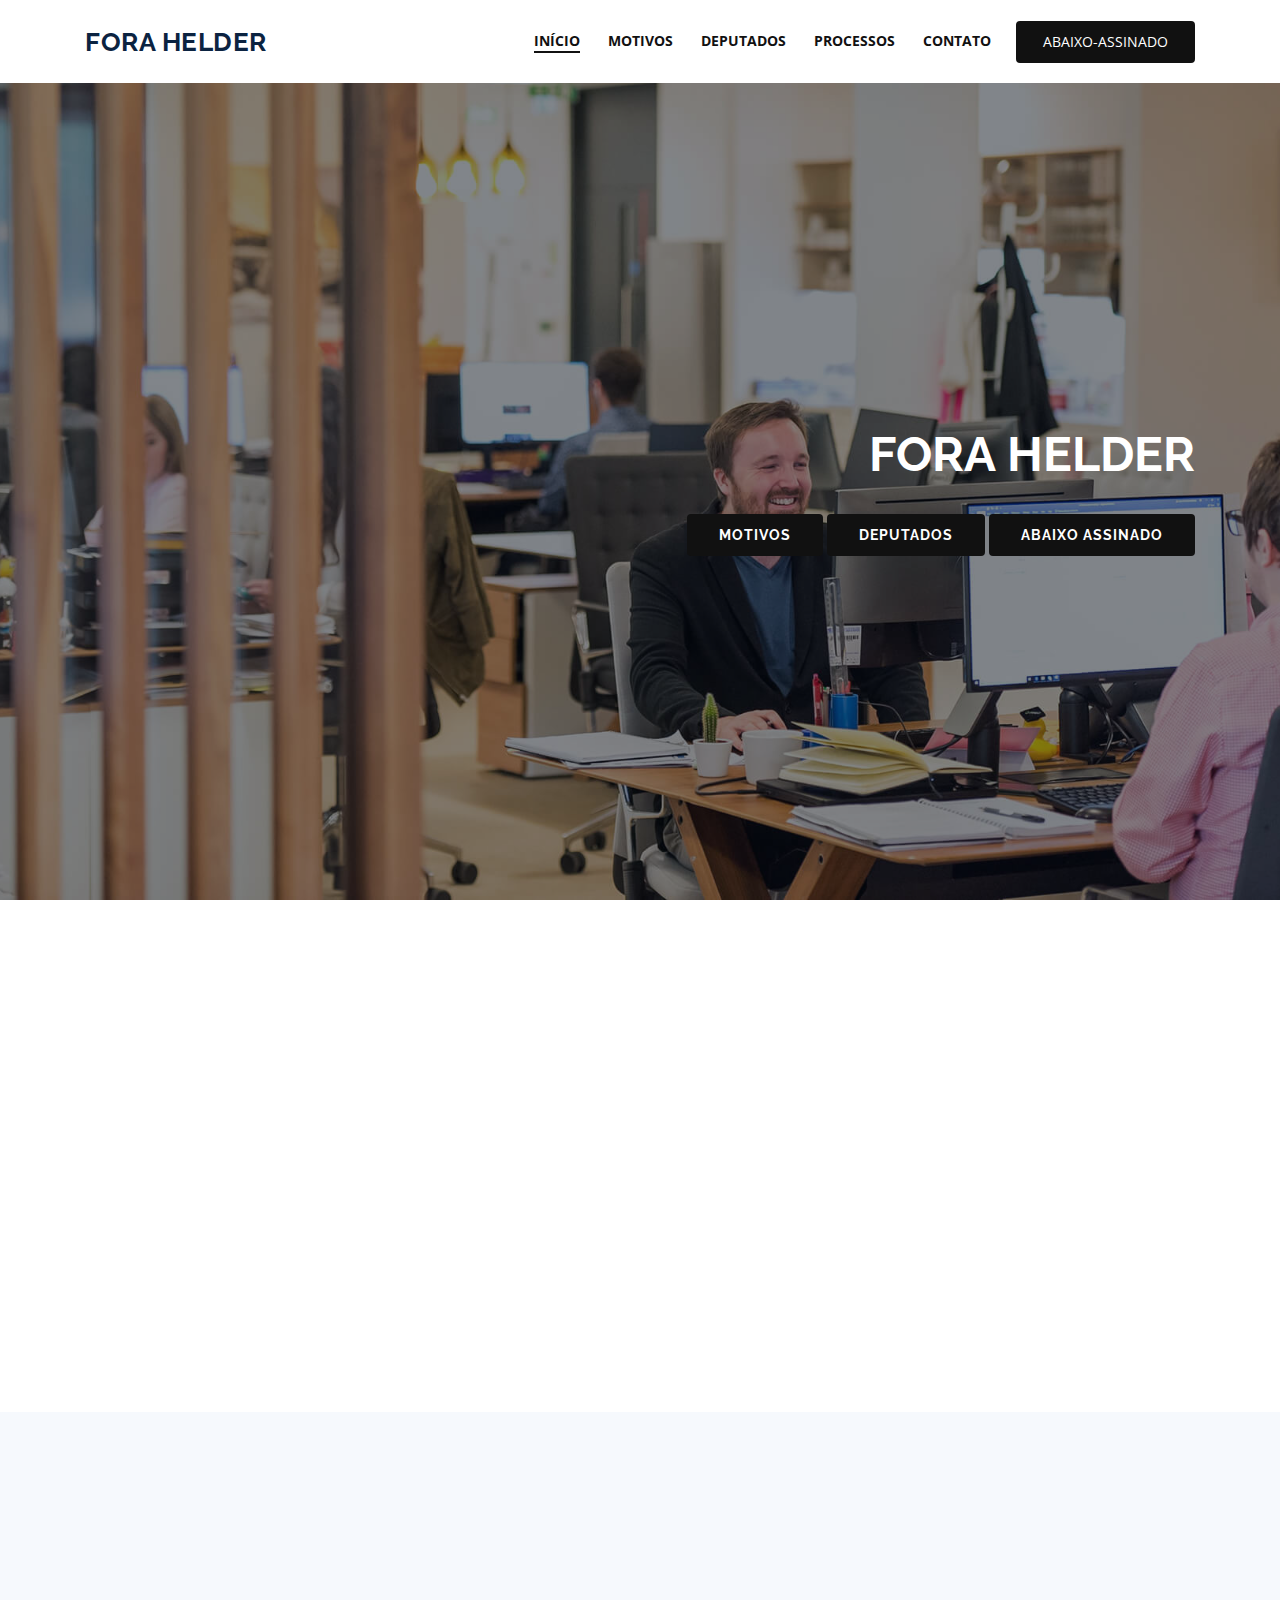
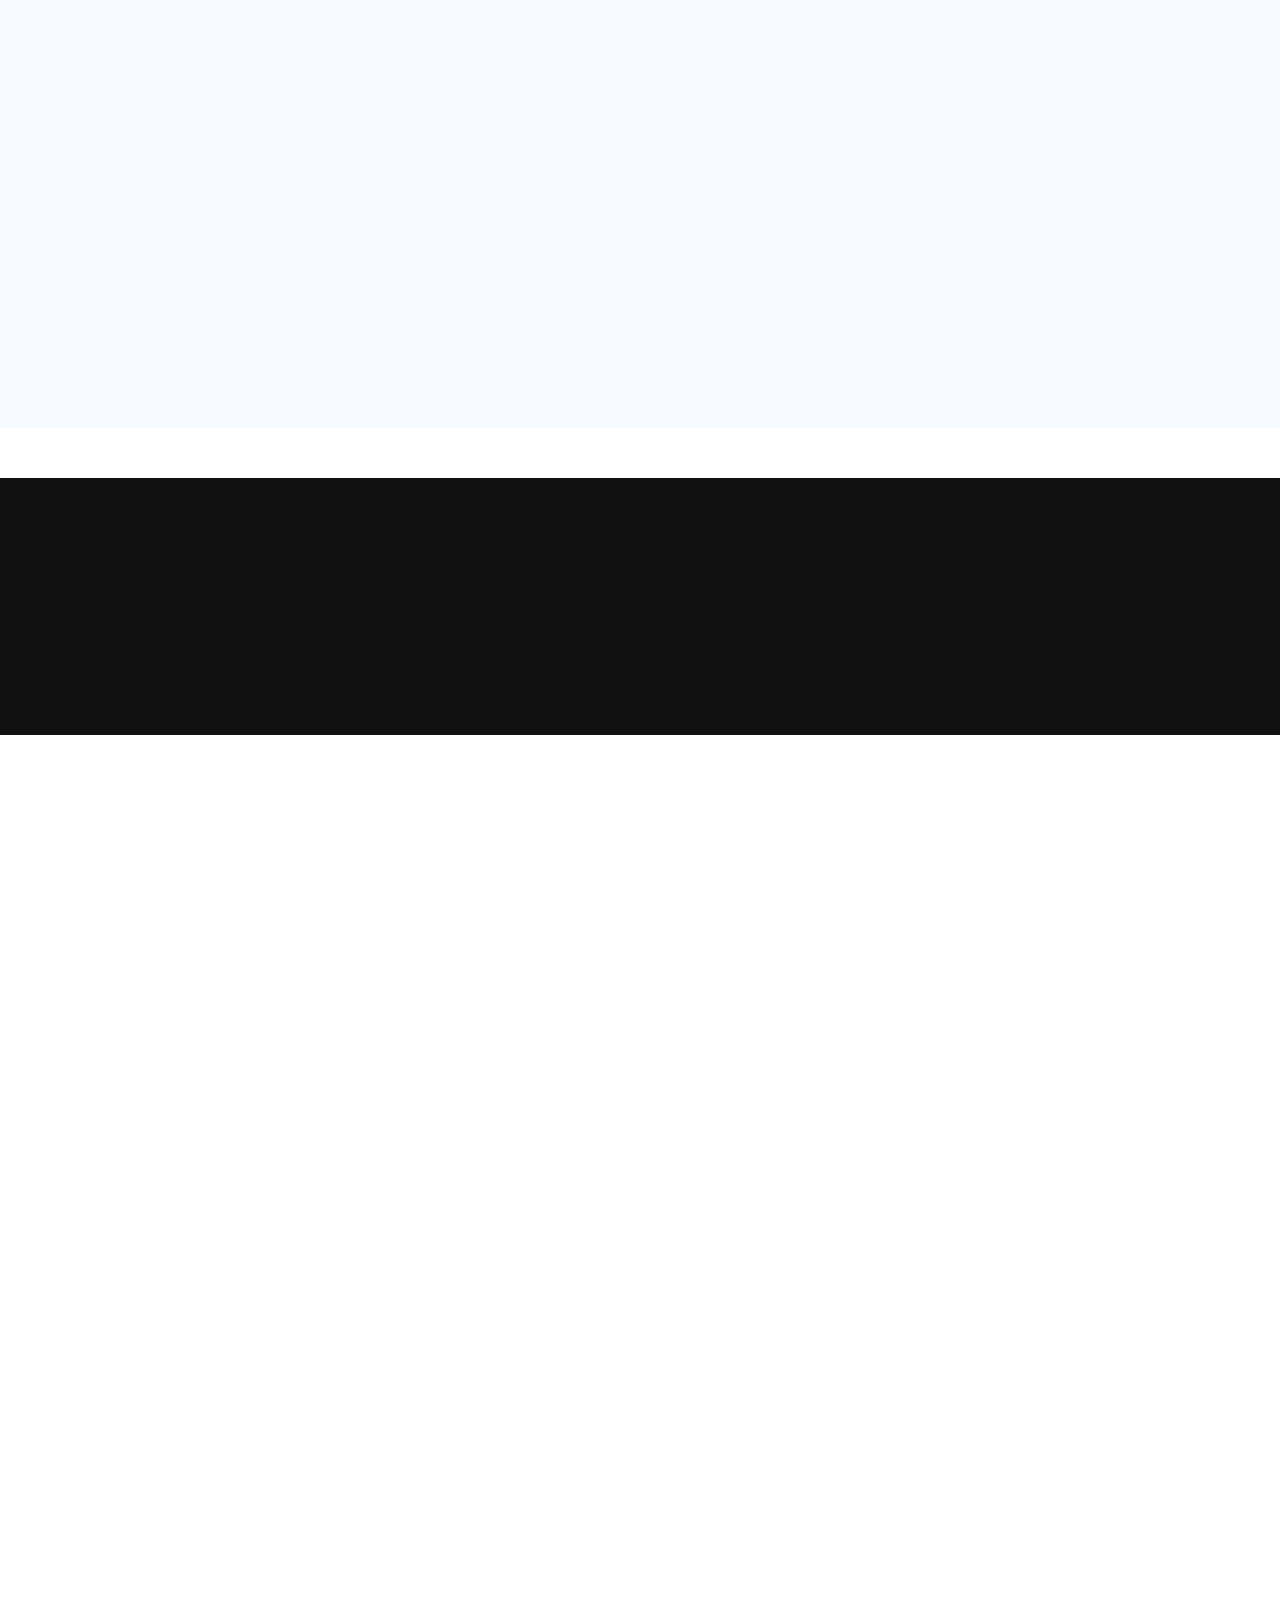
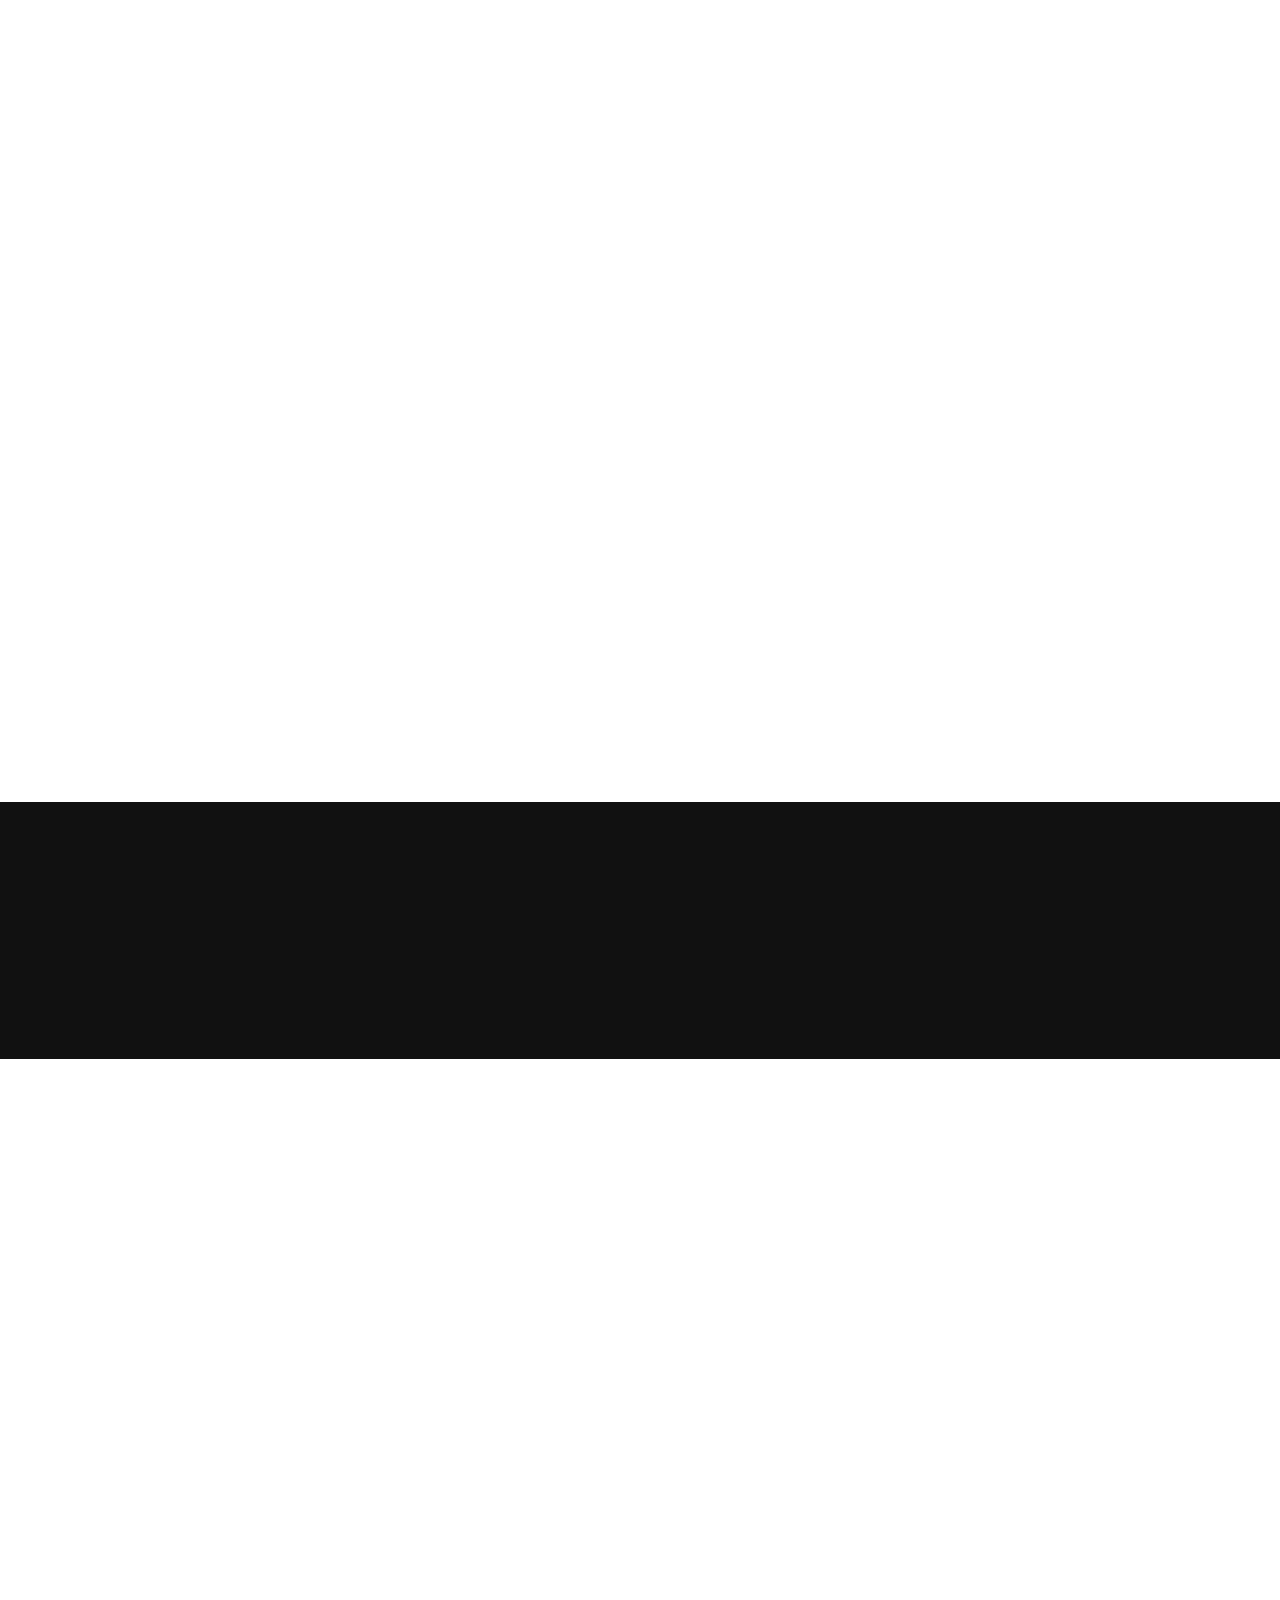
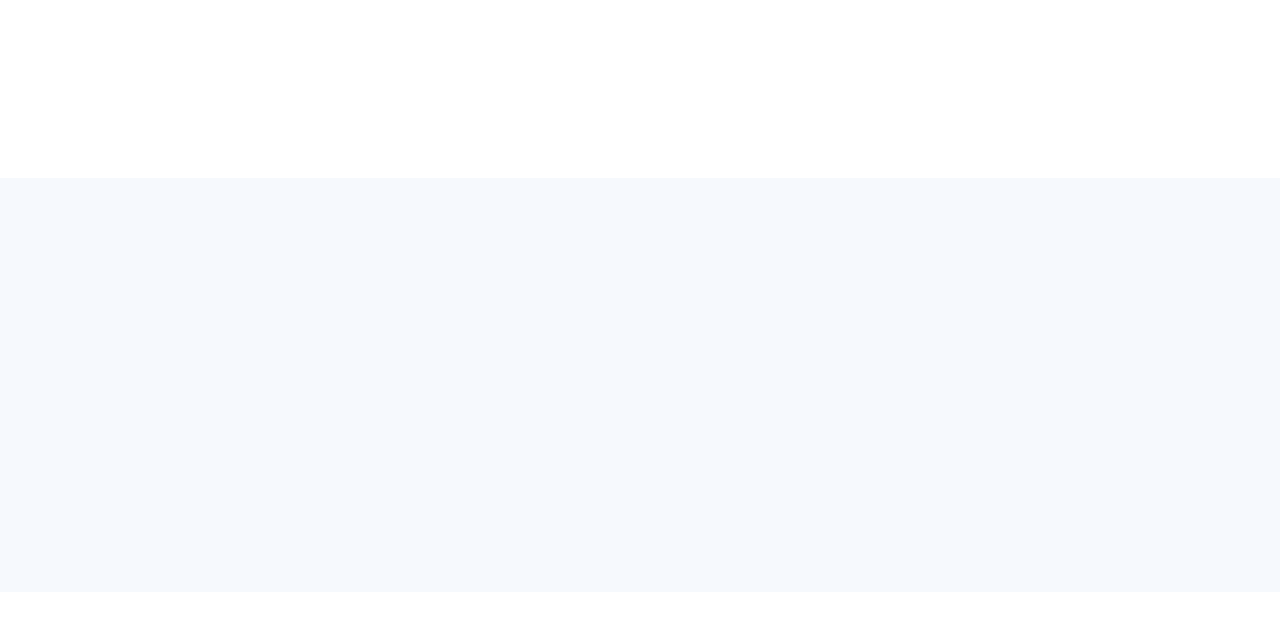
==== index.html @ c8b9fef2 "layout modelo" ====
<!DOCTYPE html>
<html lang="pt-br">
  <head>
    <meta charset="utf-8" />
    <meta content="width=device-width, initial-scale=1.0" name="viewport" />

    <title>FORA HELDER</title>
    <meta content="FORA HELDER" name="description" />
    <meta content="#forahelder, Helder Barbalho, Respiradores, Família Barbalho" name="keywords" />

    <!-- Favicons -->
    <link href="assets/img/favicon.png" rel="icon" />
    <link href="assets/img/apple-touch-icon.png" rel="apple-touch-icon" />

    <!-- Google Fonts -->
    <link
      href="https://fonts.googleapis.com/css?family=Open+Sans:300,300i,400,400i,600,600i,700,700i|Raleway:300,300i,400,400i,500,500i,600,600i,700,700i|Poppins:300,300i,400,400i,500,500i,600,600i,700,700i"
      rel="stylesheet"
    />

    <!-- Vendor CSS Files -->
    <link
      href="assets/vendor/bootstrap/css/bootstrap.min.css"
      rel="stylesheet"
    />
    <link href="assets/vendor/icofont/icofont.min.css" rel="stylesheet" />
    <link href="assets/vendor/boxicons/css/boxicons.min.css" rel="stylesheet" />
    <link href="assets/vendor/animate.css/animate.min.css" rel="stylesheet" />
    <link href="assets/vendor/remixicon/remixicon.css" rel="stylesheet" />
    <link href="assets/vendor/venobox/venobox.css" rel="stylesheet" />
    <link
      href="assets/vendor/owl.carousel/assets/owl.carousel.min.css"
      rel="stylesheet"
    />
    <link href="assets/vendor/aos/aos.css" rel="stylesheet" />

    <!-- Template Main CSS File -->
    <link href="assets/css/style.css" rel="stylesheet" />
  </head>

  <body>
    <!-- ======= Header ======= -->
    <header id="header" class="fixed-top">
      <div class="container d-flex align-items-center">
        <h1 class="logo mr-auto">
          <a href="index.html">FORA HELDER</a>
        </h1>
        <!-- Uncomment below if you prefer to use an image logo -->
        <!-- <a href="index.html" class="logo mr-auto"><img src="assets/img/logo.png" alt="" class="img-fluid"></a>-->

        <nav class="nav-menu d-none d-lg-block">
          <ul>
            <li class="active"><a href="index.html">INÍCIO</a></li>
            <li><a href="#about">MOTIVOS</a></li>
            <li><a href="#services">DEPUTADOS</a></li>
            <!-- <li><a href="#portfolio">Galeria</a></li> -->
            <li><a href="#faq">PROCESSOS</a></li>
            <!-- <li class="drop-down">
              <a href="">Drop Down</a>
              <ul>
                <li><a href="#">Drop Down 1</a></li>
                <li class="drop-down">
                  <a href="#">Deep Drop Down</a>
                  <ul>
                    <li><a href="#">Deep Drop Down 1</a></li>
                    <li><a href="#">Deep Drop Down 2</a></li>
                    <li><a href="#">Deep Drop Down 3</a></li>
                    <li><a href="#">Deep Drop Down 4</a></li>
                    <li><a href="#">Deep Drop Down 5</a></li>
                  </ul>
                </li>
                <li><a href="#">Drop Down 2</a></li>
                <li><a href="#">Drop Down 3</a></li>
                <li><a href="#">Drop Down 4</a></li>
              </ul>
            </li> -->
            <li><a href="#contact">CONTATO</a></li>
          </ul>
        </nav>
        <!-- .nav-menu -->

        <a href="abaixoassinado.html" class="get-started-btn">ABAIXO-ASSINADO</a>
      </div>
    </header>
    <!-- End Header -->

    <!-- ======= INICIO ======= -->
    <section id="hero">
      <div id="heroCarousel" class="carousel slide carousel-fade" data-ride="carousel">
        <!-- <ol class="carousel-indicators" id="hero-carousel-indicators"></ol> -->

        <div class="carousel-inner" role="listbox">
          <div class="carousel-item active" style="background-image: url(assets/img/slide/slide-1.jpg)">
            <div class="carousel-container">
              <div class="container" id="secao-inicio">
                <h2 class="animate__animated animate__fadeInDown">
                  <span>FORA HELDER</span>
                </h2>
                <p class="animate__animated animate__fadeInUp">

                </p>
                <a href="#about" class="btn-get-started animate__animated animate__fadeInUp scrollto">
                  Motivos
                </a>
                <a href="#services" class="btn-get-started animate__animated animate__fadeInUp scrollto">
                  Deputados
                </a>
                <a href="abaixoassinado.html" class="btn-get-started animate__animated animate__fadeInUp scrollto">
                  Abaixo Assinado
                </a>
              </div>
            </div>
          </div>

          <!-- <div
            class="carousel-item"
            style="background-image: url(assets/img/slide/slide-2.jpg)"
          >
            <div class="carousel-container">
              <div class="container">
                <h2 class="animate__animated animate__fadeInDown">
                Estudantil Paraense
                </h2>
                <p class="animate__animated animate__fadeInUp">
                  Ut velit est quam dolor ad a aliquid qui aliquid. Sequi ea ut
                  et est quaerat sequi nihil ut aliquam. Occaecati alias dolorem
                  mollitia ut. Similique ea voluptatem. Esse doloremque
                  accusamus repellendus deleniti vel.
                </p>
                <a
                  href="#about"
                  class="btn-get-started animate__animated animate__fadeInUp scrollto"
                  >Saiba Mais</a
                >
              </div>
            </div>
          </div>

          <div
            class="carousel-item"
            style="background-image: url(assets/img/slide/slide-3.jpg)"
          >
            <div class="carousel-container">
              <div class="container">
                <h2 class="animate__animated animate__fadeInDown">
                  
                </h2>
                <p class="animate__animated animate__fadeInUp">
                  Ut velit est quam dolor ad a aliquid qui aliquid. Sequi ea ut
                  et est quaerat sequi nihil ut aliquam. Occaecati alias dolorem
                  mollitia ut. Similique ea voluptatem. Esse doloremque
                  accusamus repellendus deleniti vel. Minus et tempore modi
                  architecto.
                </p>
                <a
                  href="#about"
                  class="btn-get-started animate__animated animate__fadeInUp scrollto"
                  >Saiba Mais</a
                >
              </div>
            </div>
          </div>
        </div>

        <a
          class="carousel-control-prev"
          href="#heroCarousel"
          role="button"
          data-slide="prev"
        >
          <span
            class="carousel-control-prev-icon icofont-simple-left"
            aria-hidden="true"
          ></span>
          <span class="sr-only">Previous</span>
        </a>

        <a
          class="carousel-control-next"
          href="#heroCarousel"
          role="button"
          data-slide="next"
        >
          <span
            class="carousel-control-next-icon icofont-simple-right"
            aria-hidden="true"
          ></span>
          <span class="sr-only">Next</span>
        </a> -->
      </div>
    </section>
    <!-- INICIO -->

    <main id="main">
      <!-- ======= SOBRE Section ======= -->
      <section id="about" class="about">
        <div class="container" data-aos="fade-up">
          <div class="section-title">
            <h2>Sobre</h2>
            <p>Motivos para o impeachment</p>
          </div>

          <div class="row content">
            <div class="col-lg-6">
              <p>
                Lorem ipsum dolor sit amet, consectetur adipiscing elit, sed do
                eiusmod tempor incididunt ut labore et dolore magna aliqua.
              </p>
              <ul>
                <li>
                  <i class="ri-check-double-line"></i> Ullamco laboris nisi ut
                  aliquip ex ea commodo consequat
                </li>
                <li>
                  <i class="ri-check-double-line"></i> Duis aute irure dolor in
                  reprehenderit in voluptate velit
                </li>
                <li>
                  <i class="ri-check-double-line"></i> Ullamco laboris nisi ut
                  aliquip ex ea commodo consequat
                </li>
              </ul>
            </div>
            <div class="col-lg-6 pt-4 pt-lg-0">
              <p>
                Ullamco laboris nisi ut aliquip ex ea commodo consequat. Duis
                aute irure dolor in reprehenderit in voluptate velit esse cillum
                dolore eu fugiat nulla pariatur. Excepteur sint occaecat
                cupidatat non proident, sunt in culpa qui officia deserunt
                mollit anim id est laborum Lorem ipsum dolor sit amet
                consectetur adipisicing elit. Quia hic sint voluptate maiores
                vel, quos, cupiditate doloremque temporibus nesciunt aliquid
                mollitia rem ut quibusdam maxime.
              </p>
              <!-- BNT SOBRE -->
              <!-- <a href="#" class="btn-learn-more">Learn More</a> -->
            </div>
          </div>
        </div>
      </section>
      <!-- End SOBRE Section -->
      
      <!-- INSTAGRAM -->
      <section id="instagram" class="about">
        <div class="container">
          <div class="row">
            <div  class="elfsight-app-16f11b78-956a-405d-a143-1b99ffb13769"></div>
          </div>
        </div>
      </section>
      <!-- INSTAGRAM -->

      <!-- ======= CONTADORES======= -->
      <!-- <section id="counts" class="counts">
        <div class="container" data-aos="fade-up">
          <div class="row no-gutters">
            <div class="col-lg-3 col-md-6 d-md-flex align-items-md-stretch">
              <div class="count-box">
                <i class="icofont-simple-smile"></i>
                <span data-toggle="counter-up">232</span>
                <p>
                  <strong>Happy Clients</strong> consequuntur quae qui deca rode
                </p>
                <a href="#">Find out more &raquo;</a>
              </div>
            </div>

            <div class="col-lg-3 col-md-6 d-md-flex align-items-md-stretch">
              <div class="count-box">
                <i class="icofont-document-folder"></i>
                <span data-toggle="counter-up">521</span>
                <p>
                  <strong>Projects</strong> adipisci atque cum quia aut numquam
                  delectus
                </p>
                <a href="#">Find out more &raquo;</a>
              </div>
            </div>

            <div class="col-lg-3 col-md-6 d-md-flex align-items-md-stretch">
              <div class="count-box">
                <i class="icofont-live-support"></i>
                <span data-toggle="counter-up">1,463</span>
                <p>
                  <strong>Hours Of Support</strong> aut commodi quaerat. Aliquam
                  ratione
                </p>
                <a href="#">Find out more &raquo;</a>
              </div>
            </div>

            <div class="col-lg-3 col-md-6 d-md-flex align-items-md-stretch">
              <div class="count-box">
                <i class="icofont-users-alt-5"></i>
                <span data-toggle="counter-up">15</span>
                <p>
                  <strong>Hard Workers</strong> rerum asperiores dolor molestiae
                  doloribu
                </p>
                <a href="#">Find out more &raquo;</a>
              </div>
            </div>
          </div>
        </div>
      </section> -->
      <!-- CONTADORES -->

      <!-- ======= PROCESSOS NA JUSTIÇA ======= -->
      <section id="why-us" class="why-us section-bg">
        <div class="container-fluid" data-aos="fade-up">
          <div class="row">
            <div class="col-lg-5 align-items-stretch video-box" style="background-image: url('assets/img/why-us.jpg')" 
            data-aos="zoom-in" data-aos-delay="100">
              <!-- <a
                href="https://youtu.be/jagXpRzD1Xg"
                class="venobox play-btn mb-4"
                data-vbtype="video"
                data-autoplay="true"
              ></a> -->
            </div>

            <div class="col-lg-7 d-flex flex-column justify-content-center align-items-stretch">
              <div class="content">
                <h3>
                  Principais crimes de acordo com <strong>denúcias e processos</strong>
                </h3>
                <p>
                  Lorem ipsum dolor sit amet, consectetur adipiscing elit, sed
                  do eiusmod tempor incididunt ut labore et dolore magna aliqua.
                  Duis aute irure dolor in reprehenderit
                </p>
              </div>

              <div class="accordion-list">
                <ul>
                  <li>
                    <a data-toggle="collapse" class="collapse" href="#accordion-list-1">
                      <span>01</span> Non consectetur a erat nam at lectus urna duis? 
                      <i class="bx bx-chevron-down icon-show"></i>
                      <i class="bx bx-chevron-up icon-close"></i>
                    </a>
                    <div id="accordion-list-1" class="collapse show" data-parent=".accordion-list">
                      <p>
                        Feugiat pretium nibh ipsum consequat. Tempus iaculis
                        urna id volutpat lacus laoreet non curabitur gravida.
                        Venenatis lectus magna fringilla urna porttitor rhoncus
                        dolor purus non.
                      </p>
                    </div>
                  </li>

                  <li>
                    <a
                      data-toggle="collapse"
                      href="#accordion-list-2"
                      class="collapsed"
                      ><span>02</span> Feugiat scelerisque varius morbi enim
                      nunc? <i class="bx bx-chevron-down icon-show"></i
                      ><i class="bx bx-chevron-up icon-close"></i
                    ></a>
                    <div
                      id="accordion-list-2"
                      class="collapse"
                      data-parent=".accordion-list"
                    >
                      <p>
                        Dolor sit amet consectetur adipiscing elit pellentesque
                        habitant morbi. Id interdum velit laoreet id donec
                        ultrices. Fringilla phasellus faucibus scelerisque
                        eleifend donec pretium. Est pellentesque elit
                        ullamcorper dignissim. Mauris ultrices eros in cursus
                        turpis massa tincidunt dui.
                      </p>
                    </div>
                  </li>

                  <li>
                    <a
                      data-toggle="collapse"
                      href="#accordion-list-3"
                      class="collapsed"
                      ><span>03</span> Dolor sit amet consectetur adipiscing
                      elit? <i class="bx bx-chevron-down icon-show"></i
                      ><i class="bx bx-chevron-up icon-close"></i
                    ></a>
                    <div
                      id="accordion-list-3"
                      class="collapse"
                      data-parent=".accordion-list"
                    >
                      <p>
                        Eleifend mi in nulla posuere sollicitudin aliquam
                        ultrices sagittis orci. Faucibus pulvinar elementum
                        integer enim. Sem nulla pharetra diam sit amet nisl
                        suscipit. Rutrum tellus pellentesque eu tincidunt.
                        Lectus urna duis convallis convallis tellus. Urna
                        molestie at elementum eu facilisis sed odio morbi quis
                      </p>
                    </div>
                  </li>
                </ul>
              </div>
            </div>
          </div>
        </div>
      </section>
      <!-- PROCESSOS NA JUSTIÇA -->

      <!-- ======= ABAIXO ASSINADO ======= -->
      <section id="cta" class="cta">
        <div class="container" data-aos="zoom-in">
          <div class="text-center">
            <h3>Abaixo-Assinado FORAHELDER</h3>
            <!-- <p>
              Duis aute irure dolor in reprehenderit in voluptate velit esse
              cillum dolore eu fugiat nulla pariatur. Excepteur sint occaecat
              cupidatat non proident, sunt in culpa qui officia deserunt mollit
              anim id est laborum.
            </p> -->
            <a  class="cta-btn" href="abaixoassinado.html">Assinar Agora</a>
          </div>
        </div>
      </section>
      <!-- ABAIXO ASSINADO -->

      <!-- ======= DEPUTADOS ======= -->
      <section id="services" class="services">
        <div class="container" data-aos="fade-up">
          <div class="section-title">
            <h2>DEPUTADOS</h2>
            <p>Posicionamento pelo impeachment</p>
          </div>
  
          <!-- DEPUTADOS CONTRA -->
          
          <div class="dep-contra-title">
            <p>Deputados Contra</p>
          </div>
          <div class="row">
            <div class="col-lg-4 col-md-6 d-flex align-items-stretch dep-section" data-aos="zoom-in" data-aos-delay="100">
              <div class="icon-box">
                <!-- <div class="icon"><i class="bx bxl-dribbble"></i></div> -->
              
                <div class="img-deputados">
                  <img class="img-fluid" src="assets/img/deputados/fabio-freitas.jpg" alt="">
                </div>
                
                <h4>Fabio Freitas</h4>

                <p>Pressione o deputado em todas  as suas redes sociais </p> 

                <div class="dep-social" >
                  <div class="social-item facebook">
                    <a target="__black" href="https://m.facebook.com/oficialfabiofreitas/">
                      <i class="icofont-facebook"></i>
                    </a>
                  </div>

                  <div class="social-item instagram">
                    <a target="__black" href="https://www.instagram.com/oficialfabiofreitas/">
                      <i class="icofont-instagram"></i>
                    </a>
                  </div>

                  <div class="social-item twitter">
                    <a target="__black" href="">
                      <i class="icofont-twitter"></i>
                    </a>
                  </div>

                  <div class="social-item youtube">
                    <a target="__black" href="https://www.youtube.com/channel/UCzCCktVY7kzOjr7k65eMIAw">
                      <i class="icofont-youtube"></i>
                    </a>
                  </div>
                  
                  <div class="social-item email">
                    <a href="mailto:dep.fabiofreitas@alepa.pa.gov.br">
                      <i class="icofont-email"></i>
                    </a>
                  </div>
                  
                  <!-- <a href=""><i class="icofont-linkedin"></i></a> -->
                </div>
              </div>
            </div>

            <div class="col-lg-4 col-md-6 d-flex align-items-stretch dep-section" data-aos="zoom-in" data-aos-delay="100">
              <div class="icon-box">
                <!-- <div class="icon"><i class="bx bxl-dribbble"></i></div> -->
              
                <div class="img-deputados">
                  <img class="img-fluid" src="assets/img/deputados/adriano-coelho.jpg" alt="">
                </div>
                
                <h4>Fabio Freitas</h4>

                <p>Pressione o deputado em todas  as suas redes sociais </p> 

                <div class="dep-social" >
                  <div class="social-item facebook">
                    <a target="__black" href="https://m.facebook.com/oficialfabiofreitas/">
                      <i class="icofont-facebook"></i>
                    </a>
                  </div>

                  <div class="social-item instagram">
                    <a target="__black" href="https://www.instagram.com/oficialfabiofreitas/">
                      <i class="icofont-instagram"></i>
                    </a>
                  </div>

                  <div class="social-item twitter">
                    <a target="__black" href="">
                      <i class="icofont-twitter"></i>
                    </a>
                  </div>

                  <div class="social-item youtube">
                    <a target="__black" href="https://www.youtube.com/channel/UCzCCktVY7kzOjr7k65eMIAw">
                      <i class="icofont-youtube"></i>
                    </a>
                  </div>
                  
                  <div class="social-item email">
                    <a href="mailto:dep.fabiofreitas@alepa.pa.gov.br">
                      <i class="icofont-email"></i>
                    </a>
                  </div>
                  
                  <!-- <a href=""><i class="icofont-linkedin"></i></a> -->
                </div>
              </div>
            </div>

            <div class="col-lg-4 col-md-6 d-flex align-items-stretch dep-section" data-aos="zoom-in" data-aos-delay="100">
              <div class="icon-box">
                <!-- <div class="icon"><i class="bx bxl-dribbble"></i></div> -->
              
                <div class="img-deputados">
                  <img class="img-fluid" src="assets/img/deputados/ana-cunha.jpg" alt="">
                </div>
                
                <h4>Fabio Freitas</h4>

                <p>Pressione o deputado em todas  as suas redes sociais </p> 

                <div class="dep-social" >
                  <div class="social-item facebook">
                    <a target="__black" href="https://m.facebook.com/oficialfabiofreitas/">
                      <i class="icofont-facebook"></i>
                    </a>
                  </div>

                  <div class="social-item instagram">
                    <a target="__black" href="https://www.instagram.com/oficialfabiofreitas/">
                      <i class="icofont-instagram"></i>
                    </a>
                  </div>

                  <div class="social-item twitter">
                    <a target="__black" href="">
                      <i class="icofont-twitter"></i>
                    </a>
                  </div>

                  <div class="social-item youtube">
                    <a target="__black" href="https://www.youtube.com/channel/UCzCCktVY7kzOjr7k65eMIAw">
                      <i class="icofont-youtube"></i>
                    </a>
                  </div>
                  
                  <div class="social-item email">
                    <a href="mailto:dep.fabiofreitas@alepa.pa.gov.br">
                      <i class="icofont-email"></i>
                    </a>
                  </div>
                  
                  <!-- <a href=""><i class="icofont-linkedin"></i></a> -->
                </div>
              </div>
            </div>

            <div class="btn-todos">
              <a href="deputadoscontra.html" class="btn-todos-button">VER TODOS</a>
            </div>

            <!-- <div
              class="col-lg-4 col-md-6 d-flex align-items-stretch mt-4"
              data-aos="zoom-in"
              data-aos-delay="300"
            >
              <div class="icon-box">
                <div class="icon"><i class="bx bx-arch"></i></div>
                <h4><a href="">Texto</a></h4>
                <p>
                  Modi nostrum vel laborum. Porro fugit error sit minus sapiente
                  sit aspernatur
                </p>
              </div>
            </div> -->
          </div>

          <!-- DEPUTADOS A FAVOR -->
          <div class="dep-title">
              <p>Deputados a Favor</p>
          </div>
          <div class="row">
              <div class="col-lg-4 col-md-6 d-flex align-items-stretch dep-section" data-aos="zoom-in" data-aos-delay="100">
                <div class="icon-box">
                  <!-- <div class="icon"><i class="bx bxl-dribbble"></i></div> -->
                
                  <div class="img-deputados">
                    <img class="img-fluid" src="assets/img/deputados/chicao.jpg" alt="">
                  </div>
                  
                  <h4>Fabio Freitas</h4>

                  <p>Pressione o deputado em todas  as suas redes sociais </p> 

                  <div class="dep-social" >
                    <div class="social-item facebook">
                      <a target="__black" href="https://m.facebook.com/oficialfabiofreitas/">
                        <i class="icofont-facebook"></i>
                      </a>
                    </div>

                    <div class="social-item instagram">
                      <a target="__black" href="https://www.instagram.com/oficialfabiofreitas/">
                        <i class="icofont-instagram"></i>
                      </a>
                    </div>

                    <div class="social-item twitter">
                      <a target="__black" href="">
                        <i class="icofont-twitter"></i>
                      </a>
                    </div>

                    <div class="social-item youtube">
                      <a target="__black" href="https://www.youtube.com/channel/UCzCCktVY7kzOjr7k65eMIAw">
                        <i class="icofont-youtube"></i>
                      </a>
                    </div>
                    
                    <div class="social-item email">
                      <a href="mailto:dep.fabiofreitas@alepa.pa.gov.br">
                        <i class="icofont-email"></i>
                      </a>
                    </div>
                    
                    <!-- <a href=""><i class="icofont-linkedin"></i></a> -->
                  </div>
                </div>
              </div>

              <div class="col-lg-4 col-md-6 d-flex align-items-stretch dep-section" data-aos="zoom-in" data-aos-delay="100">
                <div class="icon-box">
                  <!-- <div class="icon"><i class="bx bxl-dribbble"></i></div> -->
                
                  <div class="img-deputados">
                    <img class="img-fluid" src="assets/img/deputados/marinor-brito.jpg" alt="">
                  </div>
                  
                  <h4>Fabio Freitas</h4>

                  <p>Pressione o deputado em todas  as suas redes sociais </p> 

                  <div class="dep-social" >
                    <div class="social-item facebook">
                      <a target="__black" href="https://m.facebook.com/oficialfabiofreitas/">
                        <i class="icofont-facebook"></i>
                      </a>
                    </div>

                    <div class="social-item instagram">
                      <a target="__black" href="https://www.instagram.com/oficialfabiofreitas/">
                        <i class="icofont-instagram"></i>
                      </a>
                    </div>

                    <div class="social-item twitter">
                      <a target="__black" href="">
                        <i class="icofont-twitter"></i>
                      </a>
                    </div>

                    <div class="social-item youtube">
                      <a target="__black" href="https://www.youtube.com/channel/UCzCCktVY7kzOjr7k65eMIAw">
                        <i class="icofont-youtube"></i>
                      </a>
                    </div>
                    
                    <div class="social-item email">
                      <a href="mailto:dep.fabiofreitas@alepa.pa.gov.br">
                        <i class="icofont-email"></i>
                      </a>
                    </div>
                    
                    <!-- <a href=""><i class="icofont-linkedin"></i></a> -->
                  </div>
                </div>
              </div>

              <div class="col-lg-4 col-md-6 d-flex align-items-stretch dep-section" data-aos="zoom-in" data-aos-delay="100">
                <div class="icon-box">
                  <!-- <div class="icon"><i class="bx bxl-dribbble"></i></div> -->
                
                  <div class="img-deputados">
                    <img class="img-fluid" src="assets/img/deputados/victor-dias.jpg" alt="">
                  </div>
                  
                  <h4>Fabio Freitas</h4>

                  <p>Pressione o deputado em todas  as suas redes sociais </p> 

                  <div class="dep-social" >
                    <div class="social-item facebook">
                      <a target="__black" href="https://m.facebook.com/oficialfabiofreitas/">
                        <i class="icofont-facebook"></i>
                      </a>
                    </div>

                    <div class="social-item instagram">
                      <a target="__black" href="https://www.instagram.com/oficialfabiofreitas/">
                        <i class="icofont-instagram"></i>
                      </a>
                    </div>

                    <div class="social-item twitter">
                      <a target="__black" href="">
                        <i class="icofont-twitter"></i>
                      </a>
                    </div>

                    <div class="social-item youtube">
                      <a target="__black" href="https://www.youtube.com/channel/UCzCCktVY7kzOjr7k65eMIAw">
                        <i class="icofont-youtube"></i>
                      </a>
                    </div>
                    
                    <div class="social-item email">
                      <a href="mailto:dep.fabiofreitas@alepa.pa.gov.br">
                        <i class="icofont-email"></i>
                      </a>
                    </div>
                    
                    <!-- <a href=""><i class="icofont-linkedin"></i></a> -->
                  </div>
                </div>
              </div>

              <div class="btn-todos">
                <a href="deputadosafavor.html" class="btn-todos-button">VER TODOS</a>
              </div>

              <!-- <div
                class="col-lg-4 col-md-6 d-flex align-items-stretch mt-4"
                data-aos="zoom-in"
                data-aos-delay="300"
              >
                <div class="icon-box">
                  <div class="icon"><i class="bx bx-arch"></i></div>
                  <h4><a href="">Texto</a></h4>
                  <p>
                    Modi nostrum vel laborum. Porro fugit error sit minus sapiente
                    sit aspernatur
                  </p>
                </div>
              </div> -->
          </div>

        </div>
      </section>
      <!-- FIM DEPUTADOS -->

      <!-- ======= Testimonials Section ======= -->
      <!-- <section id="testimonials" class="testimonials section-bg">
        <div class="container" data-aos="fade-up">
          <div class="section-title">
            <h2>Testimonials</h2>
            <p>Testimonials</p>
          </div>

          <div class="owl-carousel testimonials-carousel">
            <div class="testimonial-wrap">
              <div class="testimonial-item">
                <img
                  src="assets/img/testimonials/testimonials-1.jpg"
                  class="testimonial-img"
                  alt=""
                />
                <h3>Saul Goodman</h3>
                <h4>Ceo &amp; Founder</h4>
                <p>
                  <i class="bx bxs-quote-alt-left quote-icon-left"></i>
                  Proin iaculis purus consequat sem cure digni ssim donec
                  porttitora entum suscipit rhoncus. Accusantium quam, ultricies
                  eget id, aliquam eget nibh et. Maecen aliquam, risus at
                  semper.
                  <i class="bx bxs-quote-alt-right quote-icon-right"></i>
                </p>
              </div>
            </div>

            <div class="testimonial-wrap">
              <div class="testimonial-item">
                <img
                  src="assets/img/testimonials/testimonials-2.jpg"
                  class="testimonial-img"
                  alt=""
                />
                <h3>Sara Wilsson</h3>
                <h4>Designer</h4>
                <p>
                  <i class="bx bxs-quote-alt-left quote-icon-left"></i>
                  Export tempor illum tamen malis malis eram quae irure esse
                  labore quem cillum quid cillum eram malis quorum velit fore
                  eram velit sunt aliqua noster fugiat irure amet legam anim
                  culpa.
                  <i class="bx bxs-quote-alt-right quote-icon-right"></i>
                </p>
              </div>
            </div>

            <div class="testimonial-wrap">
              <div class="testimonial-item">
                <img
                  src="assets/img/testimonials/testimonials-3.jpg"
                  class="testimonial-img"
                  alt=""
                />
                <h3>Jena Karlis</h3>
                <h4>Store Owner</h4>
                <p>
                  <i class="bx bxs-quote-alt-left quote-icon-left"></i>
                  Enim nisi quem export duis labore cillum quae magna enim sint
                  quorum nulla quem veniam duis minim tempor labore quem eram
                  duis noster aute amet eram fore quis sint minim.
                  <i class="bx bxs-quote-alt-right quote-icon-right"></i>
                </p>
              </div>
            </div>

            <div class="testimonial-wrap">
              <div class="testimonial-item">
                <img
                  src="assets/img/testimonials/testimonials-4.jpg"
                  class="testimonial-img"
                  alt=""
                />
                <h3>Matt Brandon</h3>
                <h4>Freelancer</h4>
                <p>
                  <i class="bx bxs-quote-alt-left quote-icon-left"></i>
                  Fugiat enim eram quae cillum dolore dolor amet nulla culpa
                  multos export minim fugiat minim velit minim dolor enim duis
                  veniam ipsum anim magna sunt elit fore quem dolore labore
                  illum veniam.
                  <i class="bx bxs-quote-alt-right quote-icon-right"></i>
                </p>
              </div>
            </div>

            <div class="testimonial-wrap">
              <div class="testimonial-item">
                <img
                  src="assets/img/testimonials/testimonials-5.jpg"
                  class="testimonial-img"
                  alt=""
                />
                <h3>John Larson</h3>
                <h4>Entrepreneur</h4>
                <p>
                  <i class="bx bxs-quote-alt-left quote-icon-left"></i>
                  Quis quorum aliqua sint quem legam fore sunt eram irure aliqua
                  veniam tempor noster veniam enim culpa labore duis sunt culpa
                  nulla illum cillum fugiat legam esse veniam culpa fore nisi
                  cillum quid.
                  <i class="bx bxs-quote-alt-right quote-icon-right"></i>
                </p>
              </div>
            </div>
          </div>
        </div>
      </section> -->
      <!-- End Testimonials Section -->

      <!-- ======= GALERIA Section ======= -->
      <!-- <section id="portfolio" class="portfolio">
        <div class="container" data-aos="fade-up">
          <div class="section-title">
            <h2>Galeria</h2>
            <p>Galeria</p>
          </div>
          <div class="row" data-aos="fade-up" data-aos-delay="100">
            <div class="col-lg-12 d-flex justify-content-center">
              <ul id="portfolio-flters">
                <li data-filter="*" class="filter-active">All</li>
                <li data-filter=".filter-app">App</li>
                <li data-filter=".filter-card">Card</li>
                <li data-filter=".filter-web">Web</li>
              </ul>
            </div>
          </div>

          <div
            class="row portfolio-container"
            data-aos="fade-up"
            data-aos-delay="200"
          >
            <div class="col-lg-4 col-md-6 portfolio-item filter-app">
              <img
                src="assets/img/galeria/img1.jpeg"
                class="img-fluid"
                alt=""
              />
              <div class="portfolio-info">
                <h4>App 1</h4>
                <p>App</p>
                <a
                  href="assets/img/portfolio/portfolio-1.jpg"
                  data-gall="portfolioGallery"
                  class="venobox preview-link"
                  title="App 1"
                  ><i class="bx bx-plus"></i
                ></a>
                <a href="#" class="details-link" title="More Details"
                  ><i class="bx bx-link"></i
                ></a>
              </div>
            </div>

            <div class="col-lg-4 col-md-6 portfolio-item filter-web">
              <img
                src="assets/img/portfolio/portfolio-2.jpg"
                class="img-fluid"
                alt=""
              />
              <div class="portfolio-info">
                <h4>Web 3</h4>
                <p>Web</p>
                <a
                  href="assets/img/portfolio/portfolio-2.jpg"
                  data-gall="portfolioGallery"
                  class="venobox preview-link"
                  title="Web 3"
                  ><i class="bx bx-plus"></i
                ></a>
                <a
                  href="portfolio-details.html"
                  class="details-link"
                  title="More Details"
                  ><i class="bx bx-link"></i
                ></a>
              </div>
            </div>

            <div class="col-lg-4 col-md-6 portfolio-item filter-app">
              <img
                src="assets/img/portfolio/portfolio-3.jpg"
                class="img-fluid"
                alt=""
              />
              <div class="portfolio-info">
                <h4>App 2</h4>
                <p>App</p>
                <a
                  href="assets/img/portfolio/portfolio-3.jpg"
                  data-gall="portfolioGallery"
                  class="venobox preview-link"
                  title="App 2"
                  ><i class="bx bx-plus"></i
                ></a>
                <a
                  href="portfolio-details.html"
                  class="details-link"
                  title="More Details"
                  ><i class="bx bx-link"></i
                ></a>
              </div>
            </div>

            <div class="col-lg-4 col-md-6 portfolio-item filter-card">
              <img
                src="assets/img/portfolio/portfolio-4.jpg"
                class="img-fluid"
                alt=""
              />
              <div class="portfolio-info">
                <h4>Card 2</h4>
                <p>Card</p>
                <a
                  href="assets/img/portfolio/portfolio-4.jpg"
                  data-gall="portfolioGallery"
                  class="venobox preview-link"
                  title="Card 2"
                  ><i class="bx bx-plus"></i
                ></a>
                <a
                  href="portfolio-details.html"
                  class="details-link"
                  title="More Details"
                  ><i class="bx bx-link"></i
                ></a>
              </div>
            </div>

            <div class="col-lg-4 col-md-6 portfolio-item filter-web">
              <img
                src="assets/img/portfolio/portfolio-5.jpg"
                class="img-fluid"
                alt=""
              />
              <div class="portfolio-info">
                <h4>Web 2</h4>
                <p>Web</p>
                <a
                  href="assets/img/portfolio/portfolio-5.jpg"
                  data-gall="portfolioGallery"
                  class="venobox preview-link"
                  title="Web 2"
                  ><i class="bx bx-plus"></i
                ></a>
                <a
                  href="portfolio-details.html"
                  class="details-link"
                  title="More Details"
                  ><i class="bx bx-link"></i
                ></a>
              </div>
            </div>

            <div class="col-lg-4 col-md-6 portfolio-item filter-app">
              <img
                src="assets/img/portfolio/portfolio-6.jpg"
                class="img-fluid"
                alt=""
              />
              <div class="portfolio-info">
                <h4>App 3</h4>
                <p>App</p>
                <a
                  href="assets/img/portfolio/portfolio-6.jpg"
                  data-gall="portfolioGallery"
                  class="venobox preview-link"
                  title="App 3"
                  ><i class="bx bx-plus"></i
                ></a>
                <a
                  href="portfolio-details.html"
                  class="details-link"
                  title="More Details"
                  ><i class="bx bx-link"></i
                ></a>
              </div>
            </div>

            <div class="col-lg-4 col-md-6 portfolio-item filter-card">
              <img
                src="assets/img/portfolio/portfolio-7.jpg"
                class="img-fluid"
                alt=""
              />
              <div class="portfolio-info">
                <h4>Card 1</h4>
                <p>Card</p>
                <a
                  href="assets/img/portfolio/portfolio-7.jpg"
                  data-gall="portfolioGallery"
                  class="venobox preview-link"
                  title="Card 1"
                  ><i class="bx bx-plus"></i
                ></a>
                <a
                  href="portfolio-details.html"
                  class="details-link"
                  title="More Details"
                  ><i class="bx bx-link"></i
                ></a>
              </div>
            </div>

            <div class="col-lg-4 col-md-6 portfolio-item filter-card">
              <img
                src="assets/img/portfolio/portfolio-8.jpg"
                class="img-fluid"
                alt=""
              />
              <div class="portfolio-info">
                <h4>Card 3</h4>
                <p>Card</p>
                <a
                  href="assets/img/portfolio/portfolio-8.jpg"
                  data-gall="portfolioGallery"
                  class="venobox preview-link"
                  title="Card 3"
                  ><i class="bx bx-plus"></i
                ></a>
                <a
                  href="portfolio-details.html"
                  class="details-link"
                  title="More Details"
                  ><i class="bx bx-link"></i
                ></a>
              </div>
            </div>

            <div class="col-lg-4 col-md-6 portfolio-item filter-web">
              <img
                src="assets/img/portfolio/portfolio-9.jpg"
                class="img-fluid"
                alt=""
              />
              <div class="portfolio-info">
                <h4>Web 3</h4>
                <p>Web</p>
                <a
                  href="assets/img/portfolio/portfolio-9.jpg"
                  data-gall="portfolioGallery"
                  class="venobox preview-link"
                  title="Web 3"
                  ><i class="bx bx-plus"></i
                ></a>
                <a
                  href="portfolio-details.html"
                  class="details-link"
                  title="More Details"
                  ><i class="bx bx-link"></i
                ></a>
              </div>
            </div>
          </div>
        </div>
      </section> -->
      <!-- End GALERIA Section -->

      <!-- ======= TIME Section ======= -->
      <!-- <section id="team" class="team section-bg">
        <div class="container" data-aos="fade-up">
          <div class="section-title">
            <h2>Time</h2>
            <p></p>
          </div>

          <div class="row">
            <div class="col-xl-3 col-lg-4 col-md-6">
              <div class="member" data-aos="zoom-in" data-aos-delay="100">
                <img src="" class="img-fluid" alt="" />
                <div class="member-info">
                  <div class="member-info-content">
                    <h4></h4>
                    <span></span>
                  </div>
                  <div class="social">
                    <a href=""><i class="icofont-instagram"></i></a>
                    <a href=""><i class="icofont-facebook"></i></a>
                    <a href=""><i class="icofont-twitter"></i></a>
                    <a href=""><i class="icofont-linkedin"></i></a>
                  </div>
                </div>
              </div>
            </div>

          </div>
        </div>
      </section> -->
      <!-- End TIME Section -->

      <!-- ======= Pricing Section ======= -->
      <!-- <section id="pricing" class="pricing">
        <div class="container" data-aos="fade-up">
          <div class="section-title">
            <h2>Pricing</h2>
            <p>Our Competing Prices</p>
          </div>

          <div class="row align-items-center">
            <div class="col-lg-4">
              <div class="box" data-aos="zoom-in" data-aos-delay="100">
                <h3>Free</h3>
                <h4>$0<span>per month</span></h4>
                <ul>
                  <li>
                    <i class="bx bx-check"></i> Quam adipiscing vitae proin
                  </li>
                  <li><i class="bx bx-check"></i> Nec feugiat nisl pretium</li>
                  <li>
                    <i class="bx bx-check"></i> Nulla at volutpat diam uteera
                  </li>
                  <li class="na">
                    <i class="bx bx-x"></i>
                    <span>Pharetra massa massa ultricies</span>
                  </li>
                  <li class="na">
                    <i class="bx bx-x"></i>
                    <span>Massa ultricies mi quis hendrerit</span>
                  </li>
                </ul>
                <a href="#" class="get-started-btn">Get Started</a>
              </div>
            </div>

            <div class="col-lg-4">
              <div class="box featured" data-aos="zoom-in" data-aos-delay="100">
                <h3>Business</h3>
                <h4>$29<span>per month</span></h4>
                <ul>
                  <li>
                    <i class="bx bx-check"></i> Quam adipiscing vitae proin
                  </li>
                  <li><i class="bx bx-check"></i> Nec feugiat nisl pretium</li>
                  <li>
                    <i class="bx bx-check"></i> Nulla at volutpat diam uteera
                  </li>
                  <li>
                    <i class="bx bx-check"></i> Pharetra massa massa ultricies
                  </li>
                  <li>
                    <i class="bx bx-check"></i> Massa ultricies mi quis
                    hendrerit
                  </li>
                </ul>
                <a href="#" class="get-started-btn">Get Started</a>
              </div>
            </div>

            <div class="col-lg-4">
              <div class="box" data-aos="zoom-in" data-aos-delay="100">
                <h3>Developer</h3>
                <h4>$49<span>per month</span></h4>
                <ul>
                  <li>
                    <i class="bx bx-check"></i> Quam adipiscing vitae proin
                  </li>
                  <li><i class="bx bx-check"></i> Nec feugiat nisl pretium</li>
                  <li>
                    <i class="bx bx-check"></i> Nulla at volutpat diam uteera
                  </li>
                  <li>
                    <i class="bx bx-check"></i> Pharetra massa massa ultricies
                  </li>
                  <li>
                    <i class="bx bx-check"></i> Massa ultricies mi quis
                    hendrerit
                  </li>
                </ul>
                <a href="#" class="get-started-btn">Get Started</a>
              </div>
            </div>
          </div>
        </div>
      </section> -->
      <!-- End Pricing Section -->

      <!-- ======= ABAIXO ASSINADO ======= -->
      <section id="cta" class="cta">
        <div class="container" data-aos="zoom-in">
          <div class="text-center">
            <h3>Abaixo-Assinado FORAHELDER</h3>
            <!-- <p>
              Duis aute irure dolor in reprehenderit in voluptate velit esse
              cillum dolore eu fugiat nulla pariatur. Excepteur sint occaecat
              cupidatat non proident, sunt in culpa qui officia deserunt mollit
              anim id est laborum.
            </p> -->
            <a class="cta-btn" href="abaixoassinado.html">Assinar Agora</a>
          </div>
        </div>
      </section>
      <!-- ABAIXO ASSINADO -->

      <!-- ======= PERGUNTAS FREQUENTES Section ======= -->
      <section id="faq" class="faq">
        <div class="container" data-aos="fade-up">
          <div class="section-title">
            <h2>Procesos</h2>
            <p>Principais Processos</p>
          </div>

          <div class="row faq-item d-flex align-items-stretch" data-aos="fade-up"
            data-aos-delay="100">
            <div class="col-lg-5">
              <h4>Non consectetur a erat nam at lectus urna duis?</h4>
            </div>
            <div class="col-lg-7">
              <p>
                Feugiat pretium nibh ipsum consequat. Tempus iaculis urna id
                volutpat lacus laoreet non curabitur gravida. Venenatis lectus
                magna fringilla urna porttitor rhoncus dolor purus non.
              </p>
            </div>
          </div>
   
          <div class="row faq-item d-flex align-items-stretch" data-aos="fade-up"
            data-aos-delay="100">
            <div class="col-lg-5">
              <h4>Non consectetur a erat nam at lectus urna duis?</h4>
            </div>
            <div class="col-lg-7">
              <p>
                Feugiat pretium nibh ipsum consequat. Tempus iaculis urna id
                volutpat lacus laoreet non curabitur gravida. Venenatis lectus
                magna fringilla urna porttitor rhoncus dolor purus non.
              </p>
            </div>
          </div>
          
          <div class="row faq-item d-flex align-items-stretch" data-aos="fade-up"
            data-aos-delay="100">
            <div class="col-lg-5">
              <h4>Non consectetur a erat nam at lectus urna duis?</h4>
            </div>
            <div class="col-lg-7">
              <p>
                Feugiat pretium nibh ipsum consequat. Tempus iaculis urna id
                volutpat lacus laoreet non curabitur gravida. Venenatis lectus
                magna fringilla urna porttitor rhoncus dolor purus non.
              </p>
            </div>
          </div>


          <!-- <div
            class="row faq-item d-flex align-items-stretch"
            data-aos="fade-up"
            data-aos-delay="500"
          >
            <div class="col-lg-5">
              <i class="bx bx-help-circle"></i>
              <h4>
                Tempus quam pellentesque nec nam aliquam sem et tortor
                consequat?
              </h4>
            </div>
            <div class="col-lg-7">
              <p>
                Molestie a iaculis at erat pellentesque adipiscing commodo.
                Dignissim suspendisse in est ante in. Nunc vel risus commodo
                viverra maecenas accumsan. Sit amet nisl suscipit adipiscing
                bibendum est. Purus gravida quis blandit turpis cursus in
              </p>
            </div>
          </div> -->

          <div class="btn-todos">
            <a href="https://www.jusbrasil.com.br/processos/nome/28859530/helder-zahluth-barbalho" target="__blanck" class="btn-todos-button">VER TODOS</a>
          </div>

        </div>
      </section>
      <!-- End PERGUNTAS FREQUENTES Section -->

      <!-- ======= CONTATO Section ======= -->
      <section id="contact" class="contact section-bg">
        <div class="container" data-aos="fade-up">
          <div class="section-title">
            <h2>Contato</h2>
            <p>Formas de Contato</p>
          </div>

          <div class="row">
            <div class="col-lg-12">
              <div class="row">
                <!-- ENDEREÇO -->
                <!-- <div class="col-md-12">
                  <div class="info-box">
                    <i class="bx bx-map"></i>
                    <h3>Our Address</h3>
                    <p>A108 Adam Street, New York, NY 535022</p>
                  </div>
                </div> -->
                <div class="col-md-6 col-lg-6">
                  <a href="mailto:forahelder@gmail.com">
                    <div class="info-box mt-4">
                      <i class="bx bx-envelope"></i>
                      <h3>E-mail</h3>
                      <p>forahelder@gmail.com</p>
                    </div>
                  </a>
                </div>
                <div class="col-md-6 col-lg-6">
                  <a target="__blanck" href="https://www.instagram.com/fora.helder/">
                    <div class="info-box mt-4">
                      <i class='bx bxl-instagram'></i>
                      <h3>Social</h3>
                      <p>@fora.helder</p>
                    </div>
                  </a>
                </div>
                <!-- <div class="col-md-12 col-lg-12" style="margin-top: 15px">
                  <div class="info-box">
                    <div class="social-links mt-3">
                      <a
                        target="_black"
                        href=""
                        class="instagram"
                        ><i class="bx bxl-instagram"></i
                      ></a>
                      <a
                        target="_black"
                        href=""
                        class="facebook"
                        ><i class="bx bxl-facebook"></i
                      ></a>
                      <a
                        target="_black"
                        href="https://www.youtube.com/channel/UCDfscKXacKBPouACKh8weFg?fbclid=IwAR2gGmIe-T2znMo9pCXrG9UvkhzobjGl2JpP34DBdSfC7uC6VQcrTAQm1lw"
                        class="google-plus"
                        ><i class="bx bxl-youtube"></i
                      ></a>
                      <a target="_black" href="#" class="twitter"
                      ><i class="bx bxl-twitter"></i
                    ></a>
                      <a target="_black" href="#" class="linkedin"
                        ><i class="bx bxl-linkedin"></i
                      ></a>
                    </div>
                  </div>
                </div> -->
              </div>
            </div>

            <!-- FORMULARIO -->
            <!-- <div class="col-lg-6">
              <form action="enviar.php" method="post" role="form" class="php-email-form" >

                <div class="form-row">

                  <div class="col form-group">
                    <input 
                      type="text"
                      name="nome"
                      class="form-control"
                      id="nome"
                      placeholder="Seu Nome (Opcional)"
                    />
                  </div>

                  <div class="col form-group">
                    <input
                      type="email"
                      class="form-control"
                      name="email"
                      id="email"
                      placeholder="Seu E-mail"
                      data-rule="email"
                      data-msg="Insira um email válido"
                    />
                    <div class="validate"></div>
                  </div>

                  <div class="col form-group">
                    <input 
                      type="text"
                      name="estado"
                      class="form-control"
                      id="estado"
                      placeholder="Seu Estado"
                      data-msg="Insira o seu Estado"
                      data-rule="minlen:4"
                    />
                    
                    <select class="form-control" name="estado" id="estado">
                      <option>Pará</option>
                      <option>São Paulo</option>
                      <option></option> <option></option> 
                      <option>Acre</option>
                      <option>Alagoas</option>
                      <option>Amapá</option>
                      <option>Amazonas</option>
                      <option>Bahia</option>
                      <option>Ceara</option>
                      <option>Distrito Federal</option>
                      <option>Espírito Santo</option>
                      <option>Goiás</option>
                      <option>Maranhão</option>
                      <option>Mato Grosso</option>
                      <option>Mato Grosso do Sul</option>
                      <option>Minas Gerais</option>
                      <option>Paraíba</option>
                      <option>Paraná</option>
                      <option>Pernambuco</option>
                      <option>Piauí</option>
                      <option>Rio de Janeiro</option>
                      <option>Rio Grande do Norte</option>
                      <option>Rio Grande do Sul</option>
                      <option>Rondônia</option>
                      <option>Roraima</option>
                      <option>Santa Catarina</option>
                      <option>Sergipe</option>
                      <option>Tocantins</option>
                    </select>

                  </div>

                </div>
                
                <div class="form-group">
                  <input
                    type="text"
                    class="form-control"
                    name="subject"
                    id="subject"
                    placeholder="Subject"
                    data-rule="minlen:4"
                    data-msg="Please enter at least 8 chars of subject"
                  />
                  <div class="validate"></div>
                </div>
                <div class="form-group">
                  <textarea
                    class="form-control"
                    name="message"
                    rows="5"
                    data-rule="required"
                    data-msg="Please write something for us"
                    placeholder="Message"
                  ></textarea>
                  <div class="validate"></div>
                </div>

                <div class="mb-3">
                  <div class="loading">Loading</div>
                  <div class="error-message"></div>
                  <div class="sent-message">
                    Your message has been sent. Thank you!
                  </div>
                </div>
                <div class="text-center">
                  <button type="submit">Enviar Abaixo-Assinado</button>
                </div>
              </form>
            </div> -->
          </div>
        </div>
      </section>
      <!-- End CONTATO Section -->
    </main>
    <!-- End #main -->

    <!-- ======= Footer ======= -->
    <!-- <footer id="footer">
      <div class="footer-top">
        <div class="container">
          <div class="row">
            <div class="col-lg-6 col-md-6">
              <div class="footer-info">
                <h3></h3>
                <p class="pb-3">
                  <em
                    >Qui repudiandae et eum dolores alias sed ea. Qui suscipit
                    veniam excepturi quod.</em
                  >
                </p>
                <p>
                  A108 Adam Street <br />
                  NY 535022, USA<br /><br />
                  <strong>Phone:</strong> +1 5589 55488 55<br />
                  <strong>Email:</strong> info@example.com<br />
                </p>
                <div class="social-links mt-3">
                  <a href="#" class="twitter"><i class="bx bxl-twitter"></i></a>
                  <a
                    target="_black"
                    href=""
                    class="facebook"
                    ><i class="bx bxl-facebook"></i
                  ></a>
                  <a
                    target="_black"
                    href=""
                    class="instagram"
                    ><i class="bx bxl-instagram"></i
                  ></a>
                  <a target="_black" href="#" class="google-plus"
                    ><i class="bx bxl-whatsapp"></i
                  ></a>
                  <a target="_black" href="#" class="linkedin"
                    ><i class="bx bxl-linkedin"></i
                  ></a>
                </div>
              </div>
            </div>
            
            <div class="col-lg-2 col-md-6 footer-links">
              <h4>Useful Links</h4>
              <ul>
                <li>
                  <i class="bx bx-chevron-right"></i> <a href="#">Home</a>
                </li>
                <li>
                  <i class="bx bx-chevron-right"></i> <a href="#">About us</a>
                </li>
                <li>
                  <i class="bx bx-chevron-right"></i> <a href="#">Services</a>
                </li>
                <li>
                  <i class="bx bx-chevron-right"></i>
                  <a href="#">Terms of service</a>
                </li>
                <li>
                  <i class="bx bx-chevron-right"></i>
                  <a href="#">Privacy policy</a>
                </li>
              </ul>
            </div>

            <div class="col-lg-2 col-md-6 footer-links">
              <h4>Our Services</h4>
              <ul>
                <li>
                  <i class="bx bx-chevron-right"></i> <a href="#">Web Design</a>
                </li>
                <li>
                  <i class="bx bx-chevron-right"></i>
                  <a href="#">Web Development</a>
                </li>
                <li>
                  <i class="bx bx-chevron-right"></i>
                  <a href="#">Product Management</a>
                </li>
                <li>
                  <i class="bx bx-chevron-right"></i> <a href="#">Marketing</a>
                </li>
                <li>
                  <i class="bx bx-chevron-right"></i>
                  <a href="#">Graphic Design</a>
                </li>
              </ul>
            </div>

            <div class="col-lg-6 col-md-6 footer-newsletter">
              <h4>Our Newsletter</h4>
              <p>
                Tamen quem nulla quae legam multos aute sint culpa legam noster
                magna
              </p>
              <form action="" method="post">
                <input type="email" name="email" /><input
                  type="submit"
                  value="Subscribe"
                />
              </form>
              <div class="footer-info">
                <img
                  style="width: 170px"
                  src="/site-institucional/assets/img/oncas.png"
                />
              </div>
            </div>
          </div>
        </div>
      </div>

      <div class="container">
        <div class="copyright">
          &copy; Copyright <strong><span></span></strong
          >. Todos os direitos reservados.
        </div>
        <div class="credits">
        </div>
      </div>
    </footer> -->
    <!-- End Footer -->

    <div id="preloader"></div>
    <a href="#" class="back-to-top"><i class="icofont-simple-up"></i></a>

    <!-- SCRIPTS -->
    <script src="assets/js/script.js"></script>

    <script src="https://apps.elfsight.com/p/platform.js" defer></script>

    <!-- Vendor JS Files -->
    <script src="assets/vendor/jquery/jquery.min.js"></script>
    <script src="assets/vendor/bootstrap/js/bootstrap.bundle.min.js"></script>
    <script src="assets/vendor/jquery.easing/jquery.easing.min.js"></script>
    <script src="assets/vendor/php-email-form/validate.js"></script>
    <script src="assets/vendor/waypoints/jquery.waypoints.min.js"></script>
    <script src="assets/vendor/counterup/counterup.min.js"></script>
    <script src="assets/vendor/venobox/venobox.min.js"></script>
    <script src="assets/vendor/owl.carousel/owl.carousel.min.js"></script>
    <script src="assets/vendor/isotope-layout/isotope.pkgd.min.js"></script>
    <script src="assets/vendor/aos/aos.js"></script>

    <!-- Template Main JS File -->
    <script src="assets/js/main.js"></script>
  </body>
</html>
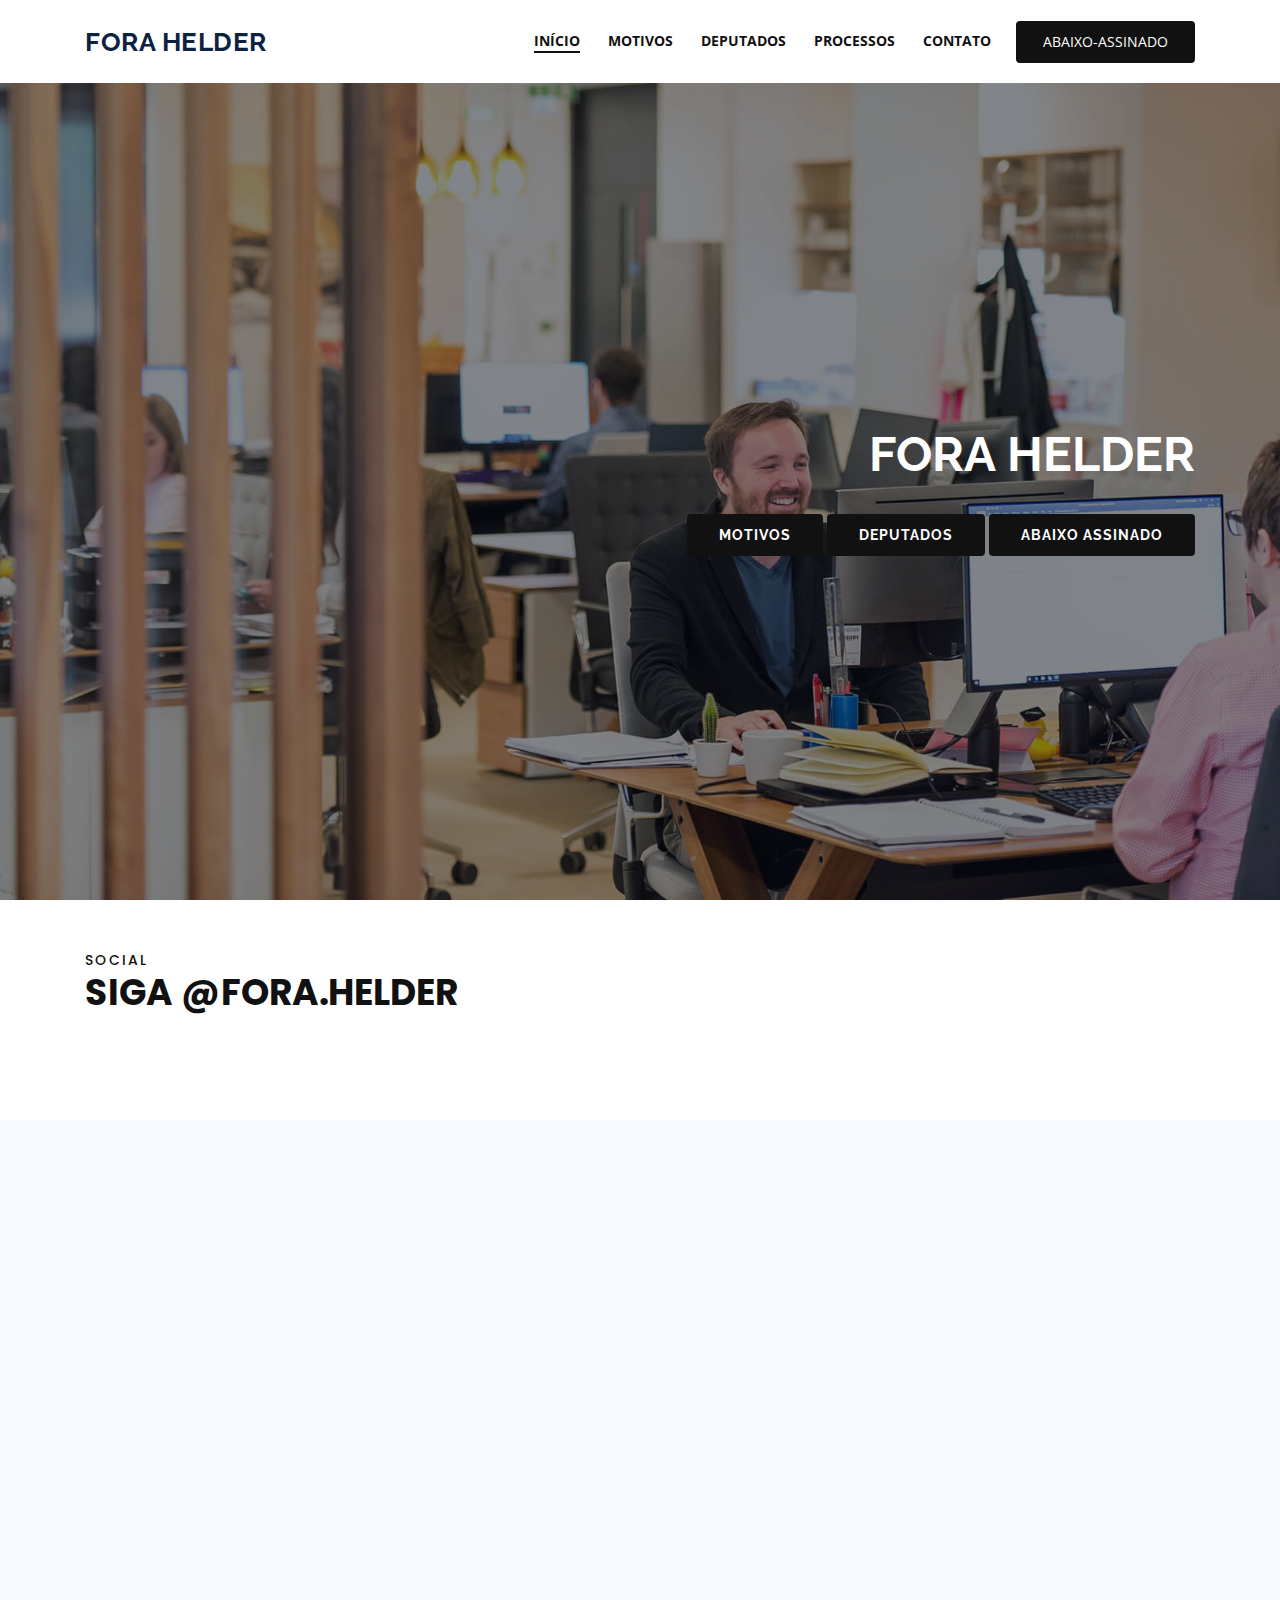
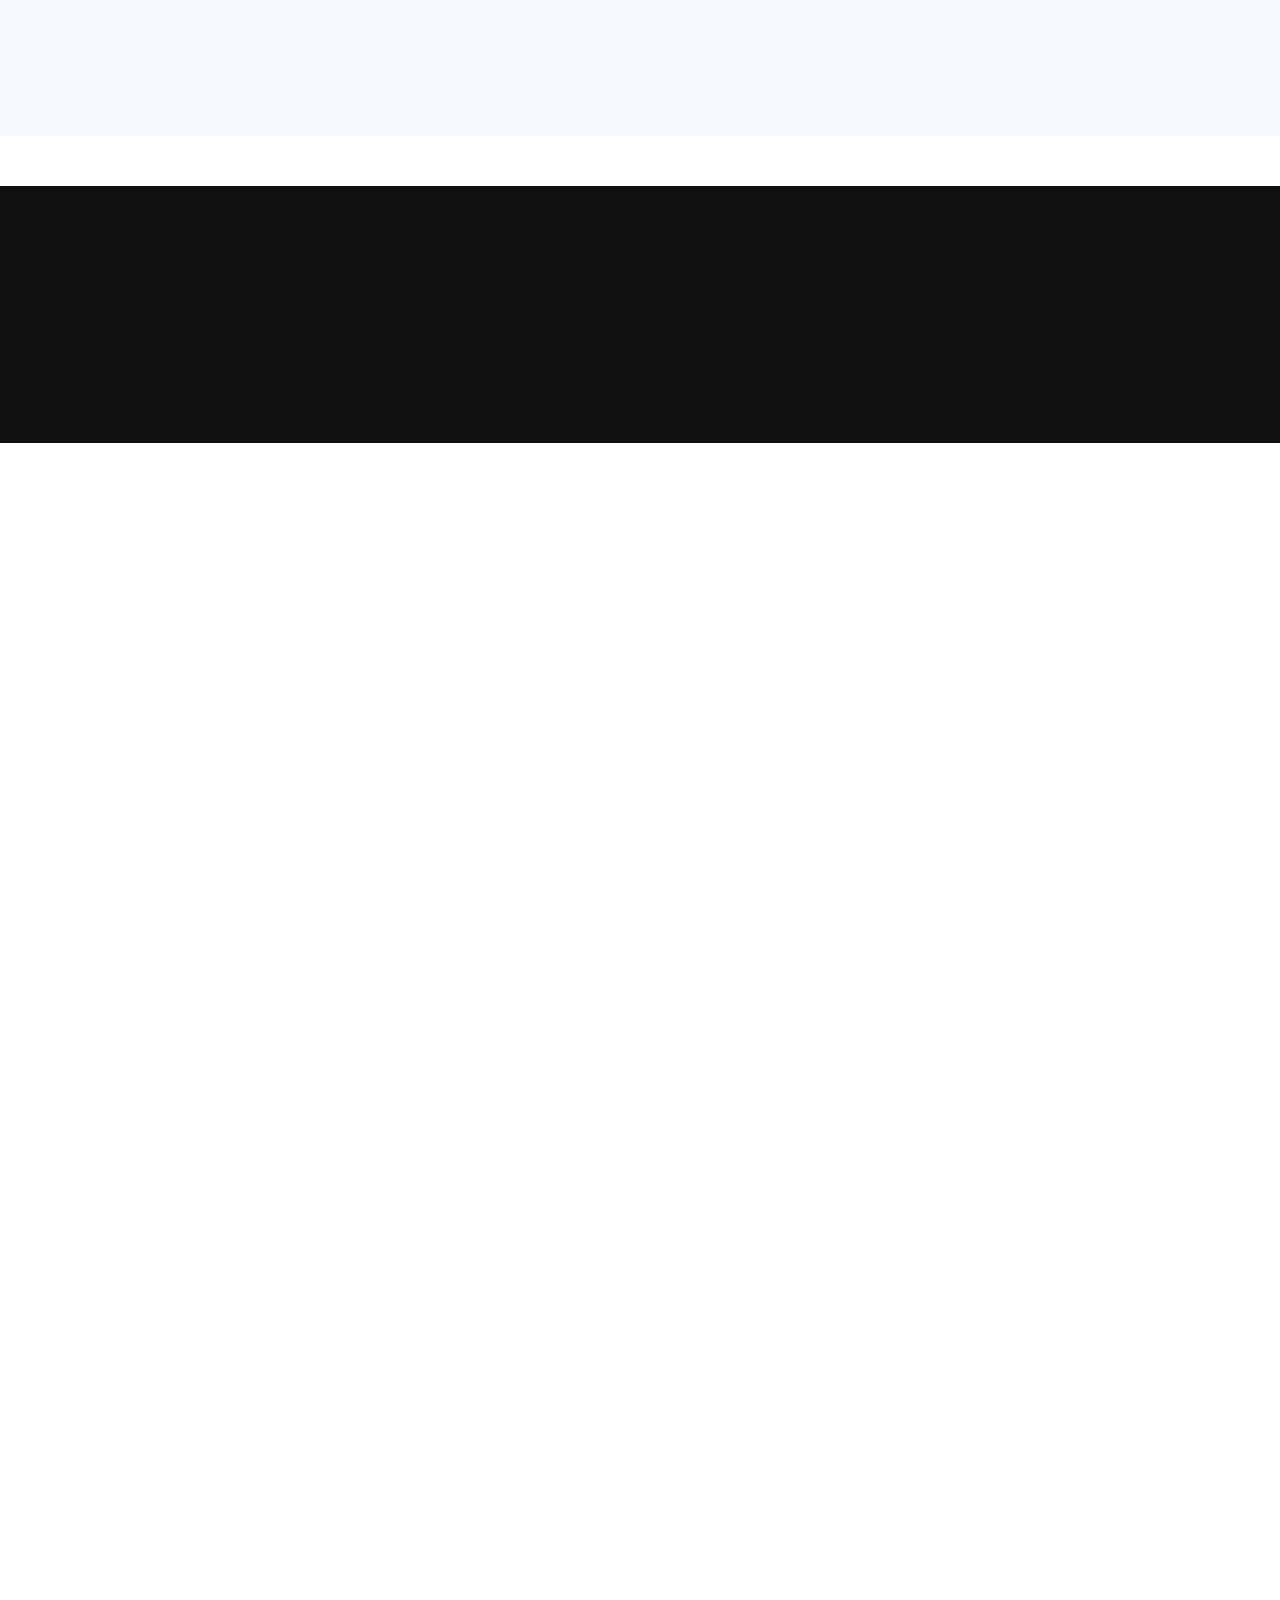
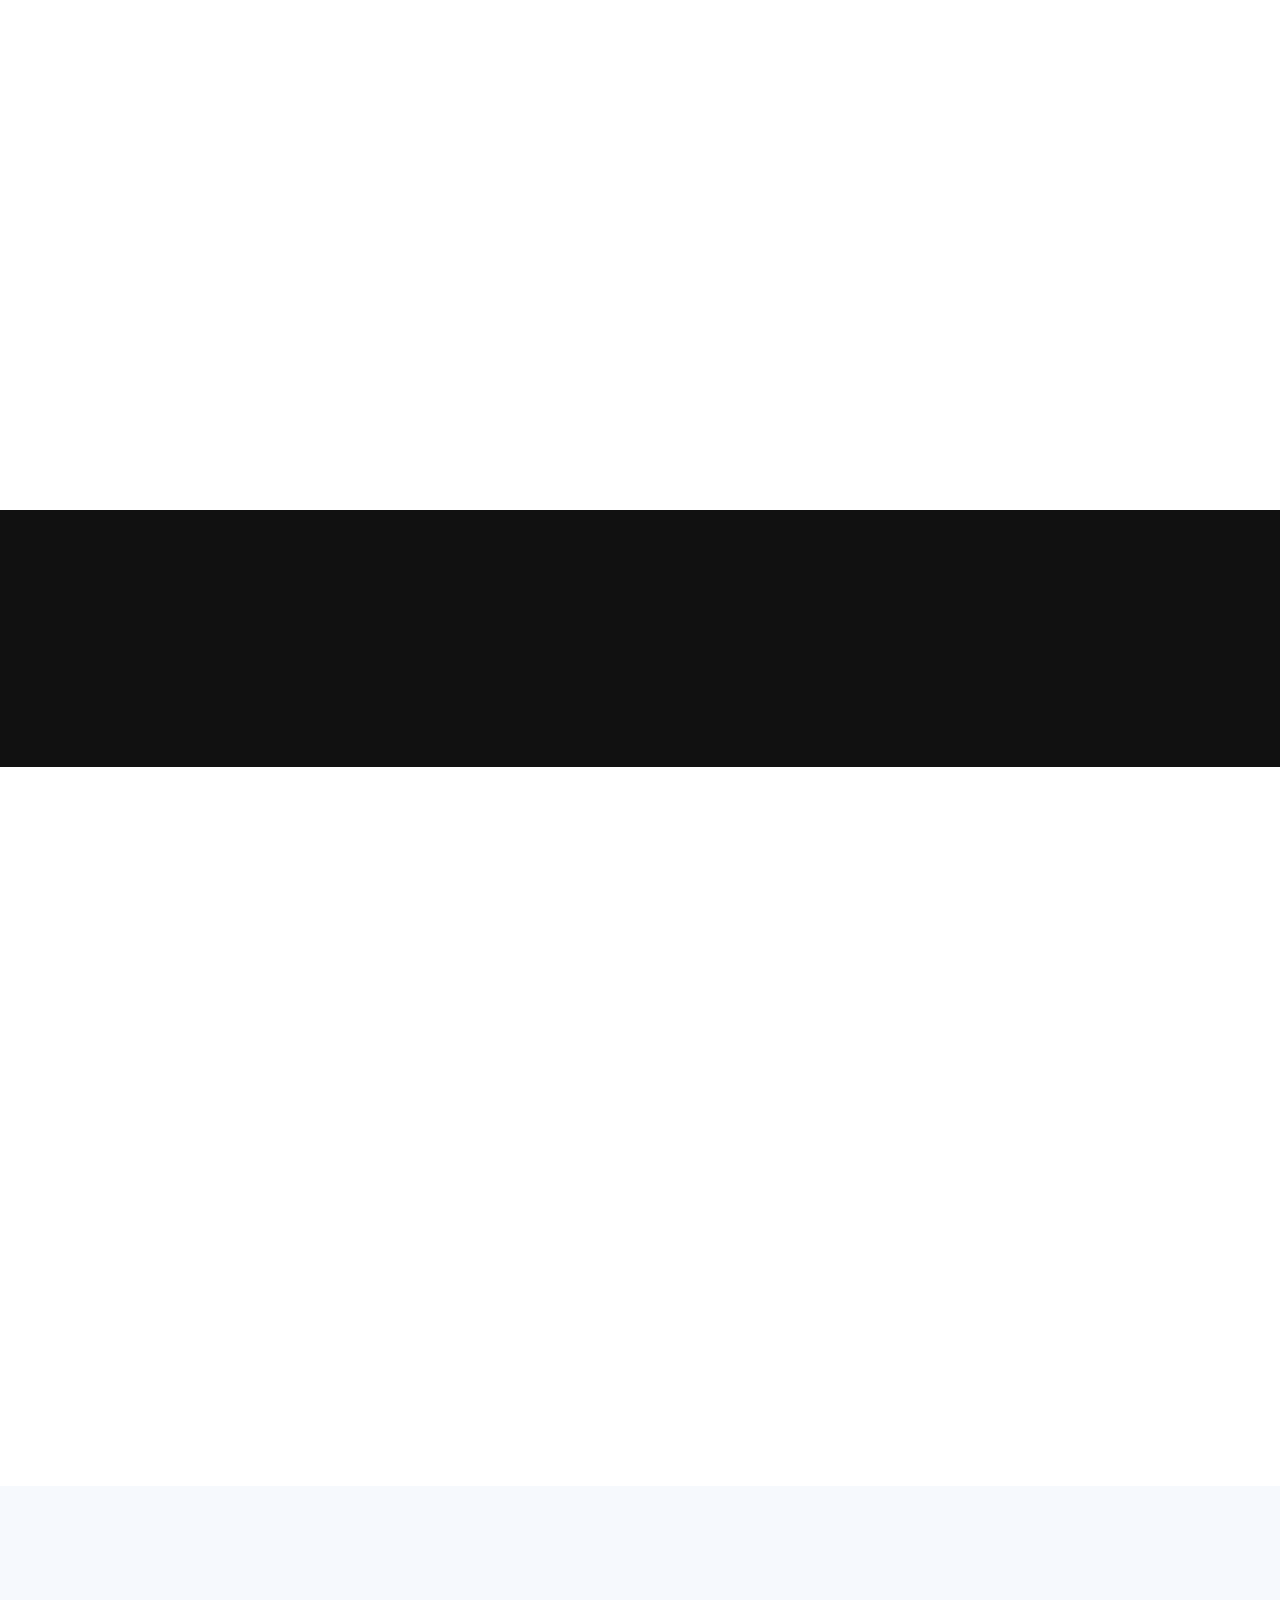
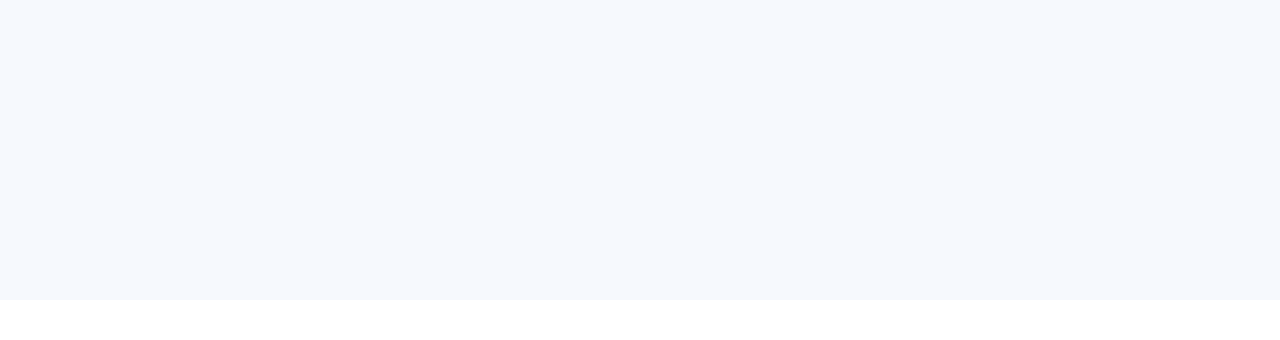
==== commit d59228b0: "layout e redes sociais basico" ====
--- a/index.html
+++ b/index.html
@@ -193,7 +193,7 @@
 
     <main id="main">
       <!-- ======= SOBRE Section ======= -->
-      <section id="about" class="about">
+      <!-- <section id="about" class="about">
         <div class="container" data-aos="fade-up">
           <div class="section-title">
             <h2>Sobre</h2>
@@ -232,17 +232,21 @@
                 vel, quos, cupiditate doloremque temporibus nesciunt aliquid
                 mollitia rem ut quibusdam maxime.
               </p>
-              <!-- BNT SOBRE -->
-              <!-- <a href="#" class="btn-learn-more">Learn More</a> -->
+              BNT SOBRE
+              <a href="#" class="btn-learn-more">Learn More</a>
             </div>
           </div>
         </div>
-      </section>
+      </section> -->
       <!-- End SOBRE Section -->
       
       <!-- INSTAGRAM -->
       <section id="instagram" class="about">
         <div class="container">
+          <div class="section-title">
+            <h2>Social</h2>
+            <p>Siga @fora.helder</p>
+          </div>
           <div class="row">
             <div  class="elfsight-app-16f11b78-956a-405d-a143-1b99ffb13769"></div>
           </div>
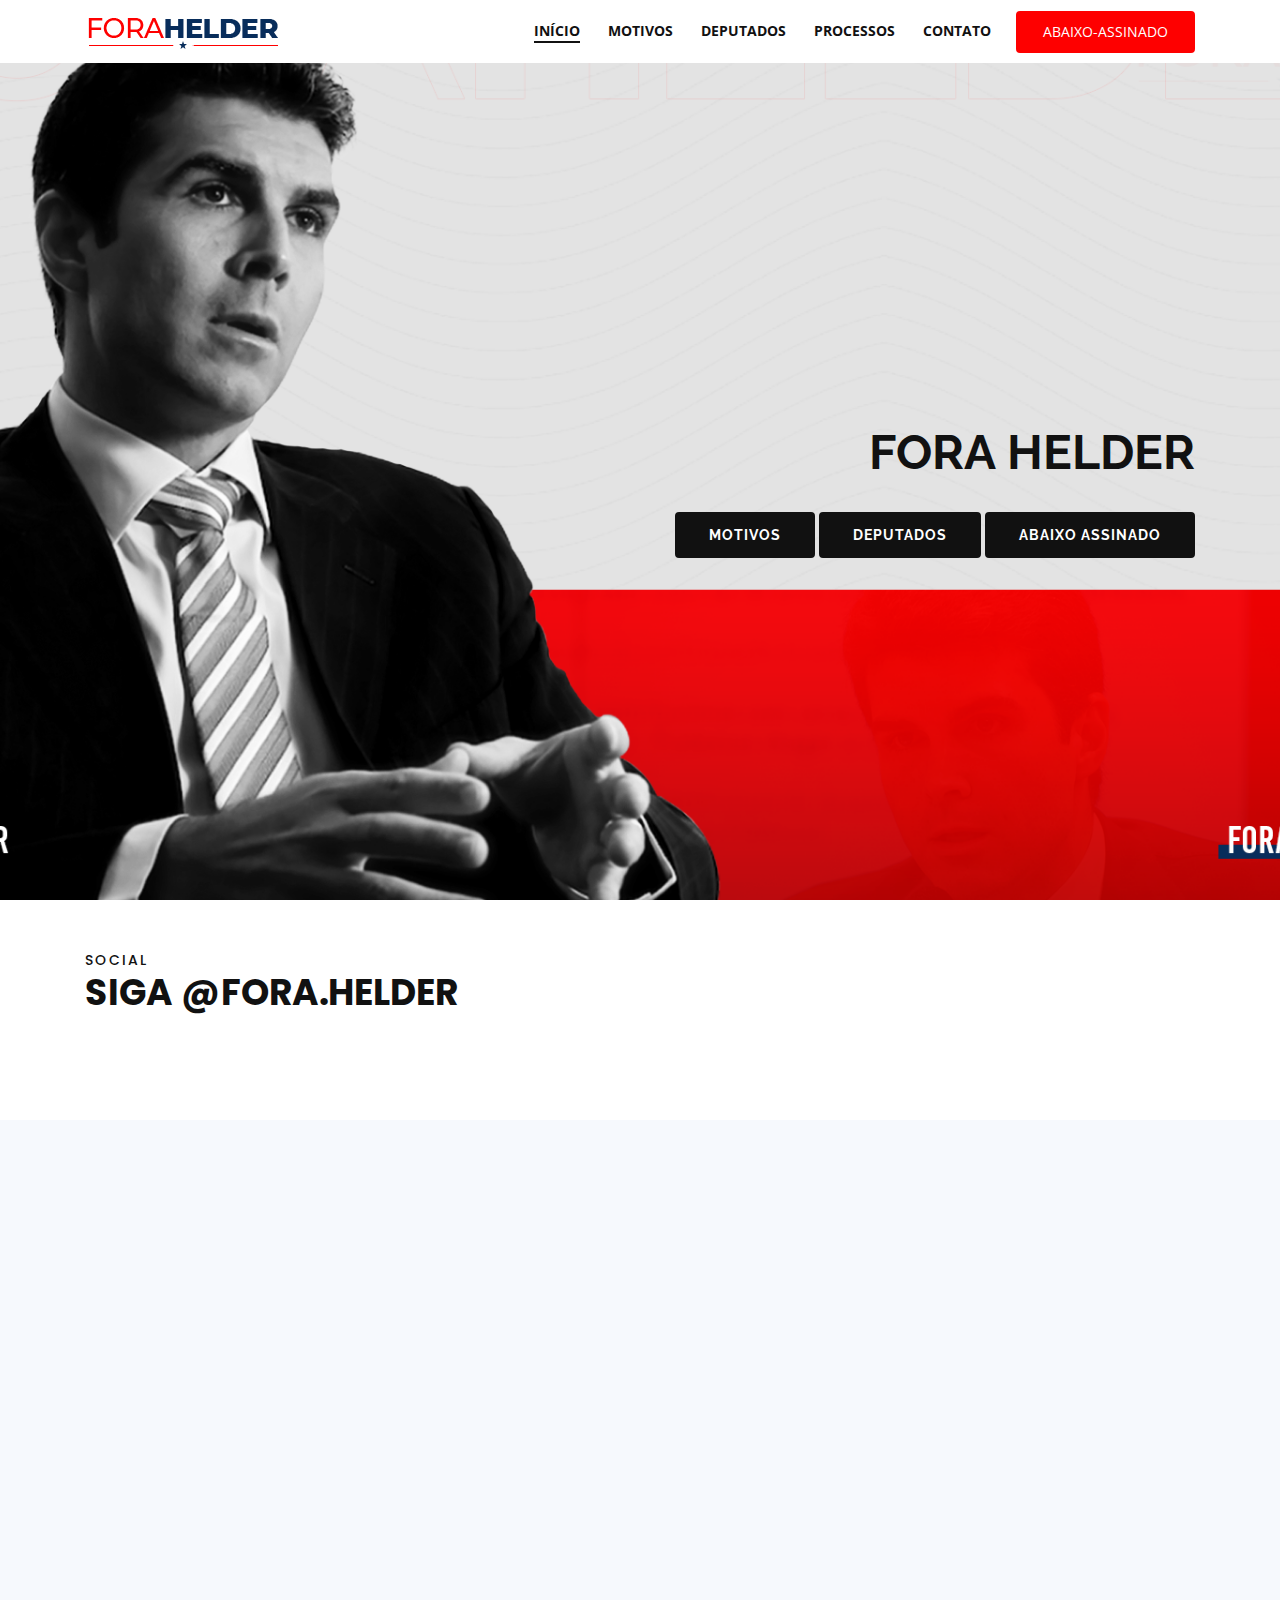
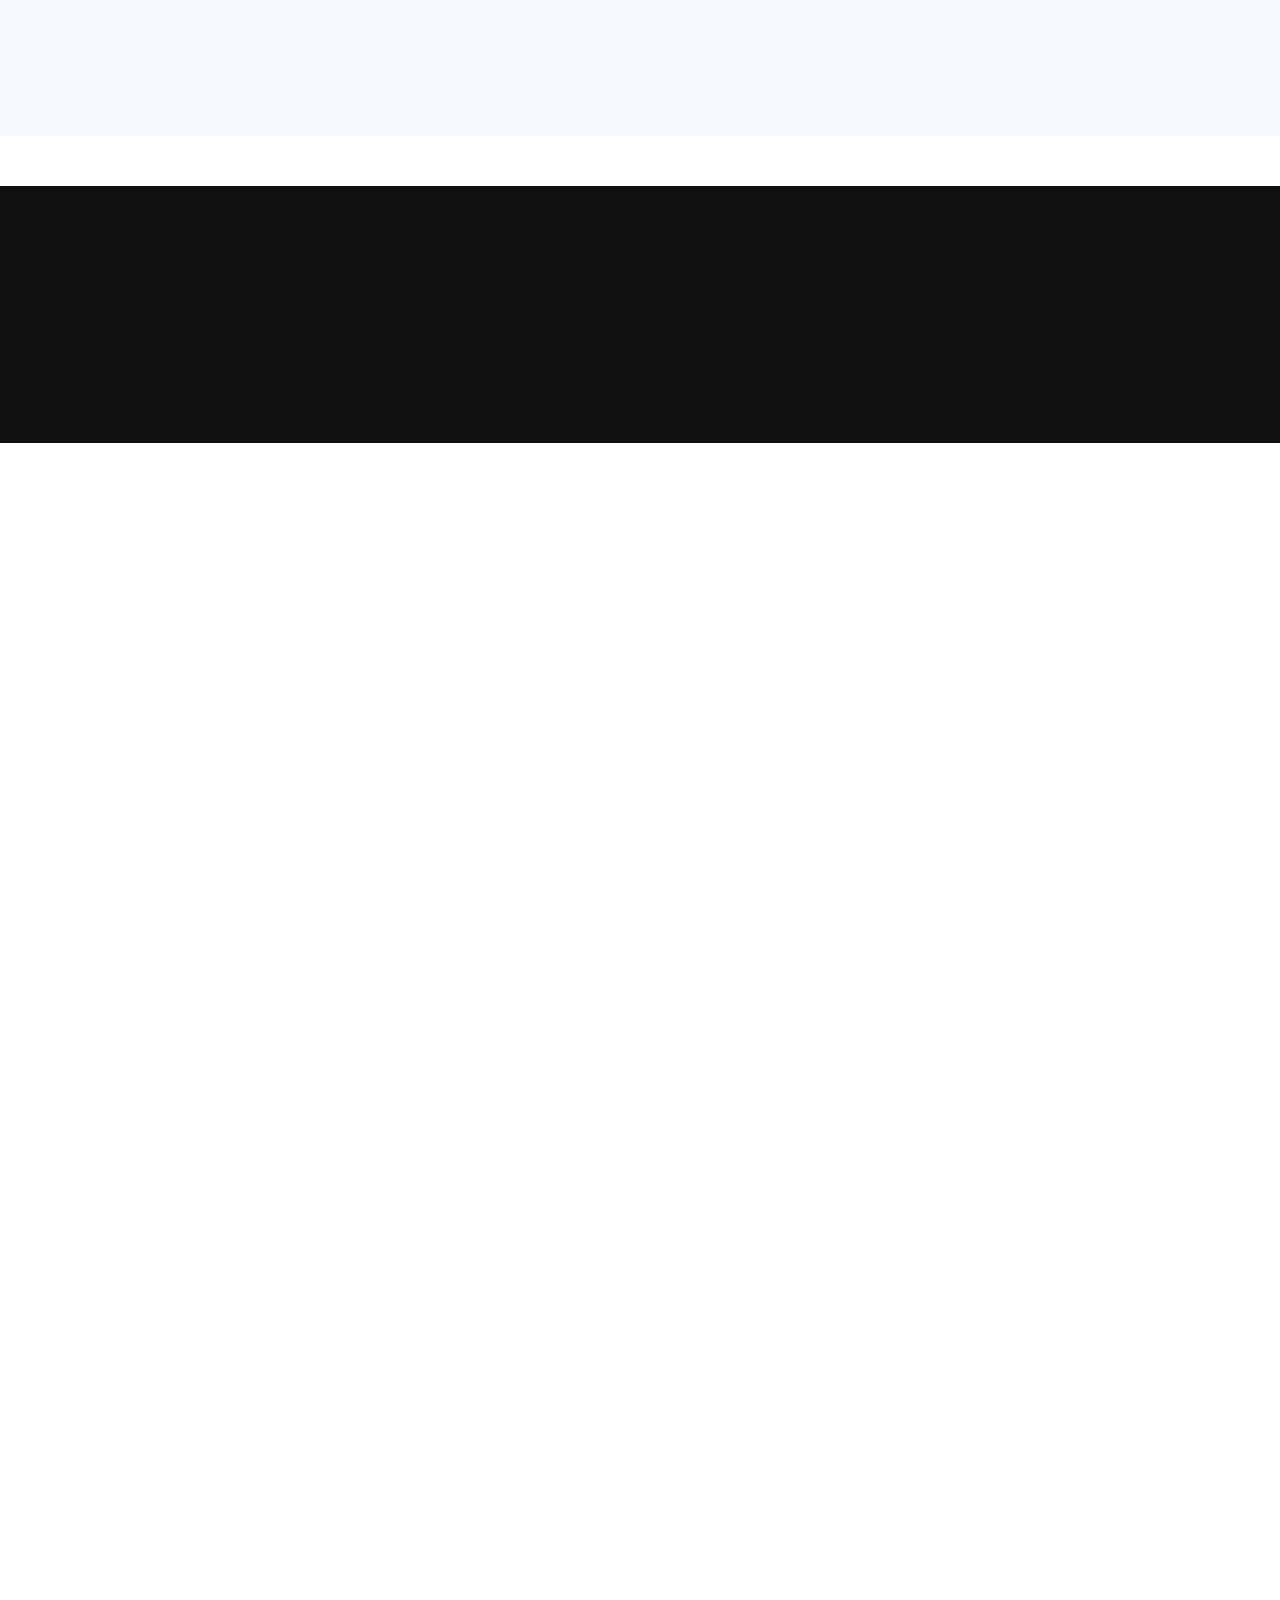
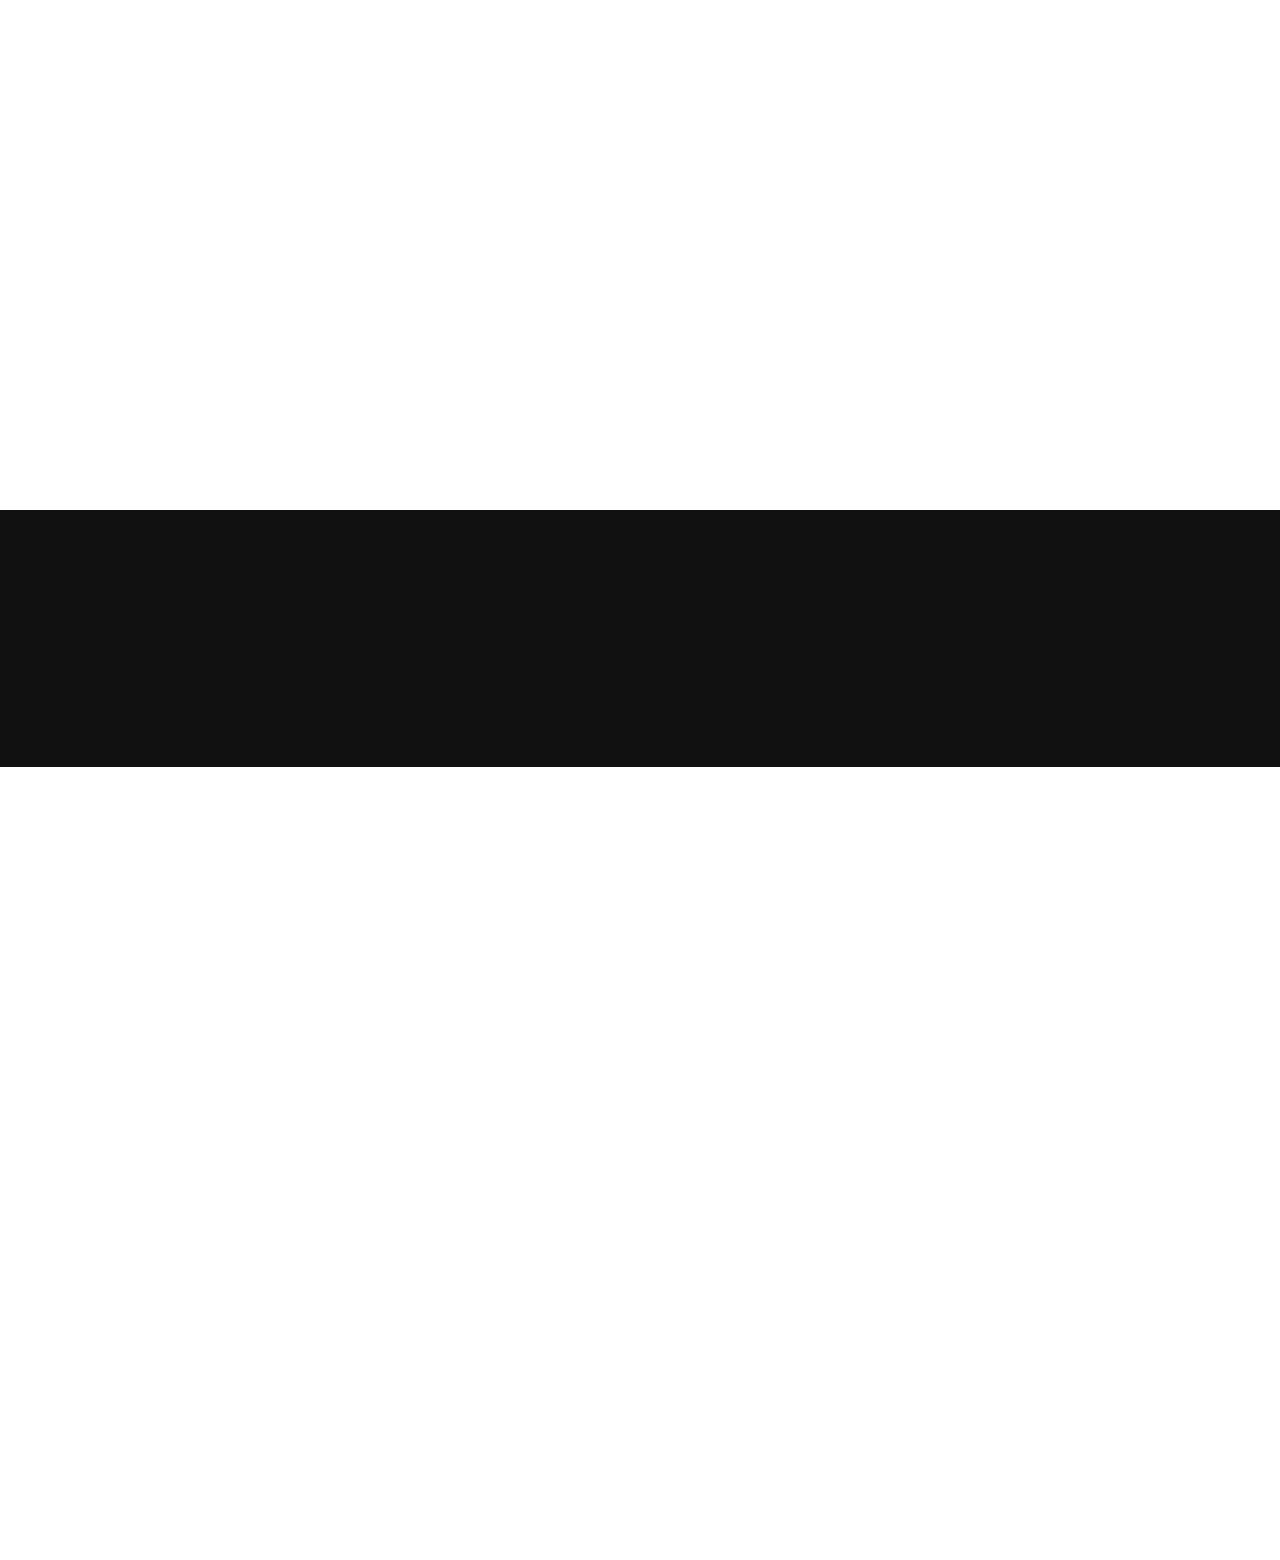
==== commit 89dadc62: "ajustes" ====
--- a/index.html
+++ b/index.html
@@ -42,11 +42,14 @@
     <!-- ======= Header ======= -->
     <header id="header" class="fixed-top">
       <div class="container d-flex align-items-center">
-        <h1 class="logo mr-auto">
+        <!-- <h1 class="logo mr-auto">
           <a href="index.html">FORA HELDER</a>
-        </h1>
+        </h1> -->
         <!-- Uncomment below if you prefer to use an image logo -->
-        <!-- <a href="index.html" class="logo mr-auto"><img src="assets/img/logo.png" alt="" class="img-fluid"></a>-->
+        <a href="index.html" class="logo mr-auto">
+          <img src="assets/img/Logo.png" alt="" class="img-fluid">
+
+        </a>
 
         <nav class="nav-menu d-none d-lg-block">
           <ul>
@@ -90,7 +93,7 @@
         <!-- <ol class="carousel-indicators" id="hero-carousel-indicators"></ol> -->
 
         <div class="carousel-inner" role="listbox">
-          <div class="carousel-item active" style="background-image: url(assets/img/slide/slide-1.jpg)">
+          <div class="carousel-item active" style="background-image: url(assets/img/bg.png)">
             <div class="carousel-container">
               <div class="container" id="secao-inicio">
                 <h2 class="animate__animated animate__fadeInDown">
@@ -1356,7 +1359,7 @@
       <!-- End PERGUNTAS FREQUENTES Section -->
 
       <!-- ======= CONTATO Section ======= -->
-      <section id="contact" class="contact section-bg">
+      <!-- <section id="contact" class="contact section-bg">
         <div class="container" data-aos="fade-up">
           <div class="section-title">
             <h2>Contato</h2>
@@ -1366,14 +1369,13 @@
           <div class="row">
             <div class="col-lg-12">
               <div class="row">
-                <!-- ENDEREÇO -->
-                <!-- <div class="col-md-12">
+                <div class="col-md-12">
                   <div class="info-box">
                     <i class="bx bx-map"></i>
                     <h3>Our Address</h3>
                     <p>A108 Adam Street, New York, NY 535022</p>
                   </div>
-                </div> -->
+                </div>
                 <div class="col-md-6 col-lg-6">
                   <a href="mailto:forahelder@gmail.com">
                     <div class="info-box mt-4">
@@ -1392,7 +1394,7 @@
                     </div>
                   </a>
                 </div>
-                <!-- <div class="col-md-12 col-lg-12" style="margin-top: 15px">
+                <div class="col-md-12 col-lg-12" style="margin-top: 15px">
                   <div class="info-box">
                     <div class="social-links mt-3">
                       <a
@@ -1421,12 +1423,11 @@
                       ></a>
                     </div>
                   </div>
-                </div> -->
-              </div>
-            </div>
-
-            <!-- FORMULARIO -->
-            <!-- <div class="col-lg-6">
+                </div>
+              </div>
+            </div>
+
+            <div class="col-lg-6">
               <form action="enviar.php" method="post" role="form" class="php-email-form" >
 
                 <div class="form-row">
@@ -1535,10 +1536,10 @@
                   <button type="submit">Enviar Abaixo-Assinado</button>
                 </div>
               </form>
-            </div> -->
+            </div>
           </div>
         </div>
-      </section>
+      </section> -->
       <!-- End CONTATO Section -->
     </main>
     <!-- End #main -->
--- a/assets/css/style.css
+++ b/assets/css/style.css
@@ -107,7 +107,7 @@
   background: #fff;
   transition: all 0.5s;
   z-index: 997;
-  padding: 20px 0;
+  padding: 10px 0;
 }
 
 #header.header-scrolled {
@@ -259,7 +259,7 @@
 /* Get Startet Button */
 .get-started-btn {
   margin-left: 25px;
-  background: #111;
+  background: #fe0000;
   color: #fff;
   border-radius: 4px;
   padding: 8px 25px 9px 25px;
@@ -267,13 +267,13 @@
   transition: 0.3s;
   font-size: 14px;
   display: inline-block;
-  border: 2px solid #111;
+  border: 2px solid #fe0000;
 
 }
 
 .get-started-btn:hover {
-  background: #fff;
-  color: #111;
+  background: #111;
+  color: #fff;
   border: 2px solid #111;
 }
 
@@ -423,7 +423,7 @@
 
 #hero .carousel-item::before {
   content: '';
-  background-color: rgba(4, 12, 21, 0.5);
+  /* background-color: rgba(153, 156, 160, 0.5); */
 }
 
 #hero .carousel-container {
@@ -437,7 +437,7 @@
 }
 
 #hero h2 {
-  color: #fff;
+  color: #111;
   margin: 0;
   font-size: 48px;
   font-weight: 700;
@@ -546,6 +546,7 @@
   -webkit-animation-delay: 0.8s;
   animation-delay: 0.8s;
   background: #111;
+  border: 2px solid #111;
   margin-top: 15px;
   text-transform: uppercase;
 }
@@ -553,6 +554,7 @@
 #hero .btn-get-started:hover {
   background: #fff;
   color: #111;
+  border: 2px solid #111;
   text-transform: uppercase;
   font-weight: bold;
 }
@@ -599,7 +601,7 @@
 
 @media (max-height: 500px) {
   #hero {
-    height: 140vh;
+    height: 50vh;
   }
 }
 
@@ -1200,7 +1202,7 @@
   font-weight: 700;
   text-transform: uppercase;
   font-family: 'Poppins', sans-serif;
-  color: #720a0a;
+  color: #fe0000;
   text-align: center;
 }
 
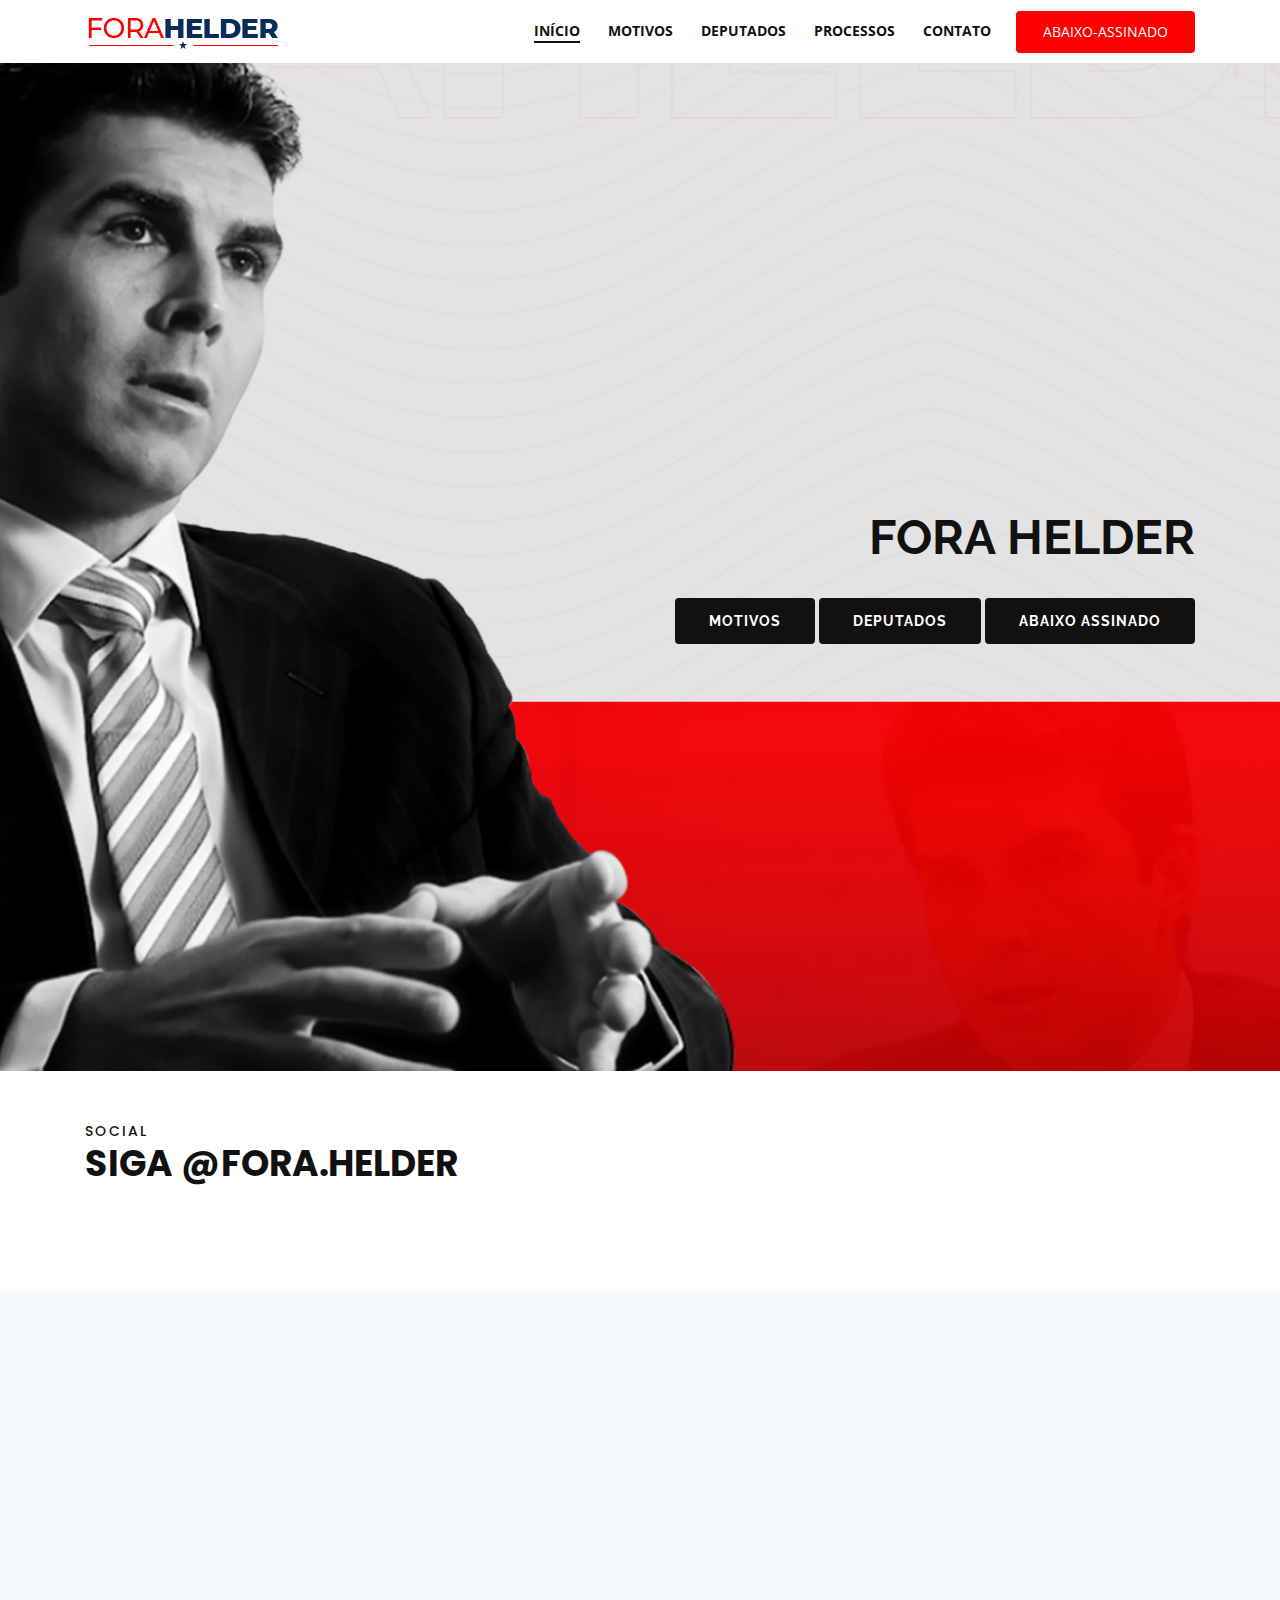
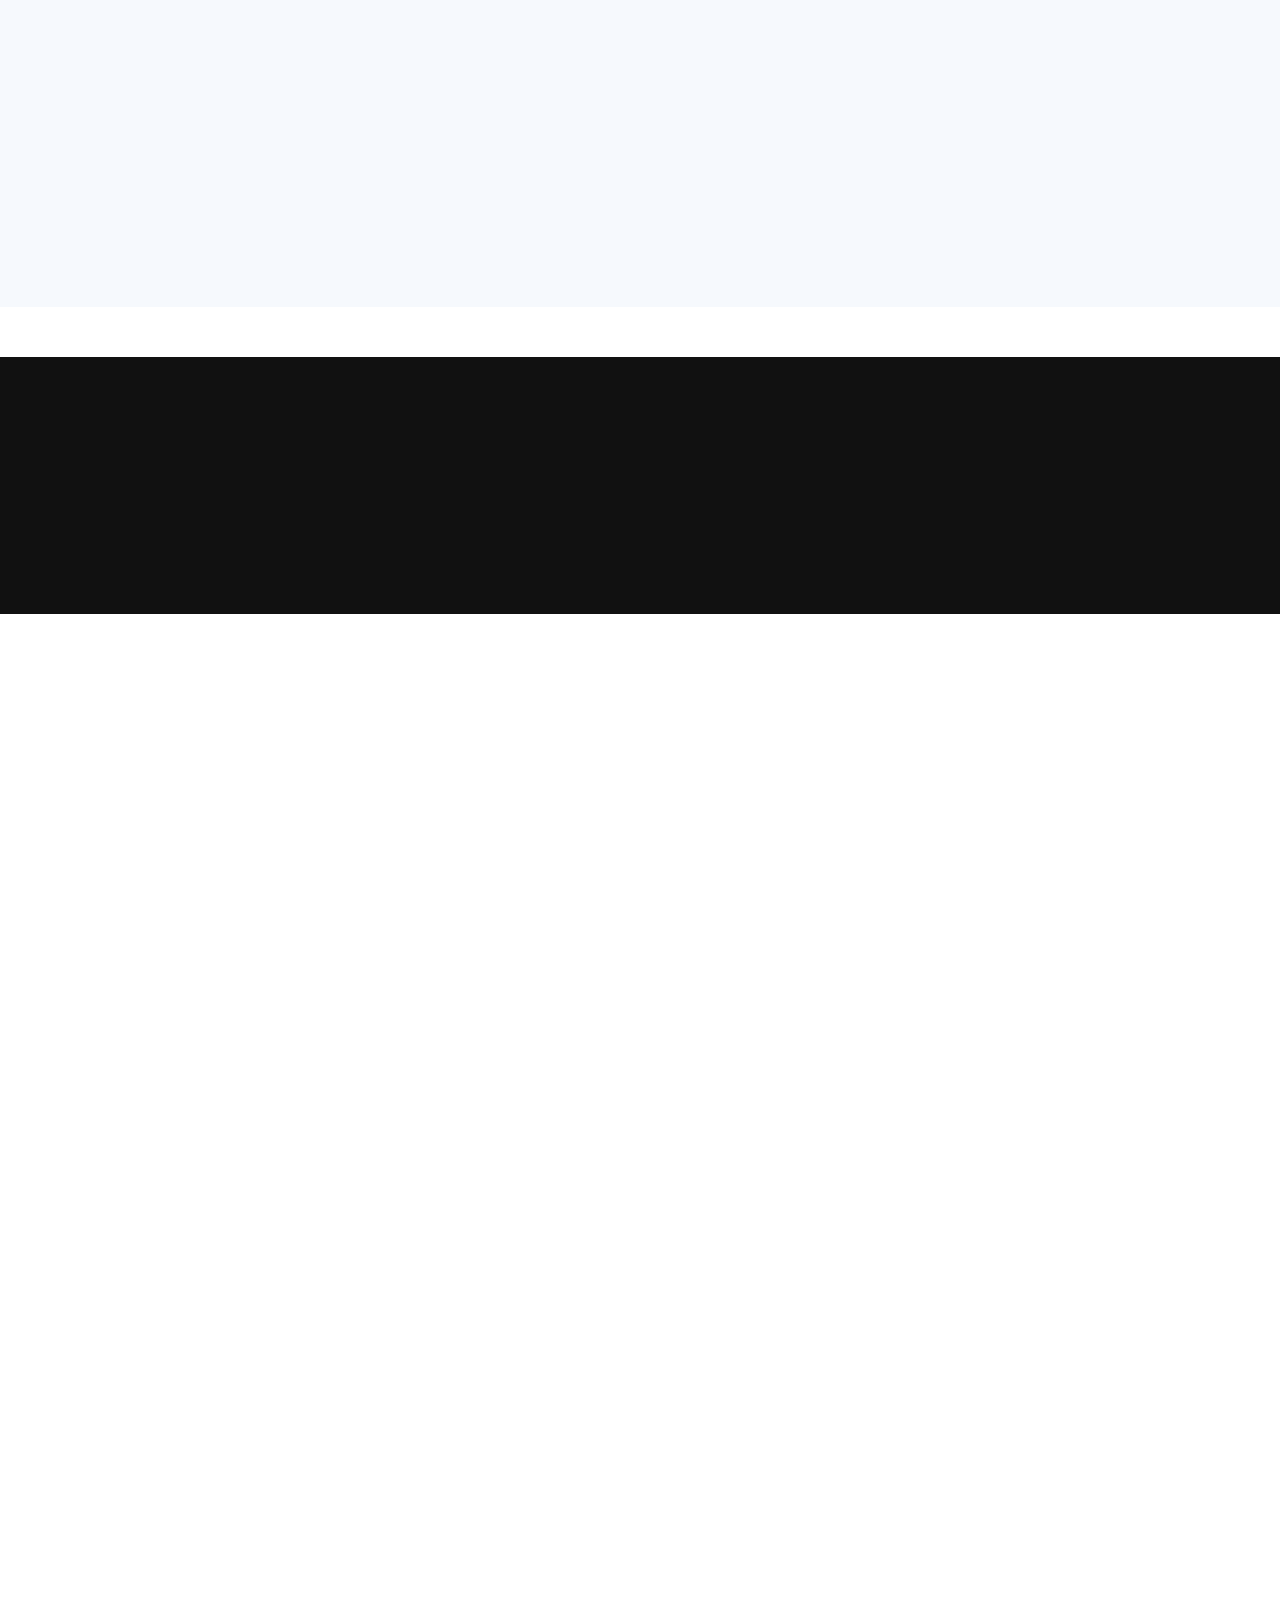
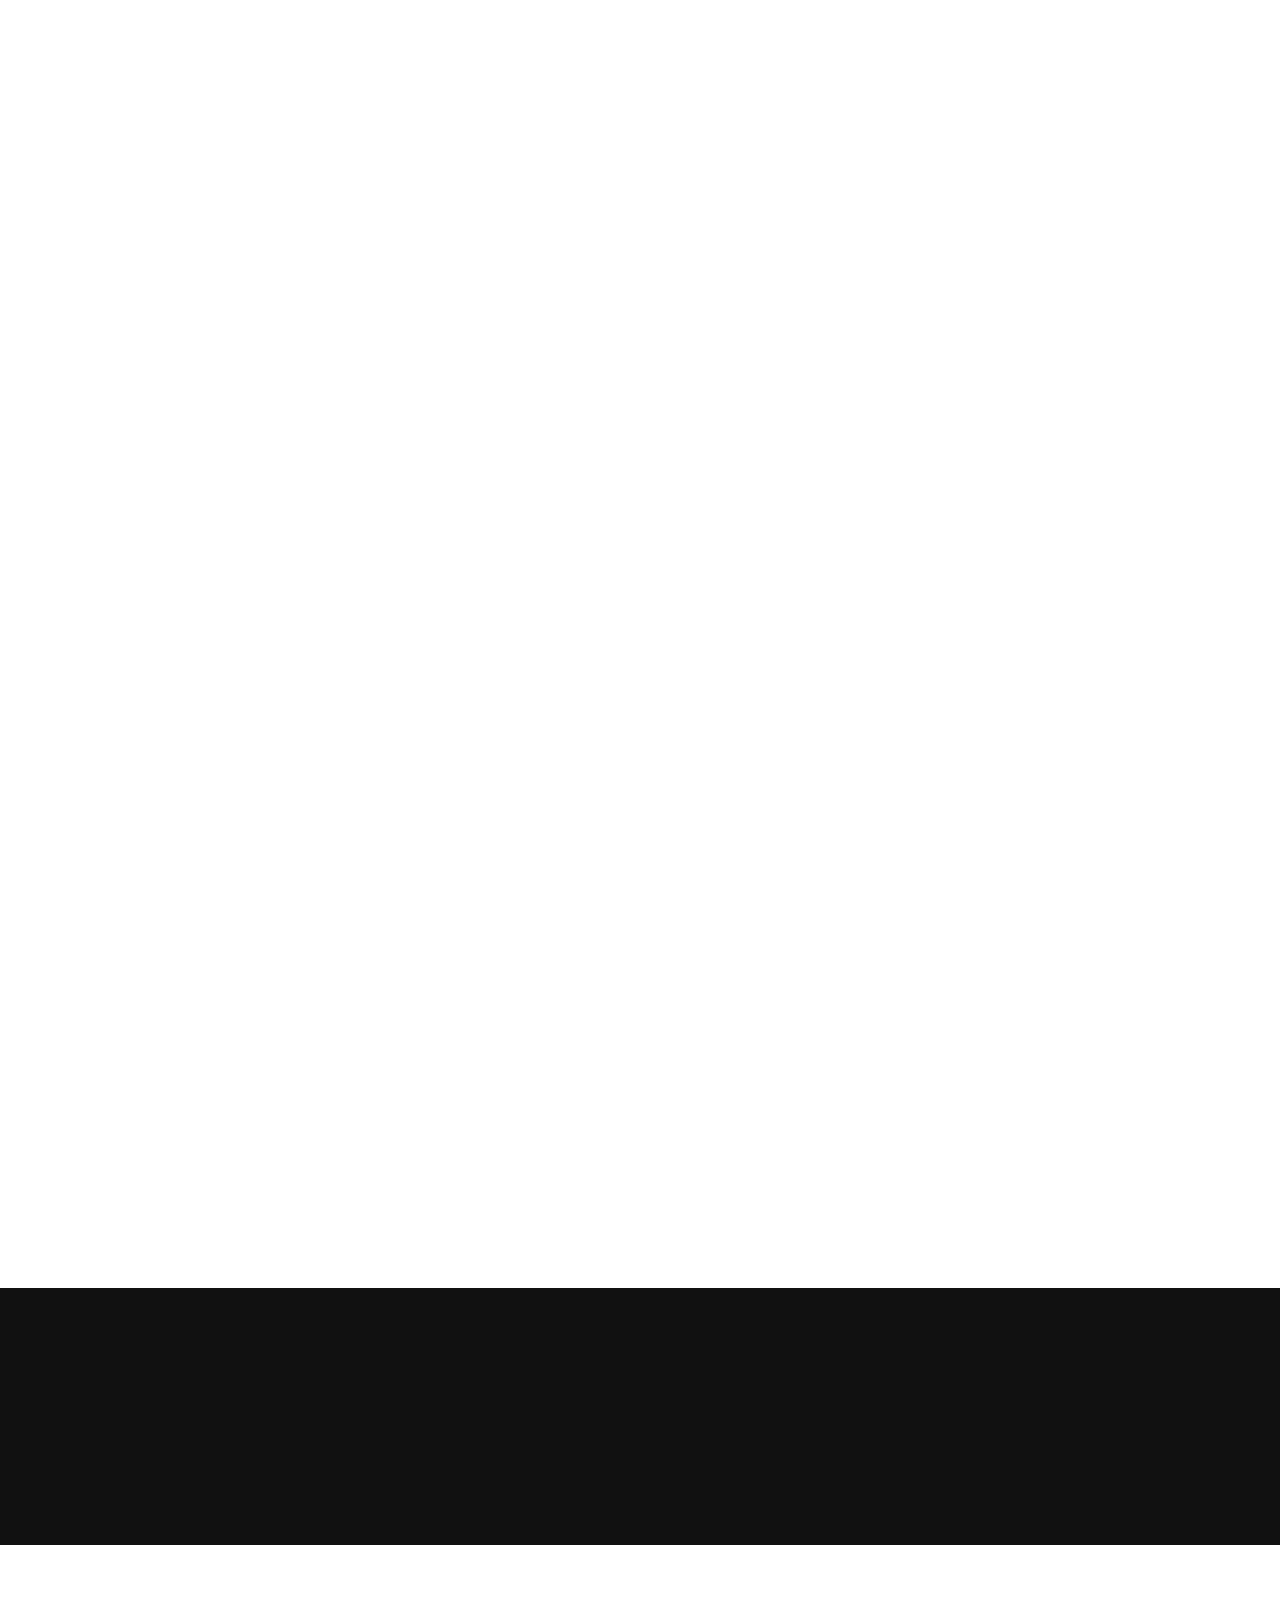
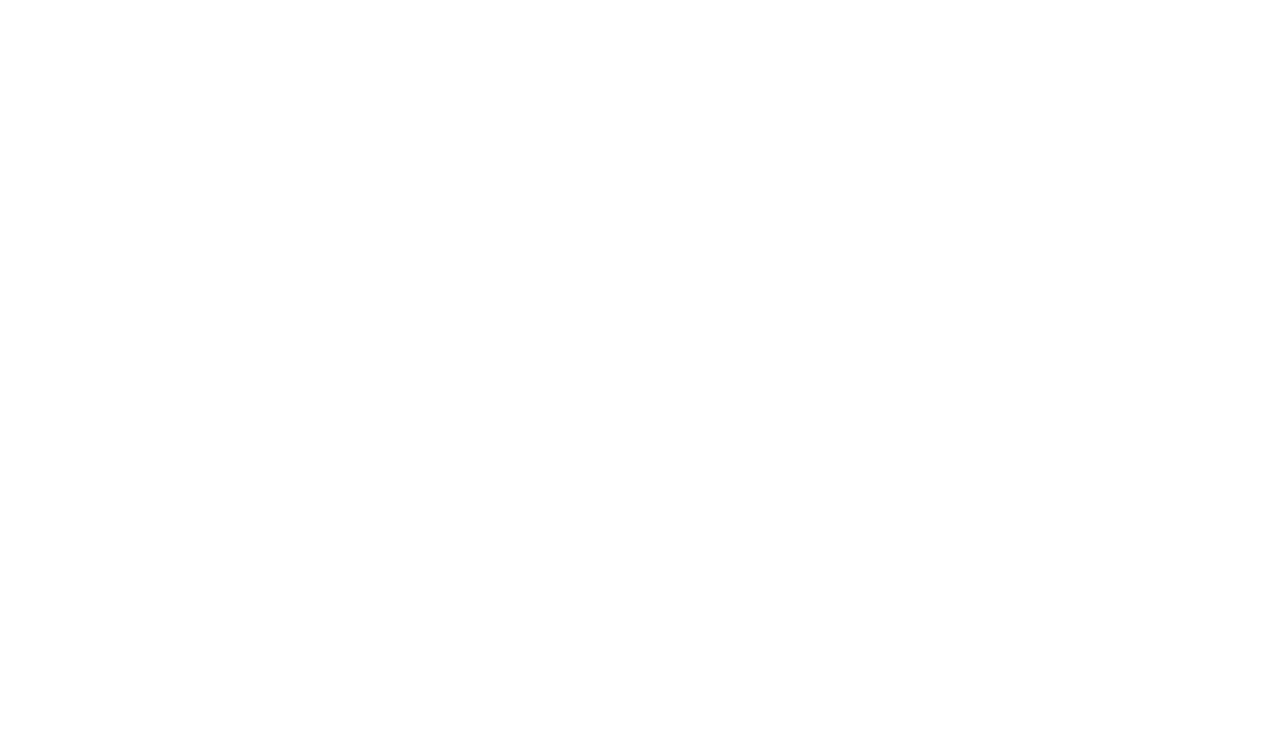
==== commit 10c5555f: "alterações" ====
--- a/index.html
+++ b/index.html
@@ -588,9 +588,9 @@
               </div>
             </div>
 
-            <div class="btn-todos">
+            <!-- <div class="btn-todos">
               <a href="deputadoscontra.html" class="btn-todos-button">VER TODOS</a>
-            </div>
+            </div> -->
 
             <!-- <div
               class="col-lg-4 col-md-6 d-flex align-items-stretch mt-4"
@@ -606,6 +606,175 @@
                 </p>
               </div>
             </div> -->
+          </div>
+
+          <!-- DEPUTADOS INDECISOS -->
+          <div class="dep-title">
+              <p>Deputados a Indecisos</p>
+          </div>
+          <div class="row">
+              <div class="col-lg-4 col-md-6 d-flex align-items-stretch dep-section" data-aos="zoom-in" data-aos-delay="100">
+                <div class="icon-box">
+                  <!-- <div class="icon"><i class="bx bxl-dribbble"></i></div> -->
+                
+                  <div class="img-deputados">
+                    <img class="img-fluid" src="assets/img/deputados/chicao.jpg" alt="">
+                  </div>
+                  
+                  <h4>Fabio Freitas</h4>
+
+                  <p>Pressione o deputado em todas  as suas redes sociais </p> 
+
+                  <div class="dep-social" >
+                    <div class="social-item facebook">
+                      <a target="__black" href="https://m.facebook.com/oficialfabiofreitas/">
+                        <i class="icofont-facebook"></i>
+                      </a>
+                    </div>
+
+                    <div class="social-item instagram">
+                      <a target="__black" href="https://www.instagram.com/oficialfabiofreitas/">
+                        <i class="icofont-instagram"></i>
+                      </a>
+                    </div>
+
+                    <div class="social-item twitter">
+                      <a target="__black" href="">
+                        <i class="icofont-twitter"></i>
+                      </a>
+                    </div>
+
+                    <div class="social-item youtube">
+                      <a target="__black" href="https://www.youtube.com/channel/UCzCCktVY7kzOjr7k65eMIAw">
+                        <i class="icofont-youtube"></i>
+                      </a>
+                    </div>
+                    
+                    <div class="social-item email">
+                      <a href="mailto:dep.fabiofreitas@alepa.pa.gov.br">
+                        <i class="icofont-email"></i>
+                      </a>
+                    </div>
+                    
+                    <!-- <a href=""><i class="icofont-linkedin"></i></a> -->
+                  </div>
+                </div>
+              </div>
+
+              <div class="col-lg-4 col-md-6 d-flex align-items-stretch dep-section" data-aos="zoom-in" data-aos-delay="100">
+                <div class="icon-box">
+                  <!-- <div class="icon"><i class="bx bxl-dribbble"></i></div> -->
+                
+                  <div class="img-deputados">
+                    <img class="img-fluid" src="assets/img/deputados/marinor-brito.jpg" alt="">
+                  </div>
+                  
+                  <h4>Fabio Freitas</h4>
+
+                  <p>Pressione o deputado em todas  as suas redes sociais </p> 
+
+                  <div class="dep-social" >
+                    <div class="social-item facebook">
+                      <a target="__black" href="https://m.facebook.com/oficialfabiofreitas/">
+                        <i class="icofont-facebook"></i>
+                      </a>
+                    </div>
+
+                    <div class="social-item instagram">
+                      <a target="__black" href="https://www.instagram.com/oficialfabiofreitas/">
+                        <i class="icofont-instagram"></i>
+                      </a>
+                    </div>
+
+                    <div class="social-item twitter">
+                      <a target="__black" href="">
+                        <i class="icofont-twitter"></i>
+                      </a>
+                    </div>
+
+                    <div class="social-item youtube">
+                      <a target="__black" href="https://www.youtube.com/channel/UCzCCktVY7kzOjr7k65eMIAw">
+                        <i class="icofont-youtube"></i>
+                      </a>
+                    </div>
+                    
+                    <div class="social-item email">
+                      <a href="mailto:dep.fabiofreitas@alepa.pa.gov.br">
+                        <i class="icofont-email"></i>
+                      </a>
+                    </div>
+                    
+                    <!-- <a href=""><i class="icofont-linkedin"></i></a> -->
+                  </div>
+                </div>
+              </div>
+
+              <div class="col-lg-4 col-md-6 d-flex align-items-stretch dep-section" data-aos="zoom-in" data-aos-delay="100">
+                <div class="icon-box">
+                  <!-- <div class="icon"><i class="bx bxl-dribbble"></i></div> -->
+                
+                  <div class="img-deputados">
+                    <img class="img-fluid" src="assets/img/deputados/victor-dias.jpg" alt="">
+                  </div>
+                  
+                  <h4>Fabio Freitas</h4>
+
+                  <p>Pressione o deputado em todas  as suas redes sociais </p> 
+
+                  <div class="dep-social" >
+                    <div class="social-item facebook">
+                      <a target="__black" href="https://m.facebook.com/oficialfabiofreitas/">
+                        <i class="icofont-facebook"></i>
+                      </a>
+                    </div>
+
+                    <div class="social-item instagram">
+                      <a target="__black" href="https://www.instagram.com/oficialfabiofreitas/">
+                        <i class="icofont-instagram"></i>
+                      </a>
+                    </div>
+
+                    <div class="social-item twitter">
+                      <a target="__black" href="">
+                        <i class="icofont-twitter"></i>
+                      </a>
+                    </div>
+
+                    <div class="social-item youtube">
+                      <a target="__black" href="https://www.youtube.com/channel/UCzCCktVY7kzOjr7k65eMIAw">
+                        <i class="icofont-youtube"></i>
+                      </a>
+                    </div>
+                    
+                    <div class="social-item email">
+                      <a href="mailto:dep.fabiofreitas@alepa.pa.gov.br">
+                        <i class="icofont-email"></i>
+                      </a>
+                    </div>
+                    
+                    <!-- <a href=""><i class="icofont-linkedin"></i></a> -->
+                  </div>
+                </div>
+              </div>
+
+              <!-- <div class="btn-todos">
+                <a href="deputadosafavor.html" class="btn-todos-button">VER TODOS</a>
+              </div> -->
+
+              <!-- <div
+                class="col-lg-4 col-md-6 d-flex align-items-stretch mt-4"
+                data-aos="zoom-in"
+                data-aos-delay="300"
+              >
+                <div class="icon-box">
+                  <div class="icon"><i class="bx bx-arch"></i></div>
+                  <h4><a href="">Texto</a></h4>
+                  <p>
+                    Modi nostrum vel laborum. Porro fugit error sit minus sapiente
+                    sit aspernatur
+                  </p>
+                </div>
+              </div> -->
           </div>
 
           <!-- DEPUTADOS A FAVOR -->
--- a/assets/css/style.css
+++ b/assets/css/style.css
@@ -398,9 +398,9 @@
 --------------------------------------------------------------*/
 #hero {
   width: 100%;
-  height: 100vh;
+  height: 119vh;
   background-size: cover;
-  position: relative;
+  position:relative;
   padding-top: 82px
 }
 
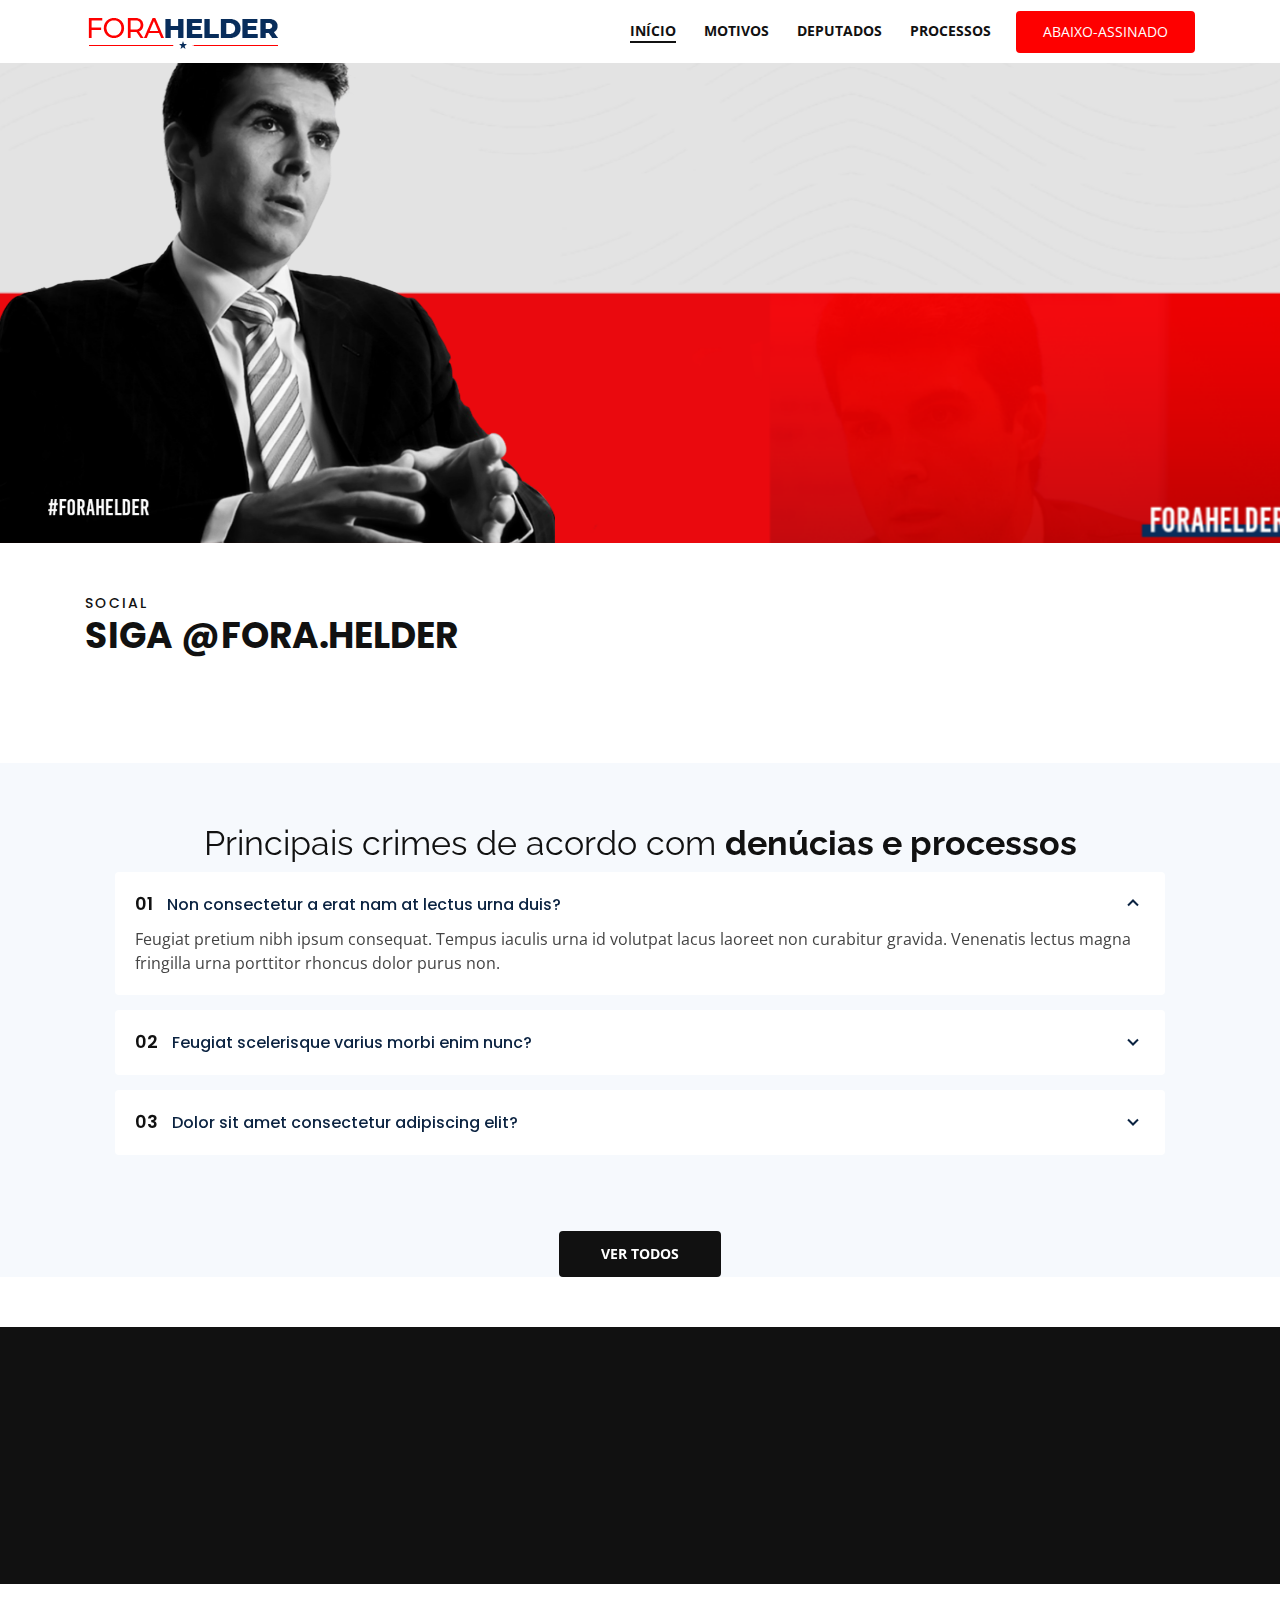
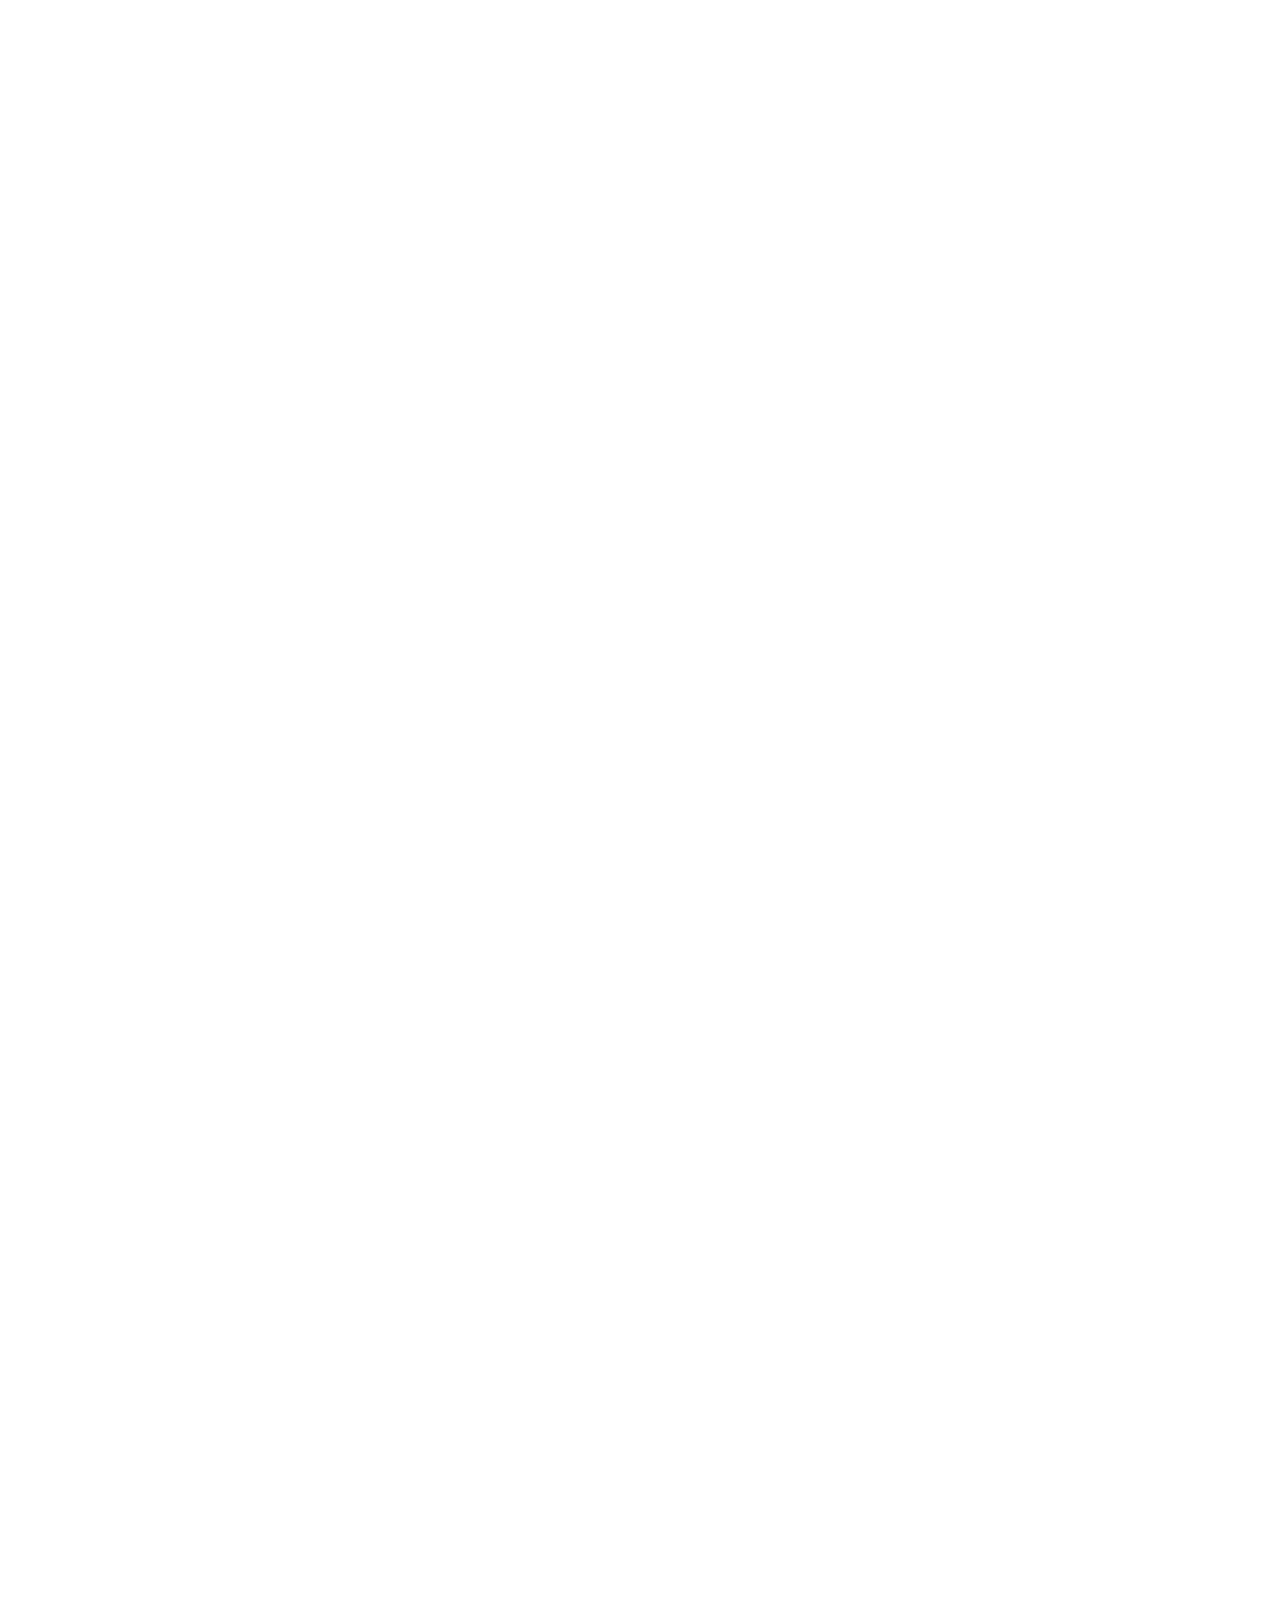
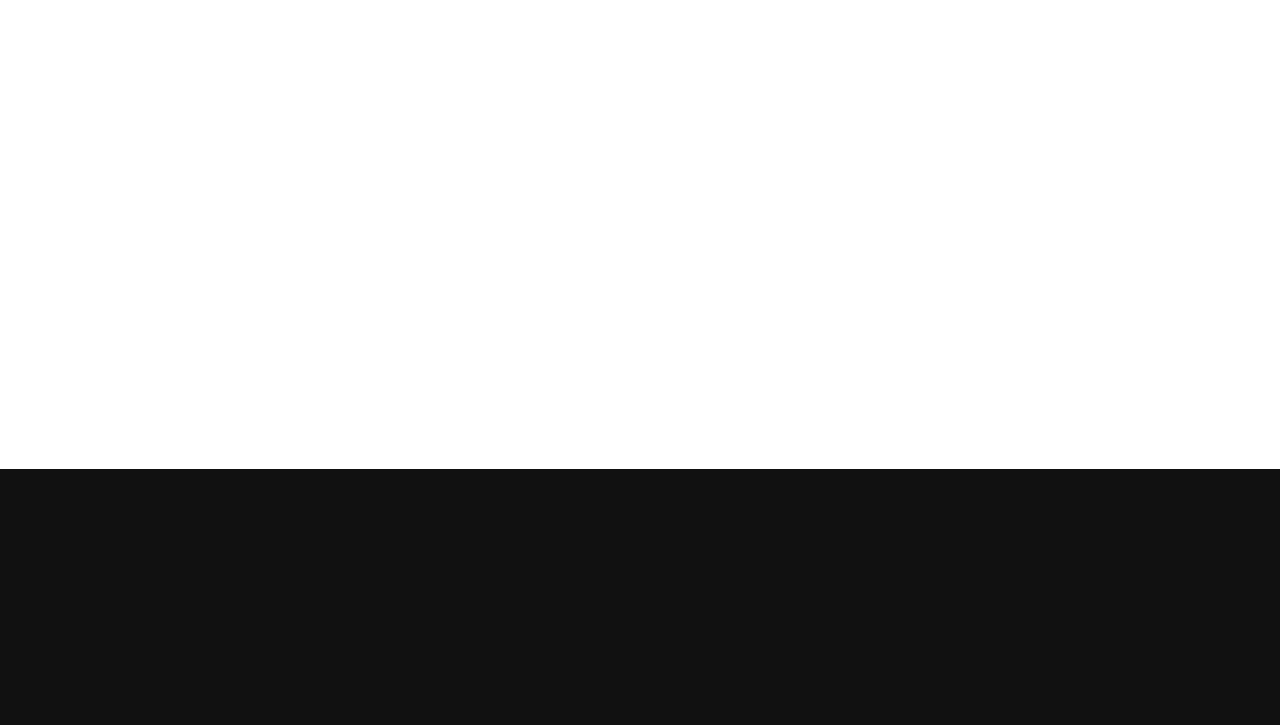
==== commit 38596251: "responsividade img inicio completo" ====
--- a/index.html
+++ b/index.html
@@ -41,7 +41,7 @@
   <body>
     <!-- ======= Header ======= -->
     <header id="header" class="fixed-top">
-      <div class="container d-flex align-items-center">
+      <div class="container container-menu d-flex align-items-center">
         <!-- <h1 class="logo mr-auto">
           <a href="index.html">FORA HELDER</a>
         </h1> -->
@@ -77,7 +77,7 @@
                 <li><a href="#">Drop Down 4</a></li>
               </ul>
             </li> -->
-            <li><a href="#contact">CONTATO</a></li>
+            <!-- <li><a href="#contact">CONTATO</a></li> -->
           </ul>
         </nav>
         <!-- .nav-menu -->
@@ -87,13 +87,29 @@
     </header>
     <!-- End Header -->
 
+  <div class="hero" id="hero">
+    <div class="container" style="margin-left: 0px;">
+      <div class="row row-inicio">
+        <div style="padding-left: 0px;"  class="col-lg-6 hero-img aos-init aos-animate" data-aos="zoom-out" data-aos-delay="200">
+          <img class="img-fluid img-helder" src="assets/img/bg-removebg.png" alt="">
+        </div>
+      </div>
+    </div>
+  </div>
+
+
+    <!-- <section id="hero" class="d-flex align-items-center">
+      <div class="col-md-6">
+        
+      </div>
+    </section> -->
+
     <!-- ======= INICIO ======= -->
-    <section id="hero">
+    <!-- <section id="hero">
       <div id="heroCarousel" class="carousel slide carousel-fade" data-ride="carousel">
-        <!-- <ol class="carousel-indicators" id="hero-carousel-indicators"></ol> -->
 
         <div class="carousel-inner" role="listbox">
-          <div class="carousel-item active" style="background-image: url(assets/img/bg.png)">
+          <div class="carousel-item active img-fluid" style="background-image: url(assets/img/bg.png);">
             <div class="carousel-container">
               <div class="container" id="secao-inicio">
                 <h2 class="animate__animated animate__fadeInDown">
@@ -114,84 +130,8 @@
               </div>
             </div>
           </div>
-
-          <!-- <div
-            class="carousel-item"
-            style="background-image: url(assets/img/slide/slide-2.jpg)"
-          >
-            <div class="carousel-container">
-              <div class="container">
-                <h2 class="animate__animated animate__fadeInDown">
-                Estudantil Paraense
-                </h2>
-                <p class="animate__animated animate__fadeInUp">
-                  Ut velit est quam dolor ad a aliquid qui aliquid. Sequi ea ut
-                  et est quaerat sequi nihil ut aliquam. Occaecati alias dolorem
-                  mollitia ut. Similique ea voluptatem. Esse doloremque
-                  accusamus repellendus deleniti vel.
-                </p>
-                <a
-                  href="#about"
-                  class="btn-get-started animate__animated animate__fadeInUp scrollto"
-                  >Saiba Mais</a
-                >
-              </div>
-            </div>
-          </div>
-
-          <div
-            class="carousel-item"
-            style="background-image: url(assets/img/slide/slide-3.jpg)"
-          >
-            <div class="carousel-container">
-              <div class="container">
-                <h2 class="animate__animated animate__fadeInDown">
-                  
-                </h2>
-                <p class="animate__animated animate__fadeInUp">
-                  Ut velit est quam dolor ad a aliquid qui aliquid. Sequi ea ut
-                  et est quaerat sequi nihil ut aliquam. Occaecati alias dolorem
-                  mollitia ut. Similique ea voluptatem. Esse doloremque
-                  accusamus repellendus deleniti vel. Minus et tempore modi
-                  architecto.
-                </p>
-                <a
-                  href="#about"
-                  class="btn-get-started animate__animated animate__fadeInUp scrollto"
-                  >Saiba Mais</a
-                >
-              </div>
-            </div>
-          </div>
-        </div>
-
-        <a
-          class="carousel-control-prev"
-          href="#heroCarousel"
-          role="button"
-          data-slide="prev"
-        >
-          <span
-            class="carousel-control-prev-icon icofont-simple-left"
-            aria-hidden="true"
-          ></span>
-          <span class="sr-only">Previous</span>
-        </a>
-
-        <a
-          class="carousel-control-next"
-          href="#heroCarousel"
-          role="button"
-          data-slide="next"
-        >
-          <span
-            class="carousel-control-next-icon icofont-simple-right"
-            aria-hidden="true"
-          ></span>
-          <span class="sr-only">Next</span>
-        </a> -->
       </div>
-    </section>
+    </section> -->
     <!-- INICIO -->
 
     <main id="main">
@@ -316,26 +256,21 @@
       <section id="why-us" class="why-us section-bg">
         <div class="container-fluid" data-aos="fade-up">
           <div class="row">
-            <div class="col-lg-5 align-items-stretch video-box" style="background-image: url('assets/img/why-us.jpg')" 
+            <!-- <div class="col-lg-5 align-items-stretch video-box" style="background-image: url('assets/img/why-us.jpg')" 
             data-aos="zoom-in" data-aos-delay="100">
-              <!-- <a
-                href="https://youtu.be/jagXpRzD1Xg"
-                class="venobox play-btn mb-4"
-                data-vbtype="video"
-                data-autoplay="true"
-              ></a> -->
-            </div>
-
-            <div class="col-lg-7 d-flex flex-column justify-content-center align-items-stretch">
+
+            </div> -->
+
+            <div class="col-lg-12 d-flex flex-column justify-content-center align-items-stretch">
               <div class="content">
                 <h3>
                   Principais crimes de acordo com <strong>denúcias e processos</strong>
                 </h3>
-                <p>
+                <!-- <p>
                   Lorem ipsum dolor sit amet, consectetur adipiscing elit, sed
                   do eiusmod tempor incididunt ut labore et dolore magna aliqua.
                   Duis aute irure dolor in reprehenderit
-                </p>
+                </p> -->
               </div>
 
               <div class="accordion-list">
@@ -407,6 +342,11 @@
                   </li>
                 </ul>
               </div>
+
+              <div class="btn-todos">
+                <a href="deputadosafavor.html" class="btn-todos-button">VER TODOS</a>
+              </div>
+
             </div>
           </div>
         </div>
@@ -439,219 +379,99 @@
           </div>
   
           <!-- DEPUTADOS CONTRA -->
-          
           <div class="dep-contra-title">
             <p>Deputados Contra</p>
           </div>
           <div class="row">
             <div class="col-lg-4 col-md-6 d-flex align-items-stretch dep-section" data-aos="zoom-in" data-aos-delay="100">
-              <div class="icon-box">
-                <!-- <div class="icon"><i class="bx bxl-dribbble"></i></div> -->
-              
-                <div class="img-deputados">
-                  <img class="img-fluid" src="assets/img/deputados/fabio-freitas.jpg" alt="">
-                </div>
-                
-                <h4>Fabio Freitas</h4>
-
-                <p>Pressione o deputado em todas  as suas redes sociais </p> 
-
-                <div class="dep-social" >
-                  <div class="social-item facebook">
-                    <a target="__black" href="https://m.facebook.com/oficialfabiofreitas/">
-                      <i class="icofont-facebook"></i>
-                    </a>
-                  </div>
-
-                  <div class="social-item instagram">
-                    <a target="__black" href="https://www.instagram.com/oficialfabiofreitas/">
-                      <i class="icofont-instagram"></i>
-                    </a>
-                  </div>
-
-                  <div class="social-item twitter">
-                    <a target="__black" href="">
-                      <i class="icofont-twitter"></i>
-                    </a>
-                  </div>
-
-                  <div class="social-item youtube">
-                    <a target="__black" href="https://www.youtube.com/channel/UCzCCktVY7kzOjr7k65eMIAw">
-                      <i class="icofont-youtube"></i>
-                    </a>
-                  </div>
-                  
-                  <div class="social-item email">
-                    <a href="mailto:dep.fabiofreitas@alepa.pa.gov.br">
-                      <i class="icofont-email"></i>
-                    </a>
-                  </div>
-                  
-                  <!-- <a href=""><i class="icofont-linkedin"></i></a> -->
-                </div>
-              </div>
-            </div>
-
-            <div class="col-lg-4 col-md-6 d-flex align-items-stretch dep-section" data-aos="zoom-in" data-aos-delay="100">
-              <div class="icon-box">
-                <!-- <div class="icon"><i class="bx bxl-dribbble"></i></div> -->
-              
-                <div class="img-deputados">
-                  <img class="img-fluid" src="assets/img/deputados/adriano-coelho.jpg" alt="">
-                </div>
-                
-                <h4>Fabio Freitas</h4>
-
-                <p>Pressione o deputado em todas  as suas redes sociais </p> 
-
-                <div class="dep-social" >
-                  <div class="social-item facebook">
-                    <a target="__black" href="https://m.facebook.com/oficialfabiofreitas/">
-                      <i class="icofont-facebook"></i>
-                    </a>
-                  </div>
-
-                  <div class="social-item instagram">
-                    <a target="__black" href="https://www.instagram.com/oficialfabiofreitas/">
-                      <i class="icofont-instagram"></i>
-                    </a>
-                  </div>
-
-                  <div class="social-item twitter">
-                    <a target="__black" href="">
-                      <i class="icofont-twitter"></i>
-                    </a>
-                  </div>
-
-                  <div class="social-item youtube">
-                    <a target="__black" href="https://www.youtube.com/channel/UCzCCktVY7kzOjr7k65eMIAw">
-                      <i class="icofont-youtube"></i>
-                    </a>
-                  </div>
-                  
-                  <div class="social-item email">
-                    <a href="mailto:dep.fabiofreitas@alepa.pa.gov.br">
-                      <i class="icofont-email"></i>
-                    </a>
-                  </div>
-                  
-                  <!-- <a href=""><i class="icofont-linkedin"></i></a> -->
-                </div>
-              </div>
-            </div>
-
-            <div class="col-lg-4 col-md-6 d-flex align-items-stretch dep-section" data-aos="zoom-in" data-aos-delay="100">
-              <div class="icon-box">
-                <!-- <div class="icon"><i class="bx bxl-dribbble"></i></div> -->
-              
-                <div class="img-deputados">
-                  <img class="img-fluid" src="assets/img/deputados/ana-cunha.jpg" alt="">
-                </div>
-                
-                <h4>Fabio Freitas</h4>
-
-                <p>Pressione o deputado em todas  as suas redes sociais </p> 
-
-                <div class="dep-social" >
-                  <div class="social-item facebook">
-                    <a target="__black" href="https://m.facebook.com/oficialfabiofreitas/">
-                      <i class="icofont-facebook"></i>
-                    </a>
-                  </div>
-
-                  <div class="social-item instagram">
-                    <a target="__black" href="https://www.instagram.com/oficialfabiofreitas/">
-                      <i class="icofont-instagram"></i>
-                    </a>
-                  </div>
-
-                  <div class="social-item twitter">
-                    <a target="__black" href="">
-                      <i class="icofont-twitter"></i>
-                    </a>
-                  </div>
-
-                  <div class="social-item youtube">
-                    <a target="__black" href="https://www.youtube.com/channel/UCzCCktVY7kzOjr7k65eMIAw">
-                      <i class="icofont-youtube"></i>
-                    </a>
-                  </div>
-                  
-                  <div class="social-item email">
-                    <a href="mailto:dep.fabiofreitas@alepa.pa.gov.br">
-                      <i class="icofont-email"></i>
-                    </a>
-                  </div>
-                  
-                  <!-- <a href=""><i class="icofont-linkedin"></i></a> -->
-                </div>
-              </div>
-            </div>
-
-            <!-- <div class="btn-todos">
-              <a href="deputadoscontra.html" class="btn-todos-button">VER TODOS</a>
-            </div> -->
-
-            <!-- <div
-              class="col-lg-4 col-md-6 d-flex align-items-stretch mt-4"
-              data-aos="zoom-in"
-              data-aos-delay="300"
-            >
-              <div class="icon-box">
-                <div class="icon"><i class="bx bx-arch"></i></div>
-                <h4><a href="">Texto</a></h4>
-                <p>
-                  Modi nostrum vel laborum. Porro fugit error sit minus sapiente
-                  sit aspernatur
-                </p>
-              </div>
-            </div> -->
-          </div>
-
-          <!-- DEPUTADOS INDECISOS -->
-          <div class="dep-title">
-              <p>Deputados a Indecisos</p>
-          </div>
-          <div class="row">
-              <div class="col-lg-4 col-md-6 d-flex align-items-stretch dep-section" data-aos="zoom-in" data-aos-delay="100">
-                <div class="icon-box">
+              <div class="row parlamentar-circle contra deputado">
+                 <div class="foto" style="background-image: url(assets/img/deputados/adriano-coelho2.jpg);">
+                   <span>CONTRA</span>
+                 </div>
+
+                 <div class="icon-box-2">
+                   <!-- <div class="icon"><i class="bx bxl-dribbble"></i></div> -->
+                                   
+                   <h4>Adriano Coelho <br> PDT</h4>
+ 
+   
+                   <div class="dep-social" >
+                     <div class="social-item facebook">
+                       <a target="__black" href="https://www.facebook.com/AdrianoCoelho12000">
+                         <i class="icofont-facebook"></i>
+                       </a>
+                     </div>
+   
+                     <div class="social-item instagram">
+                       <a target="__black" href="https://www.instagram.com/deputadoadrianocoelho/">
+                         <i class="icofont-instagram"></i>
+                       </a>
+                     </div>
+   
+                     <!-- <div class="social-item twitter">
+                       <a target="__black" href="">
+                         <i class="icofont-twitter"></i>
+                       </a>
+                     </div> -->
+   
+                     <!-- <div class="social-item youtube">
+                       <a target="__black" href="">
+                         <i class="icofont-youtube"></i>
+                       </a>
+                     </div> -->
+                     
+                     <div class="social-item email">
+                       <a href="mailto:dep.adrianocoelho@alepa.pa.gov.br">
+                         <i class="icofont-email"></i>
+                       </a>
+                     </div>
+                     
+                     <!-- <a href=""><i class="icofont-linkedin"></i></a> -->
+                   </div>
+                 </div>
+               </div>
+             
+             </div>
+
+             <div class="col-lg-4 col-md-6 d-flex align-items-stretch dep-section" data-aos="zoom-in" data-aos-delay="100">
+              <div class="row parlamentar-circle contra deputado">
+                 <div class="foto" style="background-image: url(assets/img/deputados/adriano-coelho2.jpg);">
+                   <span>CONTRA</span>
+                 </div>
+
+                 <div class="icon-box-2">
                   <!-- <div class="icon"><i class="bx bxl-dribbble"></i></div> -->
-                
-                  <div class="img-deputados">
-                    <img class="img-fluid" src="assets/img/deputados/chicao.jpg" alt="">
-                  </div>
-                  
-                  <h4>Fabio Freitas</h4>
-
-                  <p>Pressione o deputado em todas  as suas redes sociais </p> 
-
+                                  
+                  <h4>Adriano Coelho <br> PDT</h4>
+
+  
                   <div class="dep-social" >
                     <div class="social-item facebook">
-                      <a target="__black" href="https://m.facebook.com/oficialfabiofreitas/">
+                      <a target="__black" href="https://www.facebook.com/AdrianoCoelho12000">
                         <i class="icofont-facebook"></i>
                       </a>
                     </div>
-
+  
                     <div class="social-item instagram">
-                      <a target="__black" href="https://www.instagram.com/oficialfabiofreitas/">
+                      <a target="__black" href="https://www.instagram.com/deputadoadrianocoelho/">
                         <i class="icofont-instagram"></i>
                       </a>
                     </div>
-
-                    <div class="social-item twitter">
+  
+                    <!-- <div class="social-item twitter">
                       <a target="__black" href="">
                         <i class="icofont-twitter"></i>
                       </a>
-                    </div>
-
-                    <div class="social-item youtube">
-                      <a target="__black" href="https://www.youtube.com/channel/UCzCCktVY7kzOjr7k65eMIAw">
+                    </div> -->
+  
+                    <!-- <div class="social-item youtube">
+                      <a target="__black" href="">
                         <i class="icofont-youtube"></i>
                       </a>
-                    </div>
+                    </div> -->
                     
                     <div class="social-item email">
-                      <a href="mailto:dep.fabiofreitas@alepa.pa.gov.br">
+                      <a href="mailto:dep.adrianocoelho@alepa.pa.gov.br">
                         <i class="icofont-email"></i>
                       </a>
                     </div>
@@ -659,47 +479,49 @@
                     <!-- <a href=""><i class="icofont-linkedin"></i></a> -->
                   </div>
                 </div>
-              </div>
-
-              <div class="col-lg-4 col-md-6 d-flex align-items-stretch dep-section" data-aos="zoom-in" data-aos-delay="100">
-                <div class="icon-box">
+               </div>
+             
+             </div>
+
+             <div class="col-lg-4 col-md-6 d-flex align-items-stretch dep-section" data-aos="zoom-in" data-aos-delay="100">
+              <div class="row parlamentar-circle contra deputado">
+                 <div class="foto" style="background-image: url(assets/img/deputados/adriano-coelho2.jpg);">
+                   <span>CONTRA</span>
+                 </div>
+
+                 <div class="icon-box-2">
                   <!-- <div class="icon"><i class="bx bxl-dribbble"></i></div> -->
-                
-                  <div class="img-deputados">
-                    <img class="img-fluid" src="assets/img/deputados/marinor-brito.jpg" alt="">
-                  </div>
-                  
-                  <h4>Fabio Freitas</h4>
-
-                  <p>Pressione o deputado em todas  as suas redes sociais </p> 
-
+                                  
+                  <h4>Adriano Coelho <br> PDT</h4>
+
+  
                   <div class="dep-social" >
                     <div class="social-item facebook">
-                      <a target="__black" href="https://m.facebook.com/oficialfabiofreitas/">
+                      <a target="__black" href="https://www.facebook.com/AdrianoCoelho12000">
                         <i class="icofont-facebook"></i>
                       </a>
                     </div>
-
+  
                     <div class="social-item instagram">
-                      <a target="__black" href="https://www.instagram.com/oficialfabiofreitas/">
+                      <a target="__black" href="https://www.instagram.com/deputadoadrianocoelho/">
                         <i class="icofont-instagram"></i>
                       </a>
                     </div>
-
-                    <div class="social-item twitter">
+  
+                    <!-- <div class="social-item twitter">
                       <a target="__black" href="">
                         <i class="icofont-twitter"></i>
                       </a>
-                    </div>
-
-                    <div class="social-item youtube">
-                      <a target="__black" href="https://www.youtube.com/channel/UCzCCktVY7kzOjr7k65eMIAw">
+                    </div> -->
+  
+                    <!-- <div class="social-item youtube">
+                      <a target="__black" href="">
                         <i class="icofont-youtube"></i>
                       </a>
-                    </div>
+                    </div> -->
                     
                     <div class="social-item email">
-                      <a href="mailto:dep.fabiofreitas@alepa.pa.gov.br">
+                      <a href="mailto:dep.adrianocoelho@alepa.pa.gov.br">
                         <i class="icofont-email"></i>
                       </a>
                     </div>
@@ -707,47 +529,104 @@
                     <!-- <a href=""><i class="icofont-linkedin"></i></a> -->
                   </div>
                 </div>
-              </div>
-
-              <div class="col-lg-4 col-md-6 d-flex align-items-stretch dep-section" data-aos="zoom-in" data-aos-delay="100">
-                <div class="icon-box">
+               </div>
+             
+             </div>
+          </div>
+
+          <!-- DEPUTADOS INDECISOS -->
+          <div class="dep-title">
+              <p>Deputados Indecisos</p>
+          </div>
+          <div class="row">
+            <div class="col-lg-4 col-md-6 d-flex align-items-stretch dep-section" data-aos="zoom-in" data-aos-delay="100">
+              <div class="row parlamentar-circle indecisos deputado">
+                 <div class="foto" style="background-image: url(assets/img/deputados/adriano-coelho2.jpg);">
+                   <span>INDECISO</span>
+                 </div>
+                 <div class="icon-box-2">
+                   <!-- <div class="icon"><i class="bx bxl-dribbble"></i></div> -->
+                                   
+                   <h4>Adriano Coelho <br> PDT</h4>
+ 
+   
+                   <div class="dep-social" >
+                     <div class="social-item facebook">
+                       <a target="__black" href="https://www.facebook.com/AdrianoCoelho12000">
+                         <i class="icofont-facebook"></i>
+                       </a>
+                     </div>
+   
+                     <div class="social-item instagram">
+                       <a target="__black" href="https://www.instagram.com/deputadoadrianocoelho/">
+                         <i class="icofont-instagram"></i>
+                       </a>
+                     </div>
+   
+                     <!-- <div class="social-item twitter">
+                       <a target="__black" href="">
+                         <i class="icofont-twitter"></i>
+                       </a>
+                     </div> -->
+   
+                     <!-- <div class="social-item youtube">
+                       <a target="__black" href="">
+                         <i class="icofont-youtube"></i>
+                       </a>
+                     </div> -->
+                     
+                     <div class="social-item email">
+                       <a href="mailto:dep.adrianocoelho@alepa.pa.gov.br">
+                         <i class="icofont-email"></i>
+                       </a>
+                     </div>
+                     
+                     <!-- <a href=""><i class="icofont-linkedin"></i></a> -->
+                   </div>
+                 </div>
+               </div>
+             
+             </div>
+
+             <div class="col-lg-4 col-md-6 d-flex align-items-stretch dep-section" data-aos="zoom-in" data-aos-delay="100">
+              <div class="row parlamentar-circle indeciso deputado">
+                 <div class="foto" style="background-image: url(assets/img/deputados/adriano-coelho2.jpg);">
+                   <span>INDECISO</span>
+                 </div>
+
+                 <div class="icon-box-2">
                   <!-- <div class="icon"><i class="bx bxl-dribbble"></i></div> -->
-                
-                  <div class="img-deputados">
-                    <img class="img-fluid" src="assets/img/deputados/victor-dias.jpg" alt="">
-                  </div>
-                  
-                  <h4>Fabio Freitas</h4>
-
-                  <p>Pressione o deputado em todas  as suas redes sociais </p> 
-
+                                  
+                  <h4>Adriano Coelho <br> PDT</h4>
+
+  
                   <div class="dep-social" >
                     <div class="social-item facebook">
-                      <a target="__black" href="https://m.facebook.com/oficialfabiofreitas/">
+                      <a target="__black" href="https://www.facebook.com/AdrianoCoelho12000">
                         <i class="icofont-facebook"></i>
                       </a>
                     </div>
-
+  
                     <div class="social-item instagram">
-                      <a target="__black" href="https://www.instagram.com/oficialfabiofreitas/">
+                      <a target="__black" href="https://www.instagram.com/deputadoadrianocoelho/">
                         <i class="icofont-instagram"></i>
                       </a>
                     </div>
-
-                    <div class="social-item twitter">
+  
+                    <!-- <div class="social-item twitter">
                       <a target="__black" href="">
                         <i class="icofont-twitter"></i>
                       </a>
-                    </div>
-
-                    <div class="social-item youtube">
-                      <a target="__black" href="https://www.youtube.com/channel/UCzCCktVY7kzOjr7k65eMIAw">
+                    </div> -->
+  
+                    <!-- <div class="social-item youtube">
+                      <a target="__black" href="">
                         <i class="icofont-youtube"></i>
                       </a>
-                    </div>
+                    </div> -->
                     
                     <div class="social-item email">
-                      <a href="mailto:dep.fabiofreitas@alepa.pa.gov.br">
+                      <a href="mailto:dep.adrianocoelho@alepa.pa.gov.br">
                         <i class="icofont-email"></i>
                       </a>
                     </div>
@@ -755,26 +634,60 @@
                     <!-- <a href=""><i class="icofont-linkedin"></i></a> -->
                   </div>
                 </div>
-              </div>
-
-              <!-- <div class="btn-todos">
-                <a href="deputadosafavor.html" class="btn-todos-button">VER TODOS</a>
-              </div> -->
-
-              <!-- <div
-                class="col-lg-4 col-md-6 d-flex align-items-stretch mt-4"
-                data-aos="zoom-in"
-                data-aos-delay="300"
-              >
-                <div class="icon-box">
-                  <div class="icon"><i class="bx bx-arch"></i></div>
-                  <h4><a href="">Texto</a></h4>
-                  <p>
-                    Modi nostrum vel laborum. Porro fugit error sit minus sapiente
-                    sit aspernatur
-                  </p>
-                </div>
-              </div> -->
+               </div>
+             
+             </div>
+
+             <div class="col-lg-4 col-md-6 d-flex align-items-stretch dep-section" data-aos="zoom-in" data-aos-delay="100">
+              <div class="row parlamentar-circle indeciso deputado">
+                 <div class="foto" style="background-image: url(assets/img/deputados/adriano-coelho2.jpg);">
+                   <span>INDECISO</span>
+                 </div>
+
+                 <div class="icon-box-2">
+                   <!-- <div class="icon"><i class="bx bxl-dribbble"></i></div> -->
+                                   
+                   <h4>Adriano Coelho <br> PDT</h4>
+ 
+   
+                   <div class="dep-social" >
+                     <div class="social-item facebook">
+                       <a target="__black" href="https://www.facebook.com/AdrianoCoelho12000">
+                         <i class="icofont-facebook"></i>
+                       </a>
+                     </div>
+   
+                     <div class="social-item instagram">
+                       <a target="__black" href="https://www.instagram.com/deputadoadrianocoelho/">
+                         <i class="icofont-instagram"></i>
+                       </a>
+                     </div>
+   
+                     <!-- <div class="social-item twitter">
+                       <a target="__black" href="">
+                         <i class="icofont-twitter"></i>
+                       </a>
+                     </div> -->
+   
+                     <!-- <div class="social-item youtube">
+                       <a target="__black" href="">
+                         <i class="icofont-youtube"></i>
+                       </a>
+                     </div> -->
+                     
+                     <div class="social-item email">
+                       <a href="mailto:dep.adrianocoelho@alepa.pa.gov.br">
+                         <i class="icofont-email"></i>
+                       </a>
+                     </div>
+                     
+                     <!-- <a href=""><i class="icofont-linkedin"></i></a> -->
+                   </div>
+                 </div>
+               </div>
+             
+             </div>
+
           </div>
 
           <!-- DEPUTADOS A FAVOR -->
@@ -782,45 +695,44 @@
               <p>Deputados a Favor</p>
           </div>
           <div class="row">
-              <div class="col-lg-4 col-md-6 d-flex align-items-stretch dep-section" data-aos="zoom-in" data-aos-delay="100">
-                <div class="icon-box">
+            <div class="col-lg-4 col-md-6 d-flex align-items-stretch dep-section" data-aos="zoom-in" data-aos-delay="100">
+              <div class="row parlamentar-circle favor deputado">
+                 <div class="foto" style="background-image: url(assets/img/deputados/adriano-coelho2.jpg);">
+                   <span>A FAVOR</span>
+                 </div>
+                 <div class="icon-box-2">
                   <!-- <div class="icon"><i class="bx bxl-dribbble"></i></div> -->
-                
-                  <div class="img-deputados">
-                    <img class="img-fluid" src="assets/img/deputados/chicao.jpg" alt="">
-                  </div>
-                  
-                  <h4>Fabio Freitas</h4>
-
-                  <p>Pressione o deputado em todas  as suas redes sociais </p> 
-
+                                  
+                  <h4>Adriano Coelho <br> PDT</h4>
+
+  
                   <div class="dep-social" >
                     <div class="social-item facebook">
-                      <a target="__black" href="https://m.facebook.com/oficialfabiofreitas/">
+                      <a target="__black" href="https://www.facebook.com/AdrianoCoelho12000">
                         <i class="icofont-facebook"></i>
                       </a>
                     </div>
-
+  
                     <div class="social-item instagram">
-                      <a target="__black" href="https://www.instagram.com/oficialfabiofreitas/">
+                      <a target="__black" href="https://www.instagram.com/deputadoadrianocoelho/">
                         <i class="icofont-instagram"></i>
                       </a>
                     </div>
-
-                    <div class="social-item twitter">
+  
+                    <!-- <div class="social-item twitter">
                       <a target="__black" href="">
                         <i class="icofont-twitter"></i>
                       </a>
-                    </div>
-
-                    <div class="social-item youtube">
-                      <a target="__black" href="https://www.youtube.com/channel/UCzCCktVY7kzOjr7k65eMIAw">
+                    </div> -->
+  
+                    <!-- <div class="social-item youtube">
+                      <a target="__black" href="">
                         <i class="icofont-youtube"></i>
                       </a>
-                    </div>
+                    </div> -->
                     
                     <div class="social-item email">
-                      <a href="mailto:dep.fabiofreitas@alepa.pa.gov.br">
+                      <a href="mailto:dep.adrianocoelho@alepa.pa.gov.br">
                         <i class="icofont-email"></i>
                       </a>
                     </div>
@@ -828,47 +740,97 @@
                     <!-- <a href=""><i class="icofont-linkedin"></i></a> -->
                   </div>
                 </div>
-              </div>
-
-              <div class="col-lg-4 col-md-6 d-flex align-items-stretch dep-section" data-aos="zoom-in" data-aos-delay="100">
-                <div class="icon-box">
+               </div>
+             
+             </div>
+
+             <div class="col-lg-4 col-md-6 d-flex align-items-stretch dep-section" data-aos="zoom-in" data-aos-delay="100">
+              <div class="row parlamentar-circle favor deputado">
+                 <div class="foto" style="background-image: url(assets/img/deputados/adriano-coelho2.jpg);">
+                   <span>A FAVOR</span>
+                 </div>
+                 <div class="icon-box-2">
+                   <!-- <div class="icon"><i class="bx bxl-dribbble"></i></div> -->
+                                   
+                   <h4>Adriano Coelho <br> PDT</h4>
+ 
+   
+                   <div class="dep-social" >
+                     <div class="social-item facebook">
+                       <a target="__black" href="https://www.facebook.com/AdrianoCoelho12000">
+                         <i class="icofont-facebook"></i>
+                       </a>
+                     </div>
+   
+                     <div class="social-item instagram">
+                       <a target="__black" href="https://www.instagram.com/deputadoadrianocoelho/">
+                         <i class="icofont-instagram"></i>
+                       </a>
+                     </div>
+   
+                     <!-- <div class="social-item twitter">
+                       <a target="__black" href="">
+                         <i class="icofont-twitter"></i>
+                       </a>
+                     </div> -->
+   
+                     <!-- <div class="social-item youtube">
+                       <a target="__black" href="">
+                         <i class="icofont-youtube"></i>
+                       </a>
+                     </div> -->
+                     
+                     <div class="social-item email">
+                       <a href="mailto:dep.adrianocoelho@alepa.pa.gov.br">
+                         <i class="icofont-email"></i>
+                       </a>
+                     </div>
+                     
+                     <!-- <a href=""><i class="icofont-linkedin"></i></a> -->
+                   </div>
+                 </div>
+               </div>
+             
+             </div>
+
+             <div class="col-lg-4 col-md-6 d-flex align-items-stretch dep-section" data-aos="zoom-in" data-aos-delay="100">
+              <div class="row parlamentar-circle favor deputado">
+                 <div class="foto" style="background-image: url(assets/img/deputados/adriano-coelho2.jpg);">
+                   <span>A FAVOR</span>
+                 </div>
+                 <div class="icon-box-2">
                   <!-- <div class="icon"><i class="bx bxl-dribbble"></i></div> -->
-                
-                  <div class="img-deputados">
-                    <img class="img-fluid" src="assets/img/deputados/marinor-brito.jpg" alt="">
-                  </div>
-                  
-                  <h4>Fabio Freitas</h4>
-
-                  <p>Pressione o deputado em todas  as suas redes sociais </p> 
-
+                                  
+                  <h4>Adriano Coelho <br> PDT</h4>
+
+  
                   <div class="dep-social" >
                     <div class="social-item facebook">
-                      <a target="__black" href="https://m.facebook.com/oficialfabiofreitas/">
+                      <a target="__black" href="https://www.facebook.com/AdrianoCoelho12000">
                         <i class="icofont-facebook"></i>
                       </a>
                     </div>
-
+  
                     <div class="social-item instagram">
-                      <a target="__black" href="https://www.instagram.com/oficialfabiofreitas/">
+                      <a target="__black" href="https://www.instagram.com/deputadoadrianocoelho/">
                         <i class="icofont-instagram"></i>
                       </a>
                     </div>
-
-                    <div class="social-item twitter">
+  
+                    <!-- <div class="social-item twitter">
                       <a target="__black" href="">
                         <i class="icofont-twitter"></i>
                       </a>
-                    </div>
-
-                    <div class="social-item youtube">
-                      <a target="__black" href="https://www.youtube.com/channel/UCzCCktVY7kzOjr7k65eMIAw">
+                    </div> -->
+  
+                    <!-- <div class="social-item youtube">
+                      <a target="__black" href="">
                         <i class="icofont-youtube"></i>
                       </a>
-                    </div>
+                    </div> -->
                     
                     <div class="social-item email">
-                      <a href="mailto:dep.fabiofreitas@alepa.pa.gov.br">
+                      <a href="mailto:dep.adrianocoelho@alepa.pa.gov.br">
                         <i class="icofont-email"></i>
                       </a>
                     </div>
@@ -876,58 +838,12 @@
                     <!-- <a href=""><i class="icofont-linkedin"></i></a> -->
                   </div>
                 </div>
-              </div>
-
-              <div class="col-lg-4 col-md-6 d-flex align-items-stretch dep-section" data-aos="zoom-in" data-aos-delay="100">
-                <div class="icon-box">
-                  <!-- <div class="icon"><i class="bx bxl-dribbble"></i></div> -->
-                
-                  <div class="img-deputados">
-                    <img class="img-fluid" src="assets/img/deputados/victor-dias.jpg" alt="">
-                  </div>
-                  
-                  <h4>Fabio Freitas</h4>
-
-                  <p>Pressione o deputado em todas  as suas redes sociais </p> 
-
-                  <div class="dep-social" >
-                    <div class="social-item facebook">
-                      <a target="__black" href="https://m.facebook.com/oficialfabiofreitas/">
-                        <i class="icofont-facebook"></i>
-                      </a>
-                    </div>
-
-                    <div class="social-item instagram">
-                      <a target="__black" href="https://www.instagram.com/oficialfabiofreitas/">
-                        <i class="icofont-instagram"></i>
-                      </a>
-                    </div>
-
-                    <div class="social-item twitter">
-                      <a target="__black" href="">
-                        <i class="icofont-twitter"></i>
-                      </a>
-                    </div>
-
-                    <div class="social-item youtube">
-                      <a target="__black" href="https://www.youtube.com/channel/UCzCCktVY7kzOjr7k65eMIAw">
-                        <i class="icofont-youtube"></i>
-                      </a>
-                    </div>
-                    
-                    <div class="social-item email">
-                      <a href="mailto:dep.fabiofreitas@alepa.pa.gov.br">
-                        <i class="icofont-email"></i>
-                      </a>
-                    </div>
-                    
-                    <!-- <a href=""><i class="icofont-linkedin"></i></a> -->
-                  </div>
-                </div>
-              </div>
+               </div>
+             
+             </div>
 
               <div class="btn-todos">
-                <a href="deputadosafavor.html" class="btn-todos-button">VER TODOS</a>
+                <a href="deputados.html" class="btn-todos-button">VER TODOS</a>
               </div>
 
               <!-- <div
@@ -1447,7 +1363,7 @@
       <!-- ABAIXO ASSINADO -->
 
       <!-- ======= PERGUNTAS FREQUENTES Section ======= -->
-      <section id="faq" class="faq">
+      <!-- <section id="faq" class="faq">
         <div class="container" data-aos="fade-up">
           <div class="section-title">
             <h2>Procesos</h2>
@@ -1497,34 +1413,13 @@
           </div>
 
 
-          <!-- <div
-            class="row faq-item d-flex align-items-stretch"
-            data-aos="fade-up"
-            data-aos-delay="500"
-          >
-            <div class="col-lg-5">
-              <i class="bx bx-help-circle"></i>
-              <h4>
-                Tempus quam pellentesque nec nam aliquam sem et tortor
-                consequat?
-              </h4>
-            </div>
-            <div class="col-lg-7">
-              <p>
-                Molestie a iaculis at erat pellentesque adipiscing commodo.
-                Dignissim suspendisse in est ante in. Nunc vel risus commodo
-                viverra maecenas accumsan. Sit amet nisl suscipit adipiscing
-                bibendum est. Purus gravida quis blandit turpis cursus in
-              </p>
-            </div>
-          </div> -->
 
           <div class="btn-todos">
             <a href="https://www.jusbrasil.com.br/processos/nome/28859530/helder-zahluth-barbalho" target="__blanck" class="btn-todos-button">VER TODOS</a>
           </div>
 
         </div>
-      </section>
+      </section> -->
       <!-- End PERGUNTAS FREQUENTES Section -->
 
       <!-- ======= CONTATO Section ======= -->
--- a/assets/css/style.css
+++ b/assets/css/style.css
@@ -138,6 +138,13 @@
     font-size: 28px;
   }
 }
+
+@media (max-width: 768px){
+  .container-menu{
+    max-width: 700px;
+  }
+}
+
 
 /*--------------------------------------------------------------
 # Navigation Menu
@@ -396,15 +403,51 @@
 /*--------------------------------------------------------------
 # Inicio
 --------------------------------------------------------------*/
-#hero {
+/* #hero {
   width: 100%;
   height: 119vh;
   background-size: cover;
   position:relative;
   padding-top: 82px
-}
-
-#hero .carousel,
+} */
+
+#hero{
+  background: url(../img/bg2.png) top center no-repeat;
+
+}
+
+#hero:before{
+  content: "";
+  /* background: rgba(255, 255, 255, 0.6); */
+  position: absolute;
+  bottom: 0;
+  top: 0;
+  left: 0;
+  right: 0;
+}
+
+@media (max-width: 768px) {
+  #hero {
+    text-align: center;
+    padding-top: 58px;
+  }
+  #hero h1 {
+    font-size: 28px;
+  }
+  #hero h2 {
+    font-size: 18px;
+    line-height: 24px;
+  }
+}
+
+@media (max-height: 500px) {
+  #hero {
+    height: 120vh;
+  }
+}
+
+
+/* #hero .carousel,
 #hero .carousel-inner,
 #hero .carousel-item,
 #hero .carousel-item::before {
@@ -423,7 +466,7 @@
 
 #hero .carousel-item::before {
   content: '';
-  /* background-color: rgba(153, 156, 160, 0.5); */
+  background-color: rgba(153, 156, 160, 0.5);
 }
 
 #hero .carousel-container {
@@ -448,7 +491,7 @@
   animation-delay: 0.4s;
   color: #111;
   margin-top: 10px;
-}
+} */
 
 @media (min-width: 1200px) {
   #hero p {
@@ -491,7 +534,8 @@
 @media (max-width: 992px) {
   #hero .carousel-control-prev,
   #hero .carousel-control-next {
-    top: 66px;
+    /* top: 66px; */
+    top: 0px;
   }
 }
 
@@ -567,6 +611,10 @@
   font-weight: bold;
 }
 
+.img-helder{
+  margin-top: 15px;
+}
+
 @media (max-width: 1053px){
   .display-4{
     font-size: 50px;
@@ -574,21 +622,21 @@
 }
 
 @media (max-width: 992px) {
-  #hero {
-    height: 140vh;
-  }
-  #hero .carousel-container {
-    text-align: center;
-    top: 74px;
-  }
-  .coluna-template{
-    margin-top: 90px;
-  }
+  .img-helder{
+    width: 500px;
+  }
+
 }
 
 @media (max-width: 768px) {
-  #hero h2 {
-    font-size: 30px;
+  .row-inicio{
+    margin-left: -221px;
+  }
+}
+
+@media (max-width:767px){
+  .row-inicio{
+    margin-left: -40px;
   }
 }
 
@@ -600,9 +648,6 @@
 }
 
 @media (max-height: 500px) {
-  #hero {
-    height: 50vh;
-  }
 }
 
 #secao-inicio{
@@ -793,6 +838,7 @@
 .why-us .content h3 {
   font-weight: 400;
   font-size: 34px;
+  text-align: center;
   color: #111;
 }
 
@@ -958,6 +1004,31 @@
   border-radius: 0;
 }
 
+.btn-processos{
+  text-align: center;
+  margin: auto;
+}
+
+.btn-processoss .btn-processos-button{
+  display: inline-block;
+  padding: 10px 40px 11px 40px;
+  border-radius: 4px;
+  color: #fff;
+  transition: none;
+  font-size: 14px;
+  font-weight: bold;
+  transition: 0.3s;
+  /* border: 2px solid ; */
+  background-color: #111;
+  border: 2px solid #111;
+}
+
+.btn-processos .btn-processos-button:hover {
+  background: #fff;
+  color: #111;
+  border: 2px solid #111;
+}
+
 @media (max-width: 1024px) {
   .why-us .content,
   .why-us .accordion-list {
@@ -1202,7 +1273,7 @@
   font-weight: 700;
   text-transform: uppercase;
   font-family: 'Poppins', sans-serif;
-  color: #fe0000;
+  color: #111;
   text-align: center;
 }
 
@@ -2213,3 +2284,96 @@
   display: none;
 }
 
+
+/* DEPUTADOS NOVO */
+.foto {
+  margin: 0 auto;
+    background-color: #fff;
+    width: 100%;
+    padding: 0;
+    padding-bottom: 100%;
+    border-radius: 100%;
+    border: 5px solid #fff;
+    box-shadow: 0px 0px 0px 10px #f0ad4e;
+    background: #f0ad4e center center no-repeat none;
+    background-size: auto 100%;
+    box-sizing: content-box;
+    overflow: hidden;
+    position: relative;
+}
+
+.parlamentar-circle {
+  min-width: 280px;
+  max-width: 400px;
+  margin: 0 auto;
+  /* padding: 15px; */
+  padding-bottom: 0;
+  text-align: center;
+}
+
+.parlamentar-circle .foto {
+	margin: 0 auto;
+	background-color: #fff;
+	width: 100%;
+	padding: 0;
+	padding-bottom: 100%;
+	border-radius: 100%;
+	border: 5px solid #fff;
+	box-shadow: 0px 0px 0px 10px #f0ad4e;
+	background: #f0ad4e center center no-repeat none;
+	background-size: auto 100%;
+	box-sizing: content-box;
+	overflow: hidden;
+	position: relative;
+	transition: background-size .2s ease-out, box-shadow .2s ease-out;
+	-moz-transition: background-size .2s ease-out, box-shadow .2s ease-out;
+	-web-kit-transition: background-size .2s ease-out, box-shadow .2s ease-out
+}
+
+.parlamentar-circle .foto span {
+	text-align: center;
+	color: #fff;
+	text-shadow: 1px 1px 0px rgba(0, 0, 0, .2);
+	font-size: 24px;
+	line-height: 100%;
+	font-weight: 700;
+	padding: 1.3% 0 5%;
+	display: block;
+	background-color: #f0ad4e;
+	position: absolute;
+	bottom: 0;
+	left: 0;
+	width: 100%;
+	height: 20%;
+	z-index: 0;
+	transition: background-color .2s ease-out;
+	-moz-transition: background-color .2s ease-out;
+	-web-kit-transition: background-color .2s ease-out
+}
+
+.parlamentar-circle.contra .foto {
+	background-color: #fe0000;
+	box-shadow: 0px 0px 0px 10px #fe0000;
+}
+
+.parlamentar-circle.contra .foto span {
+	background-color: #fe0000;
+  height: 45px;
+}
+
+.parlamentar-circle.favor .foto {
+	background-color: #337ab7;
+	box-shadow: 0px 0px 0px 10px #337ab7
+}
+
+.parlamentar-circle.favor .foto span {
+	background-color: #337ab7
+}
+
+.parlamentar-circle.favor h2 {
+	color: #337ab7
+}
+
+.parlamentar-circle .foto span {
+	text-transform: uppercase
+}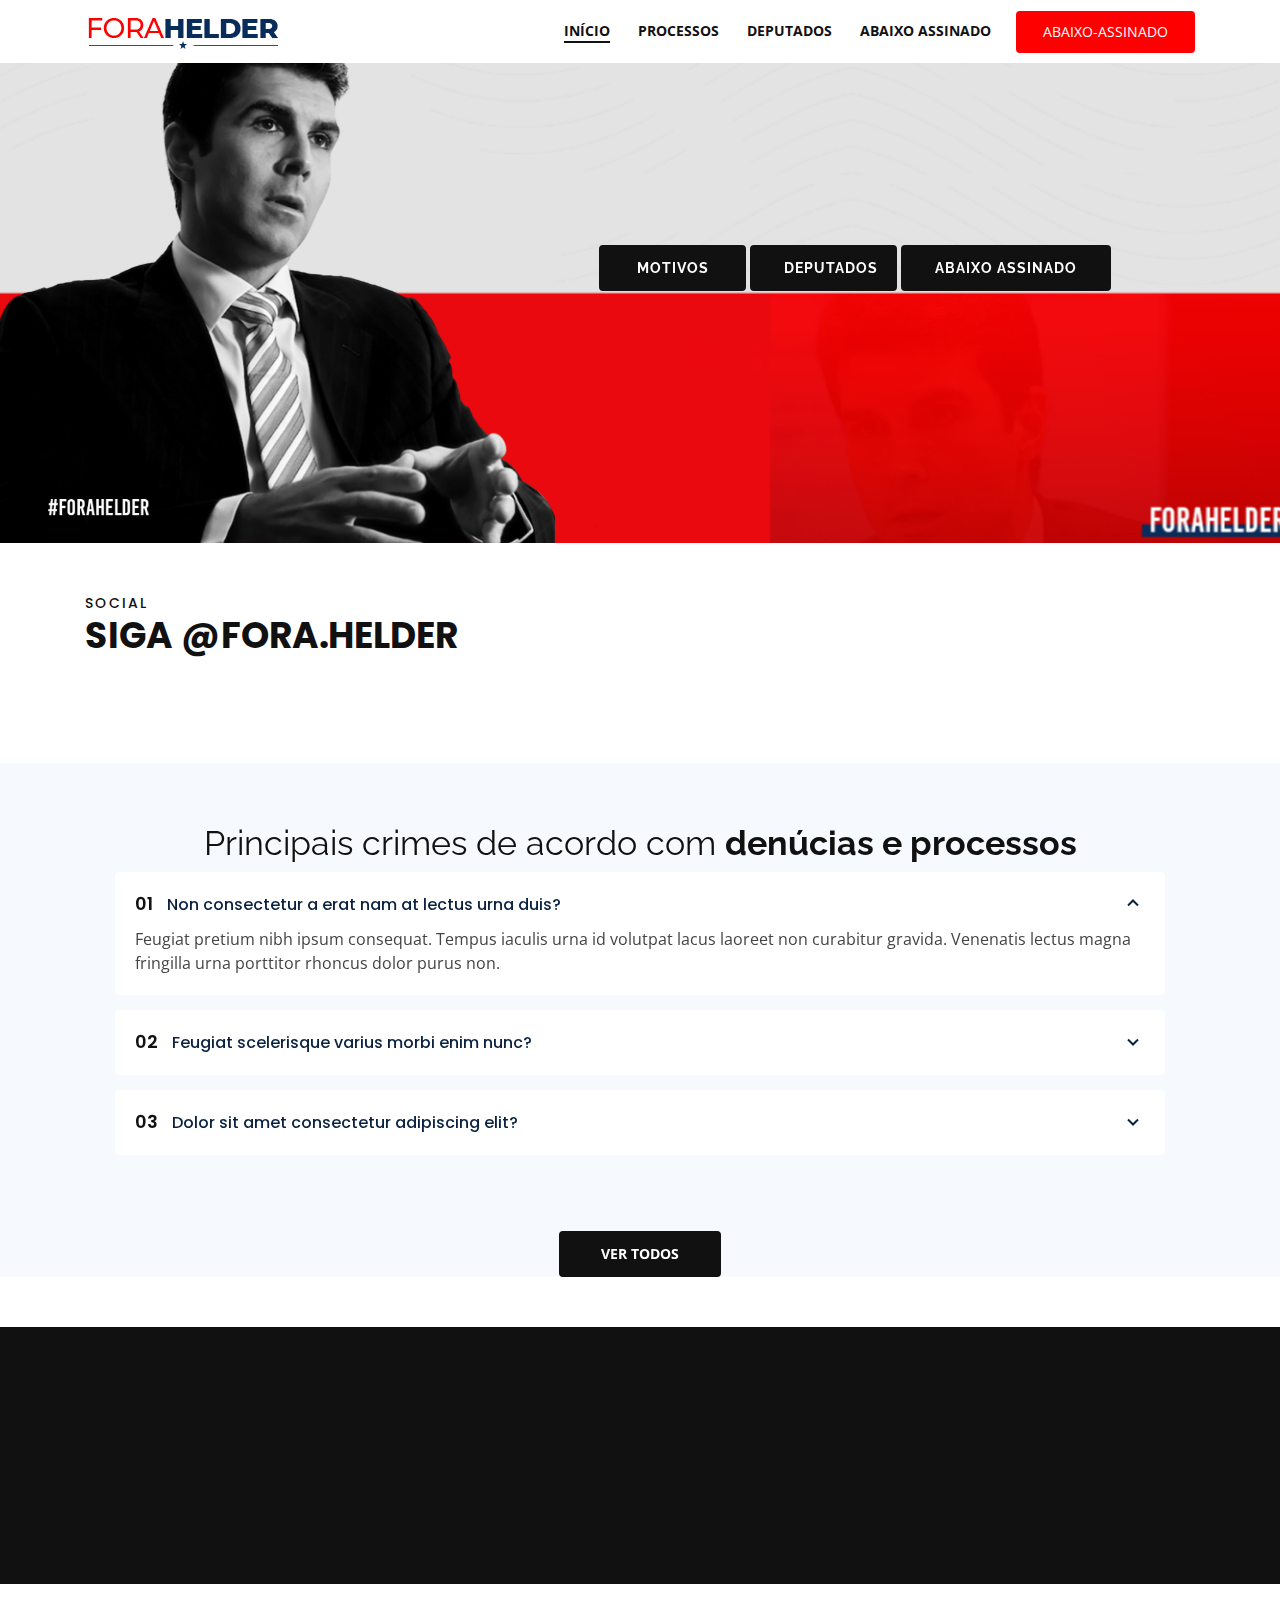
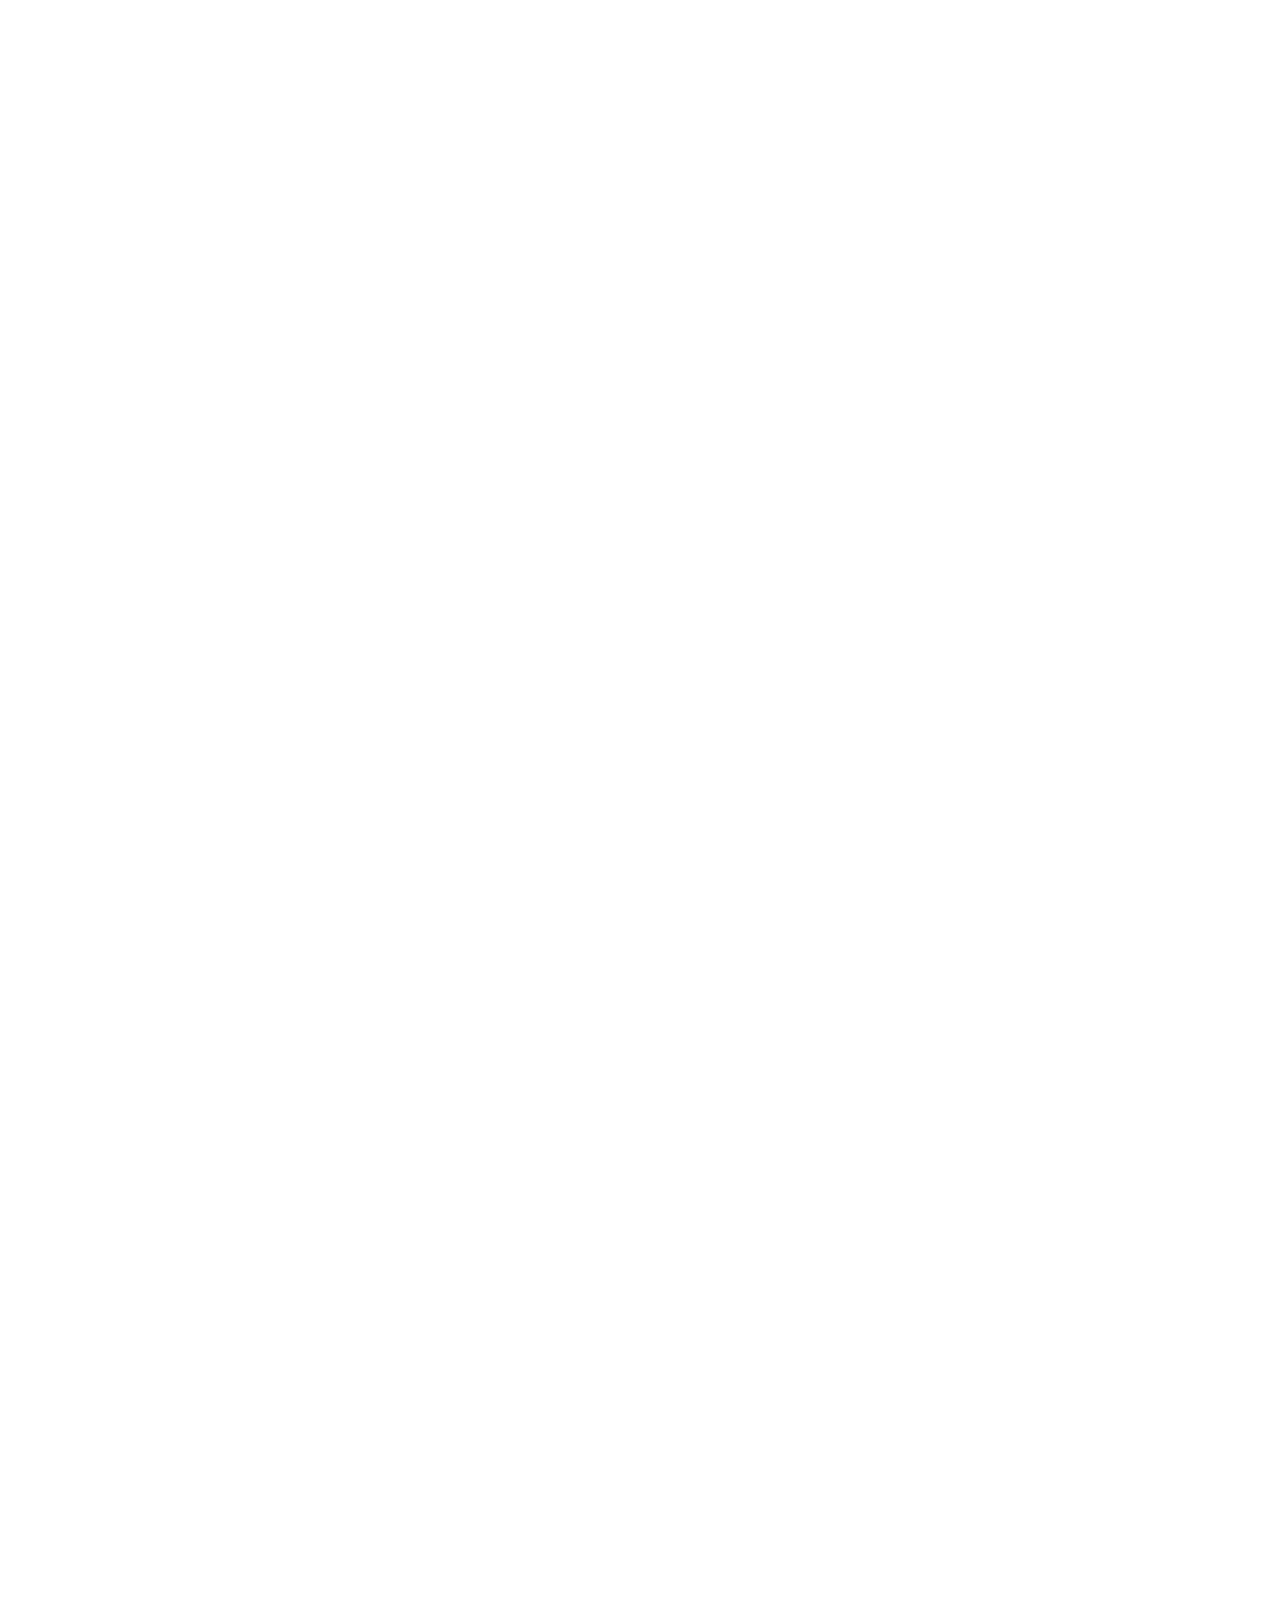
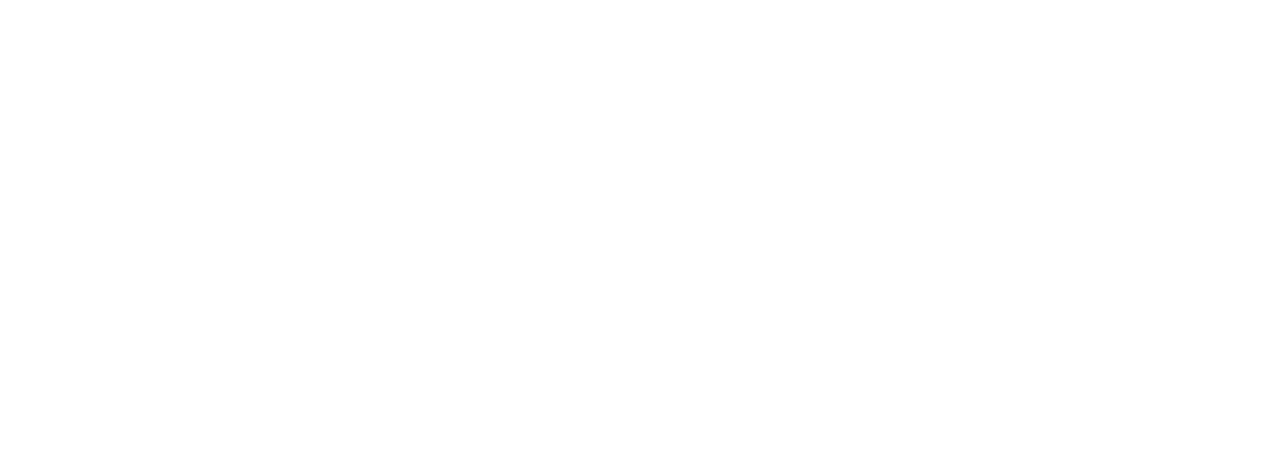
==== commit a704eea2: "modelo mobile e desktop botões" ====
--- a/index.html
+++ b/index.html
@@ -54,10 +54,11 @@
         <nav class="nav-menu d-none d-lg-block">
           <ul>
             <li class="active"><a href="index.html">INÍCIO</a></li>
-            <li><a href="#about">MOTIVOS</a></li>
+            <li><a href="#why-us">PROCESSOS</a></li>
             <li><a href="#services">DEPUTADOS</a></li>
+            <li><a href="#cta">ABAIXO ASSINADO</a></li>
+            <!-- <li><a href="#about">MOTIVOS</a></li> -->
             <!-- <li><a href="#portfolio">Galeria</a></li> -->
-            <li><a href="#faq">PROCESSOS</a></li>
             <!-- <li class="drop-down">
               <a href="">Drop Down</a>
               <ul>
@@ -87,16 +88,30 @@
     </header>
     <!-- End Header -->
 
-  <div class="hero" id="hero">
+    <!-- INICIO -->
+    <div class="hero" id="hero">
     <div class="container" style="margin-left: 0px;">
       <div class="row row-inicio">
-        <div style="padding-left: 0px;"  class="col-lg-6 hero-img aos-init aos-animate" data-aos="zoom-out" data-aos-delay="200">
+        <div style="padding-left: 0px;"  class="col-11 col-sm-10 col-lg-6 col-md-9 hero-img aos-init aos-animate" data-aos="zoom-out" data-aos-delay="200">
           <img class="img-fluid img-helder" src="assets/img/bg-removebg.png" alt="">
+        </div>
+        <div  class="col-1 col-sm-2 col-lg-6 col-md-3 bnts-inicio hero-img aos-init aos-animate" data-aos="zoom-out" data-aos-delay="200">
+          <div class="grop-bnt">
+            <a id="bnt-1" href="#about" class="btn-get-started animate__animated animate__fadeInUp scrollto">
+              Motivos
+            </a>
+            <a id="bnt-1" href="#services" class="btn-get-started animate__animated animate__fadeInUp scrollto">
+              Deputados
+            </a>
+            <a id="bnt-2" href="abaixoassinado.html" class="btn-get-started animate__animated animate__fadeInUp scrollto">
+              Abaixo Assinado
+            </a>
+          </div>
         </div>
       </div>
     </div>
-  </div>
-
+    </div>
+    <!-- INICIO -->
 
     <!-- <section id="hero" class="d-flex align-items-center">
       <div class="col-md-6">
@@ -1346,20 +1361,14 @@
       <!-- End Pricing Section -->
 
       <!-- ======= ABAIXO ASSINADO ======= -->
-      <section id="cta" class="cta">
+      <!-- <section id="cta" class="cta">
         <div class="container" data-aos="zoom-in">
           <div class="text-center">
             <h3>Abaixo-Assinado FORAHELDER</h3>
-            <!-- <p>
-              Duis aute irure dolor in reprehenderit in voluptate velit esse
-              cillum dolore eu fugiat nulla pariatur. Excepteur sint occaecat
-              cupidatat non proident, sunt in culpa qui officia deserunt mollit
-              anim id est laborum.
-            </p> -->
             <a class="cta-btn" href="abaixoassinado.html">Assinar Agora</a>
           </div>
         </div>
-      </section>
+      </section> -->
       <!-- ABAIXO ASSINADO -->
 
       <!-- ======= PERGUNTAS FREQUENTES Section ======= -->
--- a/assets/css/style.css
+++ b/assets/css/style.css
@@ -413,7 +413,6 @@
 
 #hero{
   background: url(../img/bg2.png) top center no-repeat;
-
 }
 
 #hero:before{
@@ -426,25 +425,69 @@
   right: 0;
 }
 
+.row-inicio .bnts-inicio{
+  margin-top: 230px;
+  text-align: center;
+}
+
+.row-inicio .bnts-inicio #bnt-1{
+  max-width: 147px;
+  min-width: 147px;
+}
+
+.grop-bnt #bnt-2{
+  max-width: 210px;
+}
+
 @media (max-width: 768px) {
   #hero {
     text-align: center;
-    padding-top: 58px;
-  }
+    /* padding-top: 58px; */
+  }
+
   #hero h1 {
     font-size: 28px;
   }
+
   #hero h2 {
     font-size: 18px;
     line-height: 24px;
   }
-}
-
-@media (max-height: 500px) {
+
+  .row-inicio .bnts-inicio{
+    margin-top: 80px;
+    text-align: center;
+  }
+
+  .row-inicio .bnts-inicio a{
+    max-width: 147px;
+    min-width: 147px;
+  }
+  
+}
+
+
+@media (max-width: 580px){
+  .grop-bnt{
+    margin-left: -230px;
+  }
+}
+
+@media (max-width: 480px){
+  .grop-bnt{
+    margin-left: -150px;
+  }
+  .row-inicio .bnts-inicio{
+    margin-top: 60px;
+  }
+}
+
+
+/* @media (max-height: 500px) {
   #hero {
     height: 120vh;
   }
-}
+} */
 
 
 /* #hero .carousel,
@@ -615,28 +658,10 @@
   margin-top: 15px;
 }
 
+
 @media (max-width: 1053px){
   .display-4{
     font-size: 50px;
-  }
-}
-
-@media (max-width: 992px) {
-  .img-helder{
-    width: 500px;
-  }
-
-}
-
-@media (max-width: 768px) {
-  .row-inicio{
-    margin-left: -221px;
-  }
-}
-
-@media (max-width:767px){
-  .row-inicio{
-    margin-left: -40px;
   }
 }
 
@@ -647,8 +672,36 @@
   }
 }
 
-@media (max-height: 500px) {
-}
+@media (max-width: 992px) {
+  .img-helder{
+    width: 500px;
+  }
+}
+
+@media (max-width: 768px) {
+  .row-inicio{
+    margin-left: -221px;
+  }
+  .img-helder{
+    margin-top: 16px;
+    width: 545px;
+  }
+}
+
+@media (max-width:767px){
+  .row-inicio{
+    margin-left: -40px;
+  }
+}
+
+@media (max-width: 500px){
+  .img-helder {
+    margin-top: 57px;
+    width: 545px;
+  }
+}
+
+
 
 #secao-inicio{
   text-align: right;
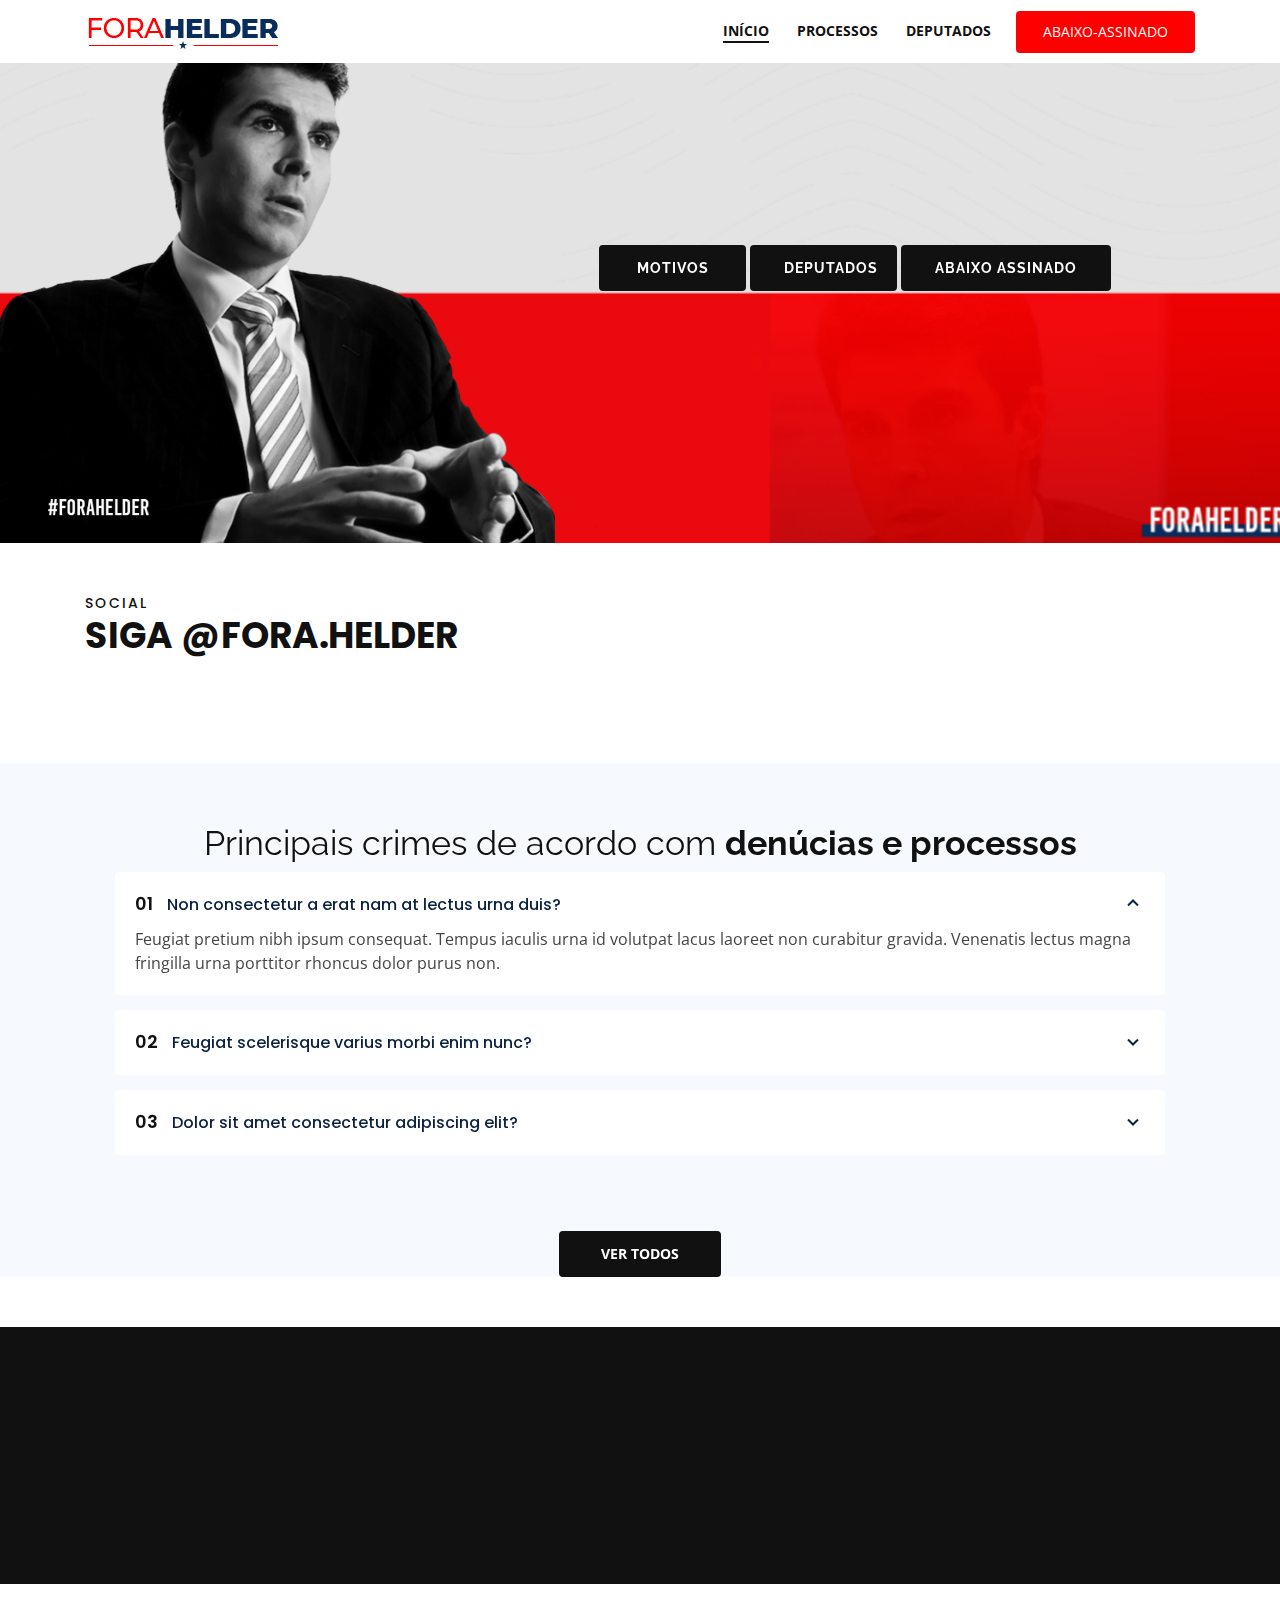
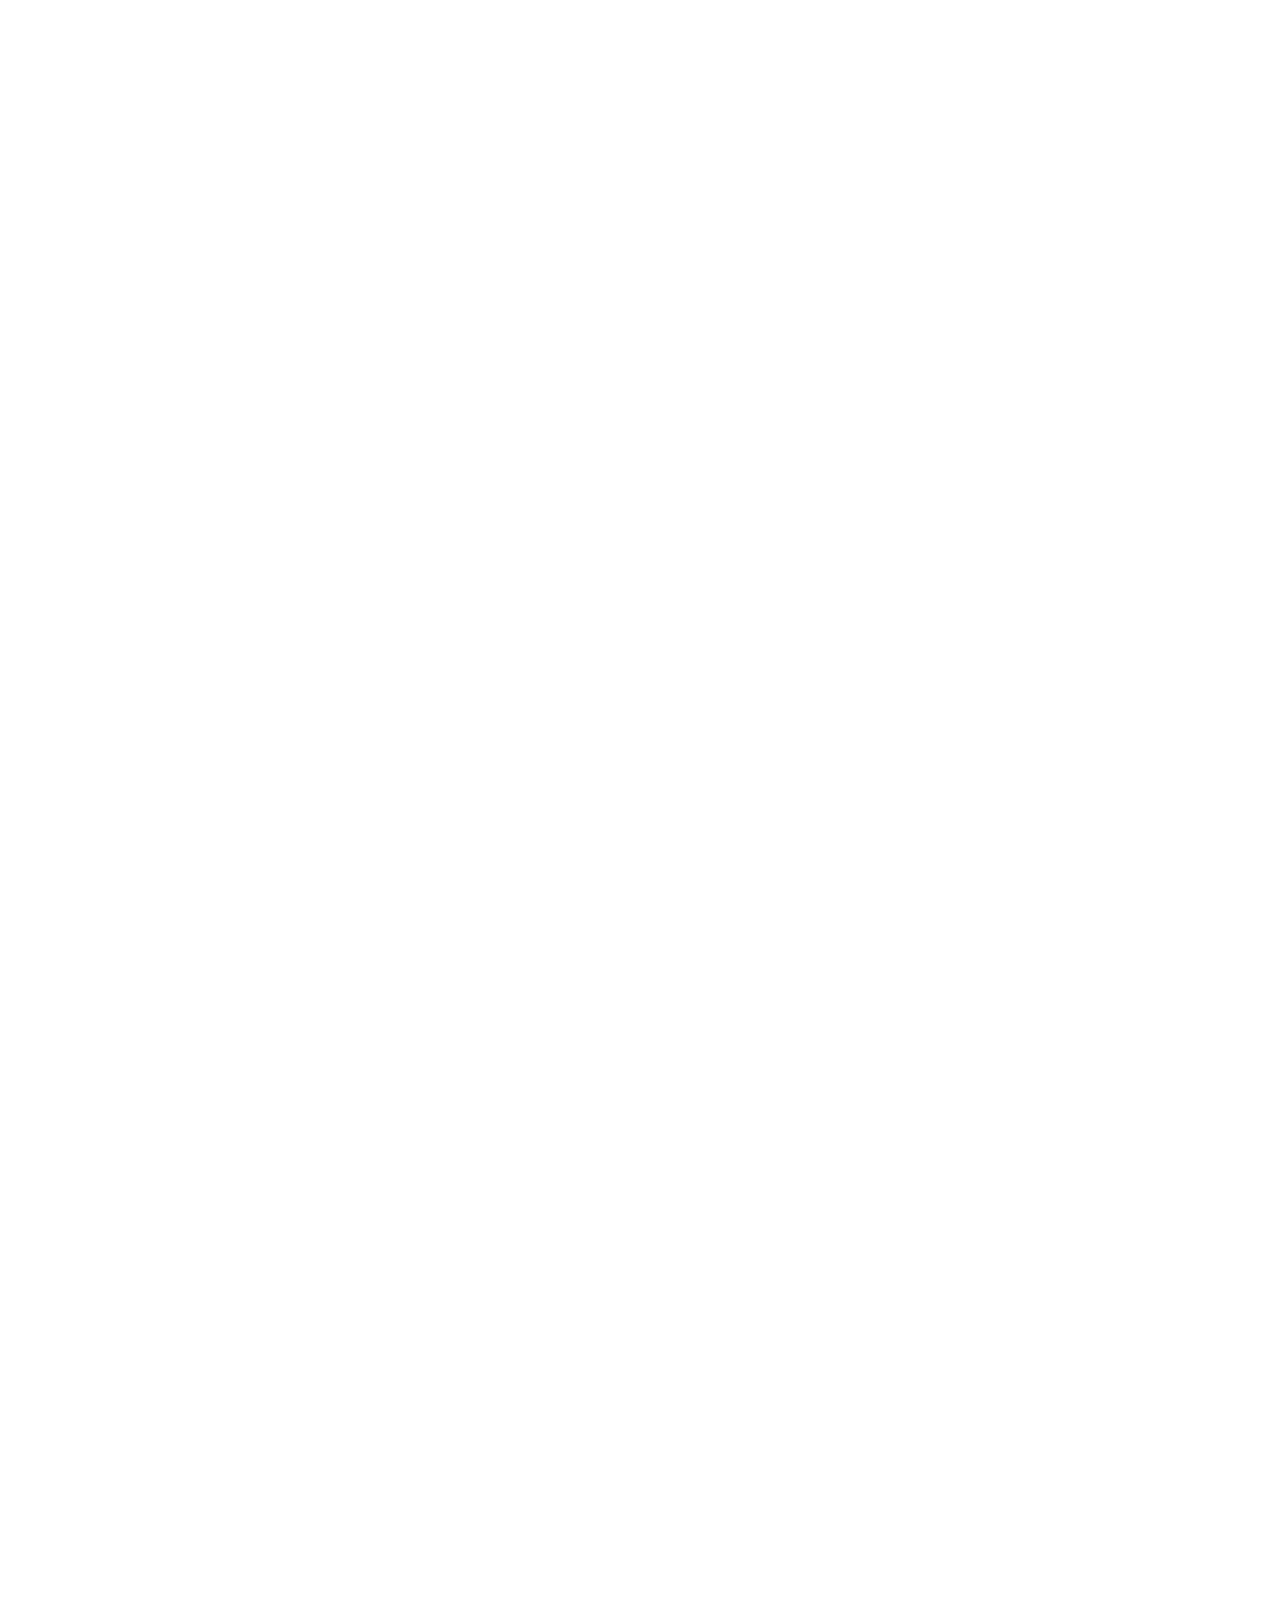
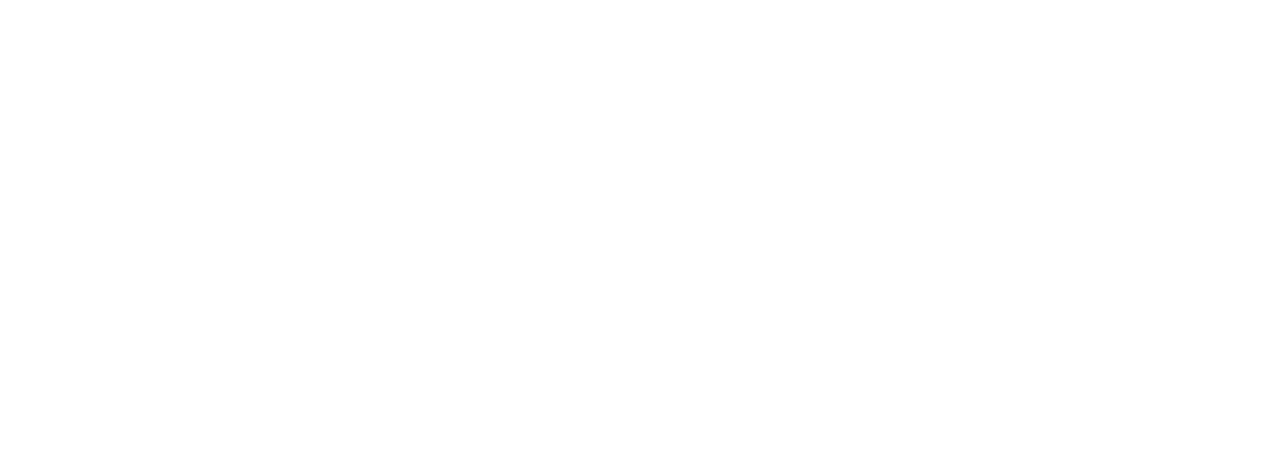
==== commit 0f9ac7d7: "assinaturas atualizada" ====
--- a/index.html
+++ b/index.html
@@ -56,7 +56,7 @@
             <li class="active"><a href="index.html">INÍCIO</a></li>
             <li><a href="#why-us">PROCESSOS</a></li>
             <li><a href="#services">DEPUTADOS</a></li>
-            <li><a href="#cta">ABAIXO ASSINADO</a></li>
+            <!-- <li><a href="#cta">ABAIXO ASSINADO</a></li> -->
             <!-- <li><a href="#about">MOTIVOS</a></li> -->
             <!-- <li><a href="#portfolio">Galeria</a></li> -->
             <!-- <li class="drop-down">
--- a/assets/css/style.css
+++ b/assets/css/style.css
@@ -650,20 +650,11 @@
   margin-top: 210px;
 }
 
-.coluna-template .display-4{
-  font-weight: bold;
-}
-
 .img-helder{
   margin-top: 15px;
 }
 
 
-@media (max-width: 1053px){
-  .display-4{
-    font-size: 50px;
-  }
-}
 
 @media (min-width: 1024px) {
   #hero .carousel-control-prev,
@@ -2429,4 +2420,36 @@
 
 .parlamentar-circle .foto span {
 	text-transform: uppercase
-}+}
+
+/* PAGINA ABAIXO ASSINADO */
+
+.coluna-abaixo{
+  margin-top: 80px;
+}
+
+.display-4{
+  text-align: center; 
+  font-family: 'Poppins'; 
+  font-weight: bold;
+  color: #111;
+}
+
+.jumbotron{
+  background-color: #fff;
+  padding: 0px;
+}
+
+
+@media (max-width: 768px){
+  .display-4{
+    font-size: 45px;
+  }
+}
+
+@media (max-width: 567px){
+  .display-4{
+    font-size: 40px;
+  }
+}
+
